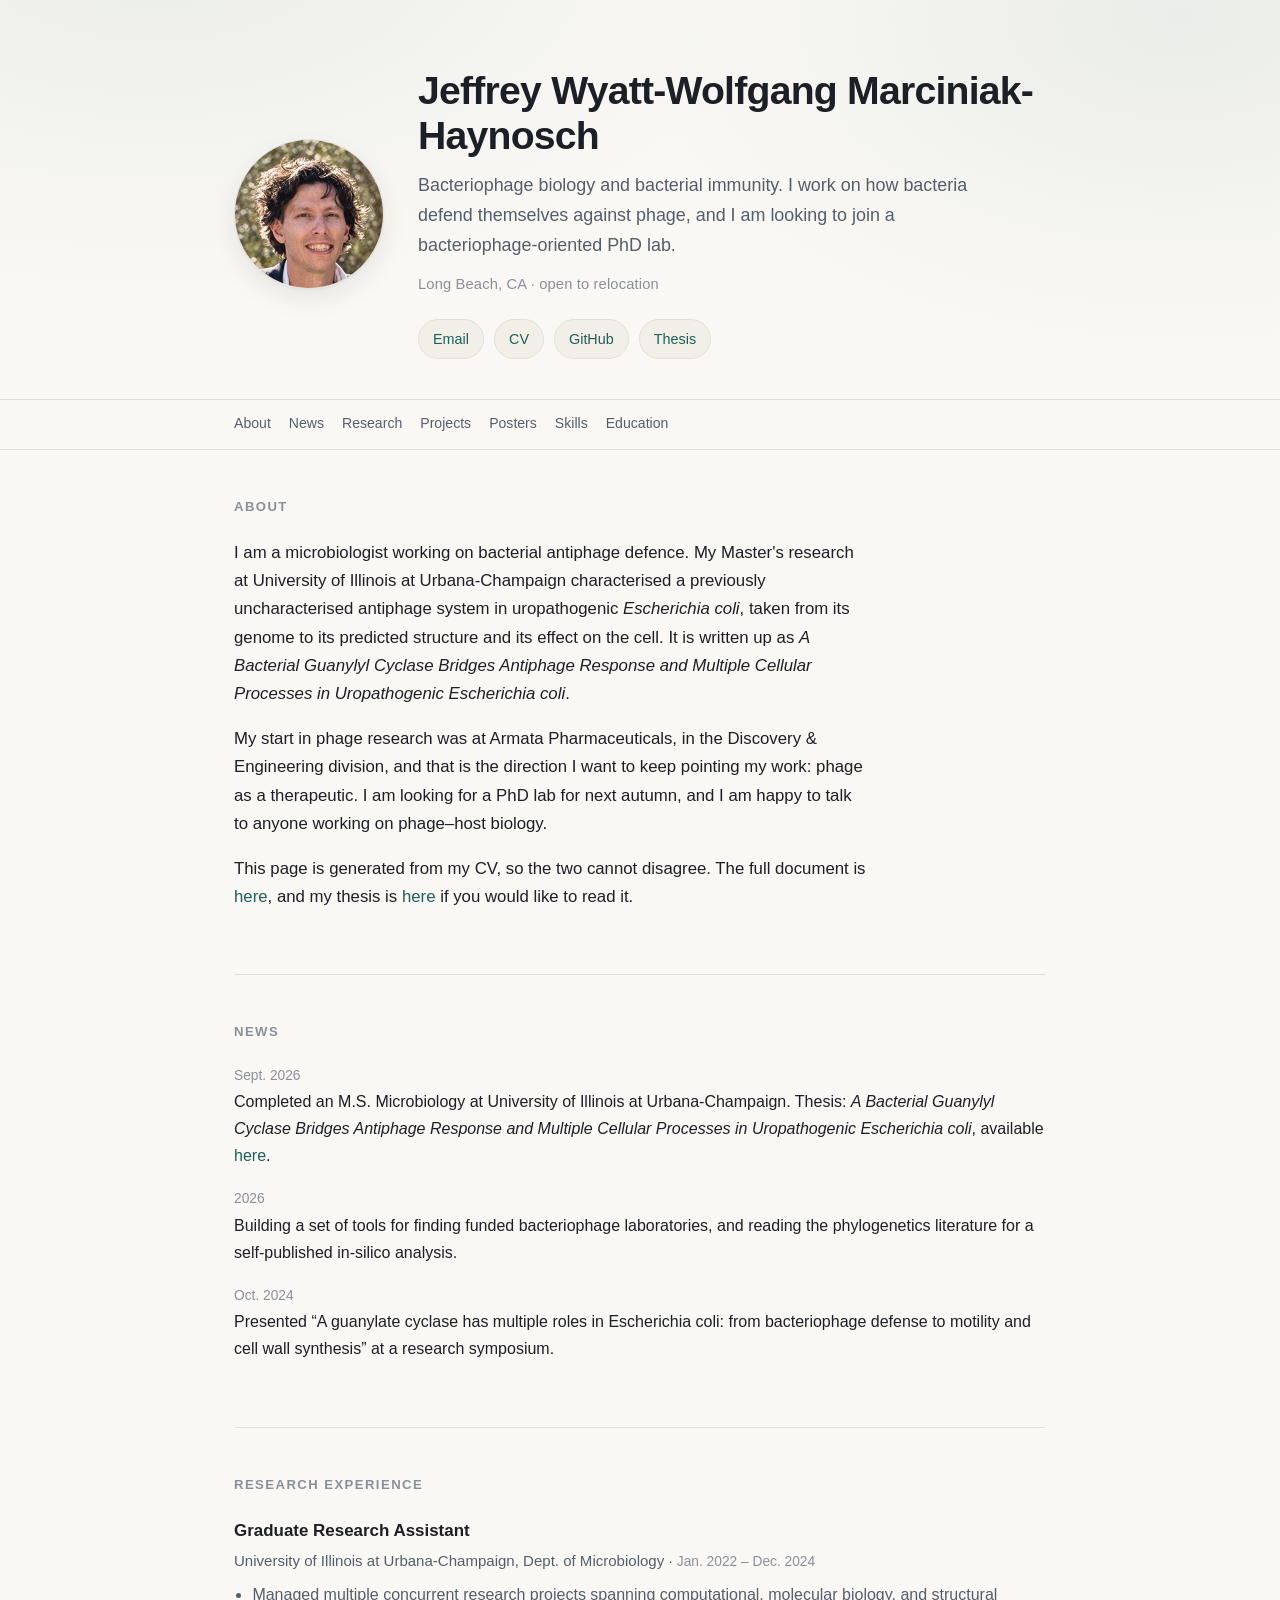
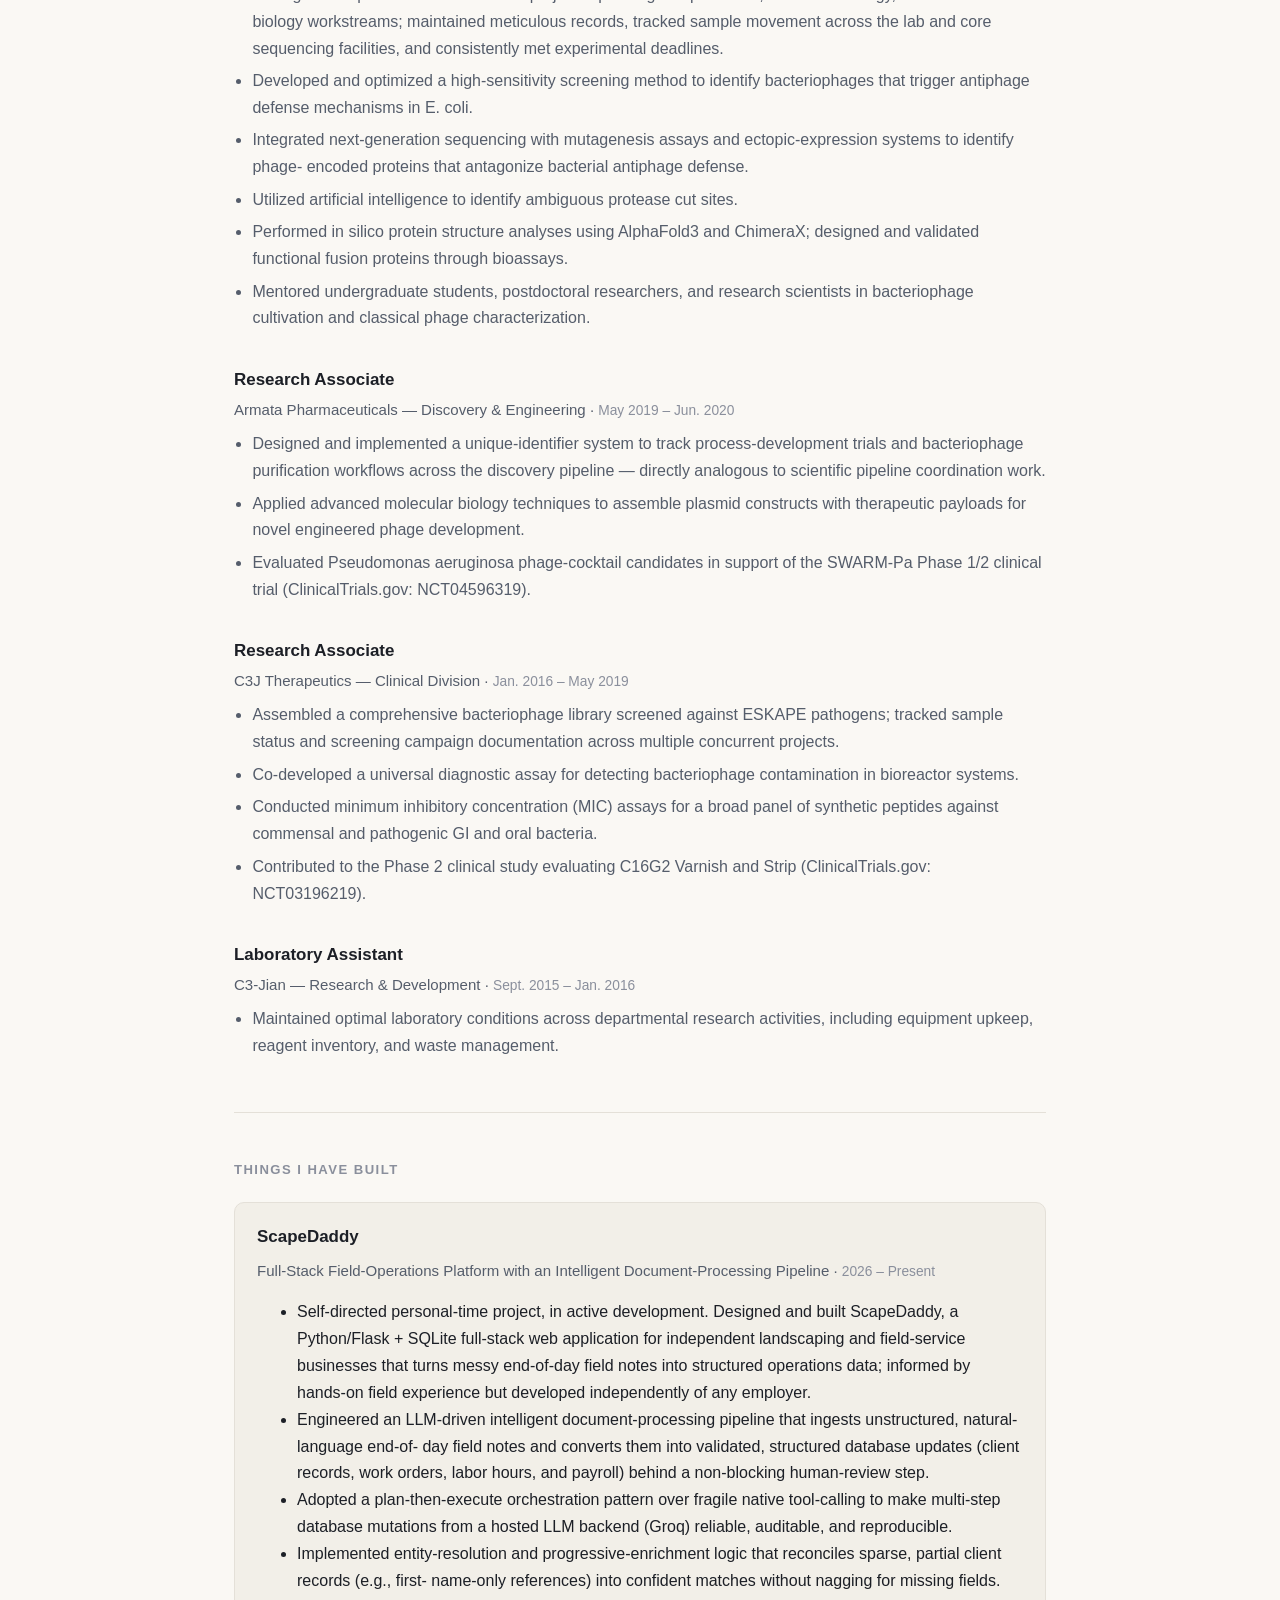
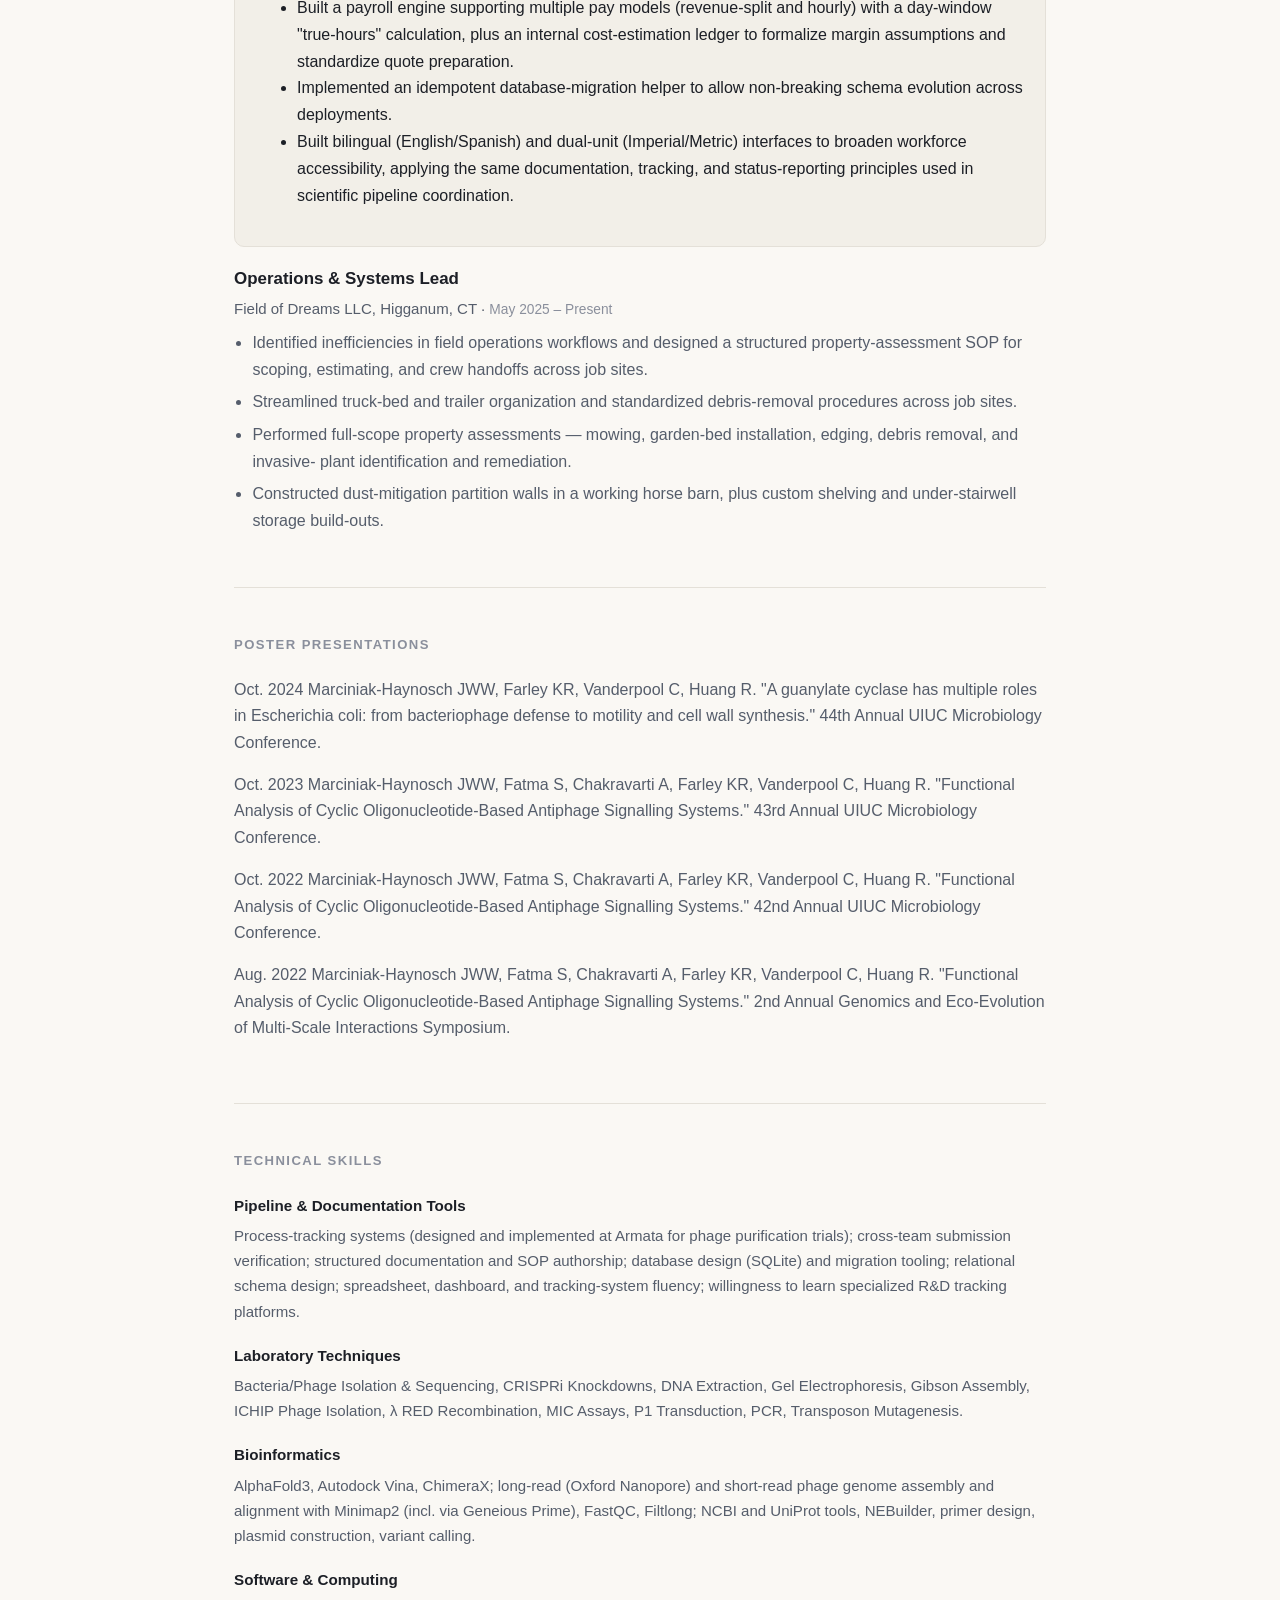
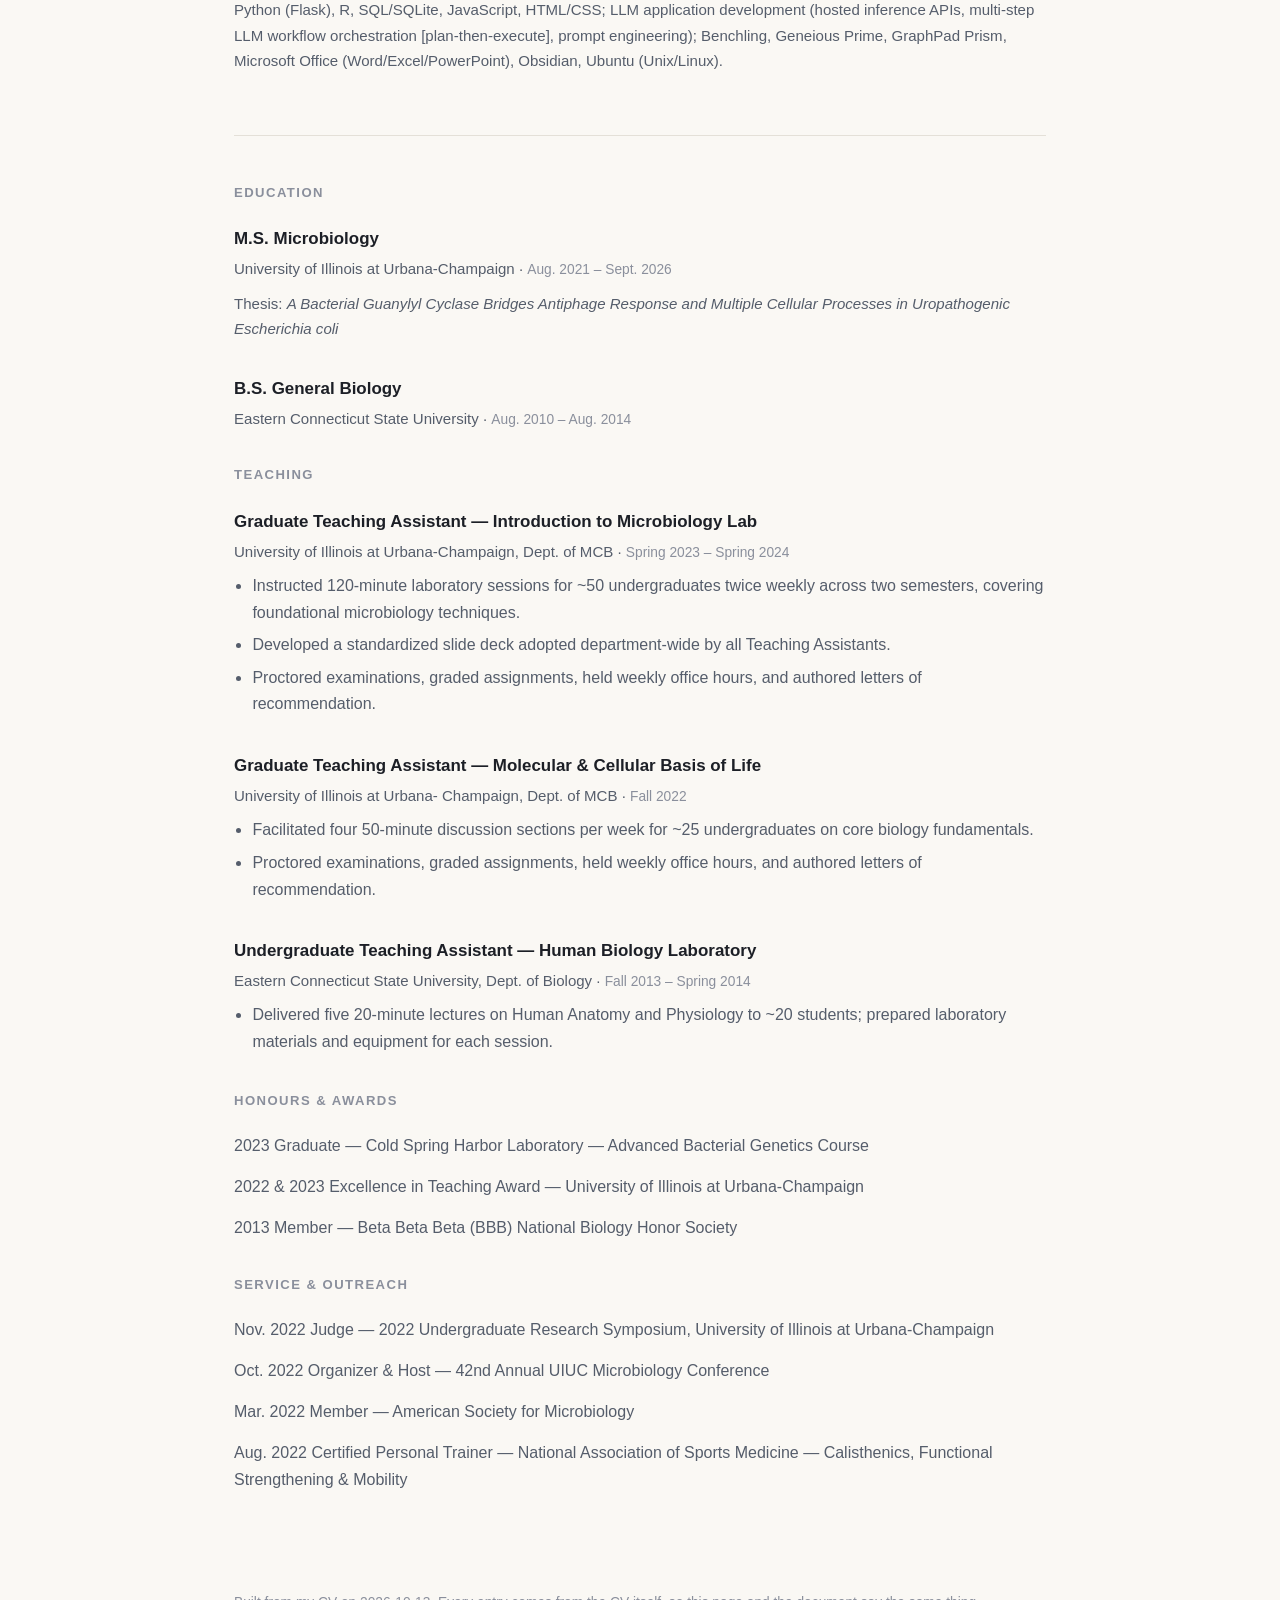
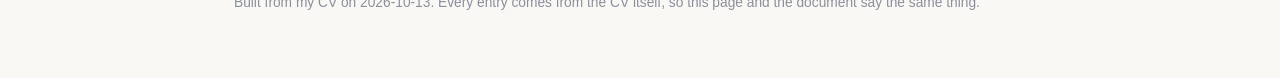
==== index.html @ b7be4584 "Remove the harness checker from the public repo; footers in my own words" ====
<!DOCTYPE html>
<html lang="en">
<head>
<meta charset="utf-8">
<meta name="viewport" content="width=device-width,initial-scale=1">
<title>Jeffrey Wyatt-Wolfgang Marciniak-Haynosch — bacteriophage biology</title>
<meta name="description" content="Bacteriophage biology and bacterial antiphage defence. MS Microbiology, University of Illinois.">
<link rel="stylesheet" href="style.css">
</head>
<body>

<header><div class="wrap hero">
  <img class="portrait" src="portrait.jpg" srcset="portrait.jpg 1x, portrait@2x.jpg 2x" width="240" height="240" alt="Jeffrey Wyatt-Wolfgang Marciniak-Haynosch">
  <div class="hero-text">
    <h1>Jeffrey Wyatt-Wolfgang Marciniak-Haynosch</h1>
    <p class="tagline">Bacteriophage biology and bacterial immunity. I work on
       how bacteria defend themselves against phage, and I am looking to join a
       bacteriophage-oriented PhD lab.</p>
    <p class="where">Long Beach, CA &middot; open to relocation</p>
    <div class="links"><a href="mailto:jwyhaymar@proton.me">Email</a><a href="cv.html">CV</a><a href="https://github.com/SalParadiise">GitHub</a><a href="thesis.html">Thesis</a></div>
  </div>
</div></header>

<nav class="toc"><div class="wrap">
  <a href="#about">About</a><a href="#news">News</a>
  <a href="#research">Research</a><a href="#projects">Projects</a>
  <a href="#posters">Posters</a><a href="#skills">Skills</a>
  <a href="#education">Education</a>
</div></nav>

<main class="wrap">

<section id="about">
  <h2>About</h2>
  <div class="lede">
    <p>I am a microbiologist working on bacterial antiphage defence. My
       Master's research at University of Illinois at Urbana-Champaign characterised a
       previously uncharacterised antiphage system in uropathogenic
       <em>Escherichia coli</em>, taken from its genome to its predicted
       structure and its effect on the cell.
       It is written up as <em>A Bacterial Guanylyl Cyclase Bridges Antiphage Response and Multiple Cellular Processes in Uropathogenic Escherichia coli</em>.</p>
    <p>My start in phage research was at Armata Pharmaceuticals, in the Discovery &amp; Engineering division, and that is the direction I want to keep pointing my work: phage as a therapeutic.
       I am looking for a PhD lab for next autumn, and I am happy to talk to
       anyone working on phage&ndash;host biology.</p>
    <p>This page is generated from my CV, so the two cannot disagree.
       The full document is <a href="cv.html">here</a>, and my thesis is
       <a href="thesis.html">here</a> if you would like to read it.</p>
  </div>
</section>

<section id="news">
  <h2>News</h2>
  <ul class="news"><li><span class="when">Sept. 2026</span>Completed an M.S. Microbiology at University of Illinois at Urbana-Champaign. Thesis: <em>A Bacterial Guanylyl Cyclase Bridges Antiphage Response and Multiple Cellular Processes in Uropathogenic Escherichia coli</em>, available <a href="thesis.html">here</a>.</li><li><span class="when">2026</span>Building a set of tools for finding funded bacteriophage laboratories, and reading the phylogenetics literature for a self-published in-silico analysis.</li><li><span class="when">Oct. 2024</span>Presented &ldquo;A guanylate cyclase has multiple roles in Escherichia coli: from bacteriophage defense to motility and cell wall synthesis&rdquo; at a research symposium.</li></ul>
</section>

<section id="research">
  <h2>Research experience</h2>
  <div class="entry"><h3>Graduate Research Assistant</h3><p class="meta">University of Illinois at Urbana-Champaign, Dept. of Microbiology &middot; <span class=when>Jan. 2022 – Dec. 2024</span></p><ul><li>Managed multiple concurrent research projects spanning computational, molecular biology, and structural biology workstreams; maintained meticulous records, tracked sample movement across the lab and core sequencing facilities, and consistently met experimental deadlines.</li><li>Developed and optimized a high-sensitivity screening method to identify bacteriophages that trigger antiphage defense mechanisms in E. coli.</li><li>Integrated next-generation sequencing with mutagenesis assays and ectopic-expression systems to identify phage- encoded proteins that antagonize bacterial antiphage defense.</li><li>Utilized artificial intelligence to identify ambiguous protease cut sites.</li><li>Performed in silico protein structure analyses using AlphaFold3 and ChimeraX; designed and validated functional fusion proteins through bioassays.</li><li>Mentored undergraduate students, postdoctoral researchers, and research scientists in bacteriophage cultivation and classical phage characterization.</li></ul></div>
<div class="entry"><h3>Research Associate</h3><p class="meta">Armata Pharmaceuticals — Discovery &amp; Engineering &middot; <span class=when>May 2019 – Jun. 2020</span></p><ul><li>Designed and implemented a unique-identifier system to track process-development trials and bacteriophage purification workflows across the discovery pipeline — directly analogous to scientific pipeline coordination work.</li><li>Applied advanced molecular biology techniques to assemble plasmid constructs with therapeutic payloads for novel engineered phage development.</li><li>Evaluated Pseudomonas aeruginosa phage-cocktail candidates in support of the SWARM-Pa Phase 1/2 clinical trial (ClinicalTrials.gov: NCT04596319).</li></ul></div>
<div class="entry"><h3>Research Associate</h3><p class="meta">C3J Therapeutics — Clinical Division &middot; <span class=when>Jan. 2016 – May 2019</span></p><ul><li>Assembled a comprehensive bacteriophage library screened against ESKAPE pathogens; tracked sample status and screening campaign documentation across multiple concurrent projects.</li><li>Co-developed a universal diagnostic assay for detecting bacteriophage contamination in bioreactor systems.</li><li>Conducted minimum inhibitory concentration (MIC) assays for a broad panel of synthetic peptides against commensal and pathogenic GI and oral bacteria.</li><li>Contributed to the Phase 2 clinical study evaluating C16G2 Varnish and Strip (ClinicalTrials.gov: NCT03196219).</li></ul></div>
<div class="entry"><h3>Laboratory Assistant</h3><p class="meta">C3-Jian — Research &amp; Development &middot; <span class=when>Sept. 2015 – Jan. 2016</span></p><ul><li>Maintained optimal laboratory conditions across departmental research activities, including equipment upkeep, reagent inventory, and waste management.</li></ul></div>
</section>

<section id="projects">
  <h2>Things I have built</h2>
  <div class="card"><h3>ScapeDaddy</h3><p class="meta">Full-Stack Field-Operations Platform with an Intelligent Document-Processing Pipeline &middot; <span class=when>2026 – Present</span></p><ul><li>Self-directed personal-time project, in active development. Designed and built ScapeDaddy, a Python/Flask + SQLite full-stack web application for independent landscaping and field-service businesses that turns messy end-of-day field notes into structured operations data; informed by hands-on field experience but developed independently of any employer.</li><li>Engineered an LLM-driven intelligent document-processing pipeline that ingests unstructured, natural-language end-of- day field notes and converts them into validated, structured database updates (client records, work orders, labor hours, and payroll) behind a non-blocking human-review step.</li><li>Adopted a plan-then-execute orchestration pattern over fragile native tool-calling to make multi-step database mutations from a hosted LLM backend (Groq) reliable, auditable, and reproducible.</li><li>Implemented entity-resolution and progressive-enrichment logic that reconciles sparse, partial client records (e.g., first- name-only references) into confident matches without nagging for missing fields.</li><li>Built a payroll engine supporting multiple pay models (revenue-split and hourly) with a day-window &quot;true-hours&quot; calculation, plus an internal cost-estimation ledger to formalize margin assumptions and standardize quote preparation.</li><li>Implemented an idempotent database-migration helper to allow non-breaking schema evolution across deployments.</li><li>Built bilingual (English/Spanish) and dual-unit (Imperial/Metric) interfaces to broaden workforce accessibility, applying the same documentation, tracking, and status-reporting principles used in scientific pipeline coordination.</li></ul></div>
  <div class="entry"><h3>Operations &amp; Systems Lead</h3><p class="meta">Field of Dreams LLC, Higganum, CT &middot; <span class=when>May 2025 – Present</span></p><ul><li>Identified inefficiencies in field operations workflows and designed a structured property-assessment SOP for scoping, estimating, and crew handoffs across job sites.</li><li>Streamlined truck-bed and trailer organization and standardized debris-removal procedures across job sites.</li><li>Performed full-scope property assessments — mowing, garden-bed installation, edging, debris removal, and invasive- plant identification and remediation.</li><li>Constructed dust-mitigation partition walls in a working horse barn, plus custom shelving and under-stairwell storage build-outs.</li></ul></div>
</section>

<section id="posters">
  <h2>Poster presentations</h2>
  <ul class="plain"><li>Oct. 2024 Marciniak-Haynosch JWW, Farley KR, Vanderpool C, Huang R. &quot;A guanylate cyclase has multiple roles in Escherichia coli: from bacteriophage defense to motility and cell wall synthesis.&quot; 44th Annual UIUC Microbiology Conference.</li><li>Oct. 2023 Marciniak-Haynosch JWW, Fatma S, Chakravarti A, Farley KR, Vanderpool C, Huang R. &quot;Functional Analysis of Cyclic Oligonucleotide-Based Antiphage Signalling Systems.&quot; 43rd Annual UIUC Microbiology Conference.</li><li>Oct. 2022 Marciniak-Haynosch JWW, Fatma S, Chakravarti A, Farley KR, Vanderpool C, Huang R. &quot;Functional Analysis of Cyclic Oligonucleotide-Based Antiphage Signalling Systems.&quot; 42nd Annual UIUC Microbiology Conference.</li><li>Aug. 2022 Marciniak-Haynosch JWW, Fatma S, Chakravarti A, Farley KR, Vanderpool C, Huang R. &quot;Functional Analysis of Cyclic Oligonucleotide-Based Antiphage Signalling Systems.&quot; 2nd Annual Genomics and Eco-Evolution of Multi-Scale Interactions Symposium.</li></ul>
</section>

<section id="skills">
  <h2>Technical skills</h2>
  <dl class="skills"><dt>Pipeline &amp; Documentation Tools</dt><dd> Process-tracking systems (designed and implemented at Armata for phage purification trials); cross-team submission verification; structured documentation and SOP authorship; database design (SQLite) and migration tooling; relational schema design; spreadsheet, dashboard, and tracking-system fluency; willingness to learn specialized R&amp;D tracking platforms.</dd><dt>Laboratory Techniques</dt><dd> Bacteria/Phage Isolation &amp; Sequencing, CRISPRi Knockdowns, DNA Extraction, Gel Electrophoresis, Gibson Assembly, ICHIP Phage Isolation, λ RED Recombination, MIC Assays, P1 Transduction, PCR, Transposon Mutagenesis.</dd><dt>Bioinformatics</dt><dd> AlphaFold3, Autodock Vina, ChimeraX; long-read (Oxford Nanopore) and short-read phage genome assembly and alignment with Minimap2 (incl. via Geneious Prime), FastQC, Filtlong; NCBI and UniProt tools, NEBuilder, primer design, plasmid construction, variant calling.</dd><dt>Software &amp; Computing</dt><dd> Python (Flask), R, SQL/SQLite, JavaScript, HTML/CSS; LLM application development (hosted inference APIs, multi-step LLM workflow orchestration [plan-then-execute], prompt engineering); Benchling, Geneious Prime, GraphPad Prism, Microsoft Office (Word/Excel/PowerPoint), Obsidian, Ubuntu (Unix/Linux).</dd></dl>
</section>

<section id="education">
  <h2>Education</h2>
  <div class="entry"><h3>M.S. Microbiology</h3><p class="meta">University of Illinois at Urbana-Champaign &middot; <span class=when>Aug. 2021 – Sept. 2026</span></p><p class=meta>Thesis: <em>A Bacterial Guanylyl Cyclase Bridges Antiphage Response and Multiple Cellular Processes in Uropathogenic Escherichia coli</em></p></div><div class="entry"><h3>B.S. General Biology</h3><p class="meta">Eastern Connecticut State University &middot; <span class=when>Aug. 2010 – Aug. 2014</span></p></div>
  <h2 style="margin-top:2.4em">Teaching</h2>
  <div class="entry"><h3>Graduate Teaching Assistant — Introduction to Microbiology Lab</h3><p class="meta">University of Illinois at Urbana-Champaign, Dept. of MCB &middot; <span class=when>Spring 2023 – Spring 2024</span></p><ul><li>Instructed 120-minute laboratory sessions for ~50 undergraduates twice weekly across two semesters, covering foundational microbiology techniques.</li><li>Developed a standardized slide deck adopted department-wide by all Teaching Assistants.</li><li>Proctored examinations, graded assignments, held weekly office hours, and authored letters of recommendation.</li></ul></div>
<div class="entry"><h3>Graduate Teaching Assistant — Molecular &amp; Cellular Basis of Life</h3><p class="meta">University of Illinois at Urbana- Champaign, Dept. of MCB &middot; <span class=when>Fall 2022</span></p><ul><li>Facilitated four 50-minute discussion sections per week for ~25 undergraduates on core biology fundamentals.</li><li>Proctored examinations, graded assignments, held weekly office hours, and authored letters of recommendation.</li></ul></div>
<div class="entry"><h3>Undergraduate Teaching Assistant — Human Biology Laboratory</h3><p class="meta">Eastern Connecticut State University, Dept. of Biology &middot; <span class=when>Fall 2013 – Spring 2014</span></p><ul><li>Delivered five 20-minute lectures on Human Anatomy and Physiology to ~20 students; prepared laboratory materials and equipment for each session.</li></ul></div>
  <h2 style="margin-top:2.4em">Honours &amp; awards</h2>
  <ul class="plain"><li>2023 Graduate — Cold Spring Harbor Laboratory — Advanced Bacterial Genetics Course</li><li>2022 &amp; 2023 Excellence in Teaching Award — University of Illinois at Urbana-Champaign</li><li>2013 Member — Beta Beta Beta (ΒΒΒ) National Biology Honor Society</li></ul>
  <h2 style="margin-top:2.4em">Service &amp; outreach</h2>
  <ul class="plain"><li>Nov. 2022 Judge — 2022 Undergraduate Research Symposium, University of Illinois at Urbana-Champaign</li><li>Oct. 2022 Organizer &amp; Host — 42nd Annual UIUC Microbiology Conference</li><li>Mar. 2022 Member — American Society for Microbiology</li><li>Aug. 2022 Certified Personal Trainer — National Association of Sports Medicine — Calisthenics, Functional Strengthening &amp; Mobility</li></ul>
</section>



</main>

<footer><div class="wrap">
  Built from my CV on 2026-10-13. Every entry comes from the
  CV itself, so this page and the document say the same thing.
</div></footer>
</body>
</html>
---- style.css ----
:root{
  /* THE PALETTE. 2026-10-12: "I want one that has an elegant backdrop,
     simple but efficient." The old one was pure #ffffff on #1b4f72 -- clean
     but clinical, which is what read as droll.
     Warm paper rather than white, ink rather than black, and a deep teal
     accent that keeps its contrast against both. Nothing decorative: the
     elegance has to come from the paper and the type, because this page is
     read by people who are skimming for facts. */
  --ink:#1c1f26; --mute:#555d6b; --faint:#8a8f9c; --line:#e4e0d8;
  --bg:#faf8f4; --panel:#f2efe8; --accent:#1f5f5b; --accent-soft:#e8f0ee;
  --glow:rgba(31,95,91,.07);
}
@media (prefers-color-scheme: dark){
  :root{
    /* Not an inversion. Warm near-black, a hint of blue in the paper, and
       a lifted accent so the links stay legible at low brightness. */
    --ink:#e8e6e1; --mute:#a8aeb8; --faint:#7d838f; --line:#2b2f36;
    --bg:#15171b; --panel:#1c1f25; --accent:#6fb3ab; --accent-soft:#17262a;
    --glow:rgba(111,179,171,.08);
  }
}
*{box-sizing:border-box}
html{-webkit-text-size-adjust:100%}
body{
  margin:0; color:var(--ink);
  /* The backdrop: two very soft radial washes over the paper colour. Fixed,
     so it does not swim as the page scrolls, and low-contrast enough that it
     never competes with the text. */
  background:
    radial-gradient(1100px 620px at 12% -8%, var(--glow), transparent 60%),
    radial-gradient(900px 540px at 92% 2%, var(--glow), transparent 62%),
    var(--bg);
  background-attachment:fixed;
  font:16px/1.68 -apple-system,BlinkMacSystemFont,"Segoe UI",Roboto,
       "Helvetica Neue",Arial,sans-serif;
}
.wrap{max-width:860px;margin:0 auto;padding:0 24px}
a{color:var(--accent);text-decoration:none;border-bottom:1px solid transparent}
a:hover{border-bottom-color:currentColor}
header{padding:68px 0 40px;border-bottom:1px solid var(--line)}
/* THE HERO. Portrait left, text right, and it stacks to centred on a phone
   where a 240px circle beside text would leave neither any room. */
.hero{display:flex;gap:34px;align-items:center}
.hero-text{min-width:0}
.portrait{
  flex:0 0 auto;width:150px;height:150px;border-radius:50%;object-fit:cover;
  border:1px solid var(--line);
  box-shadow:0 1px 2px rgba(0,0,0,.05), 0 10px 26px rgba(0,0,0,.08);
}
@media (max-width:620px){
  .hero{flex-direction:column;text-align:center;gap:20px}
  .hero .links{justify-content:center}
  .portrait{width:118px;height:118px}
}
h1{font-size:2.45rem;line-height:1.15;margin:0 0 .3em;letter-spacing:-.02em}
.tagline{font-size:1.12rem;color:var(--mute);margin:0 0 1.5em;max-width:60ch}
/* The city line. Kept separate from .tagline because it is a FACT about where
   he is rather than a description of his work, and it has to stay legible when
   the tagline runs long. */
.where{font-size:.92rem;color:var(--faint);margin:-1em 0 1.5em;letter-spacing:.01em}
.links{display:flex;flex-wrap:wrap;gap:10px}
.links a{
  display:inline-block;padding:7px 14px;border:1px solid var(--line);
  border-radius:999px;font-size:.9rem;background:var(--panel);
  border-bottom:1px solid var(--line);
}
.links a:hover{border-color:var(--accent);color:var(--accent)}
nav.toc{
  position:sticky;top:0;z-index:5;background:var(--bg);
  border-bottom:1px solid var(--line);padding:12px 0;
}
nav.toc .wrap{display:flex;flex-wrap:wrap;gap:18px;font-size:.88rem}
nav.toc a{color:var(--mute)}
section{padding:46px 0;border-bottom:1px solid var(--line)}
section:last-of-type{border-bottom:0}
h2{
  font-size:.82rem;text-transform:uppercase;letter-spacing:.11em;
  color:var(--faint);margin:0 0 1.6em;font-weight:600;
}
h3{font-size:1.06rem;margin:0 0 .15em;font-weight:600}
.entry{margin:0 0 2.1em}
.entry:last-child{margin-bottom:0}
.meta{color:var(--mute);font-size:.94rem;margin:0 0 .6em}
.when{color:var(--faint);font-size:.86rem;white-space:nowrap}
.entry ul{margin:.5em 0 0;padding-left:1.15em}
.entry li{margin:.35em 0;color:var(--mute)}
.news li{margin:0 0 1.1em;list-style:none}
.news{padding:0;margin:0}
.news .when{display:block;margin-bottom:.15em}
.card{
  background:var(--panel);border:1px solid var(--line);border-radius:10px;
  padding:20px 22px;margin:0 0 18px;
}
.card h3{margin-bottom:.4em}
.lede{font-size:1.05rem;max-width:68ch}
.lede p{margin:0 0 1em}
.skills dt{font-weight:600;margin:1.25em 0 .3em;font-size:.95rem}
.skills dt:first-child{margin-top:0}
.skills dd{margin:0;color:var(--mute);font-size:.94rem}
.plain{list-style:none;padding:0;margin:0}
.plain li{margin:0 0 .9em;color:var(--mute)}
.note{
  background:var(--accent-soft);border-left:3px solid var(--accent);
  padding:14px 18px;border-radius:0 6px 6px 0;font-size:.94rem;
  color:var(--mute);margin:0 0 20px;
}
footer{padding:36px 0 64px;color:var(--faint);font-size:.86rem}
@media (max-width:620px){
  header{padding:48px 0 32px} h1{font-size:1.95rem}
  section{padding:34px 0} .wrap{padding:0 18px}
}

/* PRINT. A PI who hits Ctrl-P on the CV page must get a clean document, not a
   screenshot of a website -- and a recruiter printing a web page is ordinary
   behaviour, so this is a feature rather than an afterthought. The dark
   header inverts to ink-on-paper, navigation disappears (a "Back" link is
   meaningless on paper), and no entry is allowed to split across a sheet,
   which is the main way a printed CV looks careless. */
@media print{
  @page{margin:14mm 15mm}
  :root{
    --ink:#000;--mute:#1a1a1a;--faint:#555;--rule:#bbb;
    --bg:#fff;--panel:#fff;
  }
  body{background:#fff;color:#000;font-size:10.2pt;line-height:1.42}
  .wrap{max-width:none;padding:0}
  header{background:#fff!important;color:#000!important;padding:0 0 8pt;
         border-bottom:2pt solid var(--accent)}
  header h1{font-size:19pt}
  a{text-decoration:none;color:#000!important}
  .links,nav,.tag,.pill,.portrait{display:none!important}
  .hero{display:block}
  section{padding:8pt 0;border:0}
  h2{font-size:8.6pt;letter-spacing:.11em;margin-bottom:6pt}
  .entry,.poster,.news-item,article,li{break-inside:avoid;page-break-inside:avoid}
  h1,h2,h3{break-after:avoid;page-break-after:avoid}
  footer{padding:8pt 0 0;font-size:8.6pt}
}
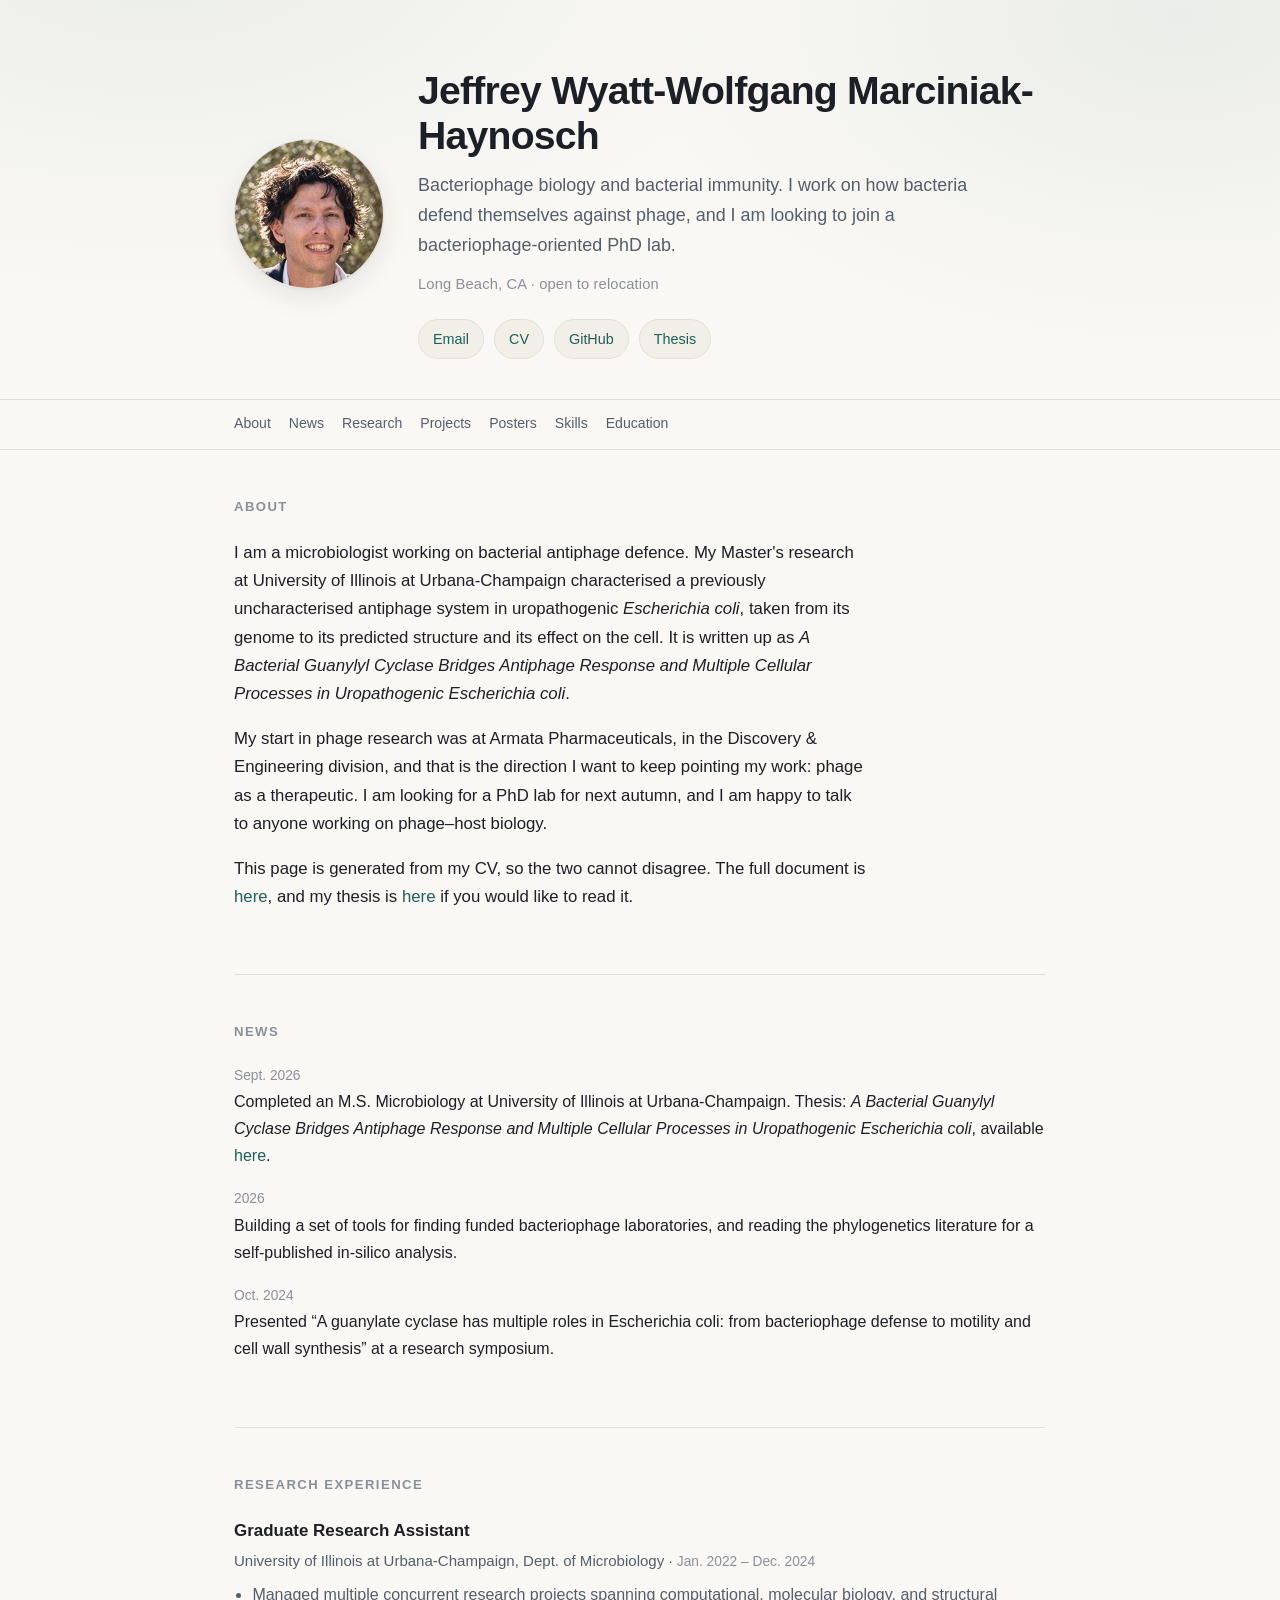
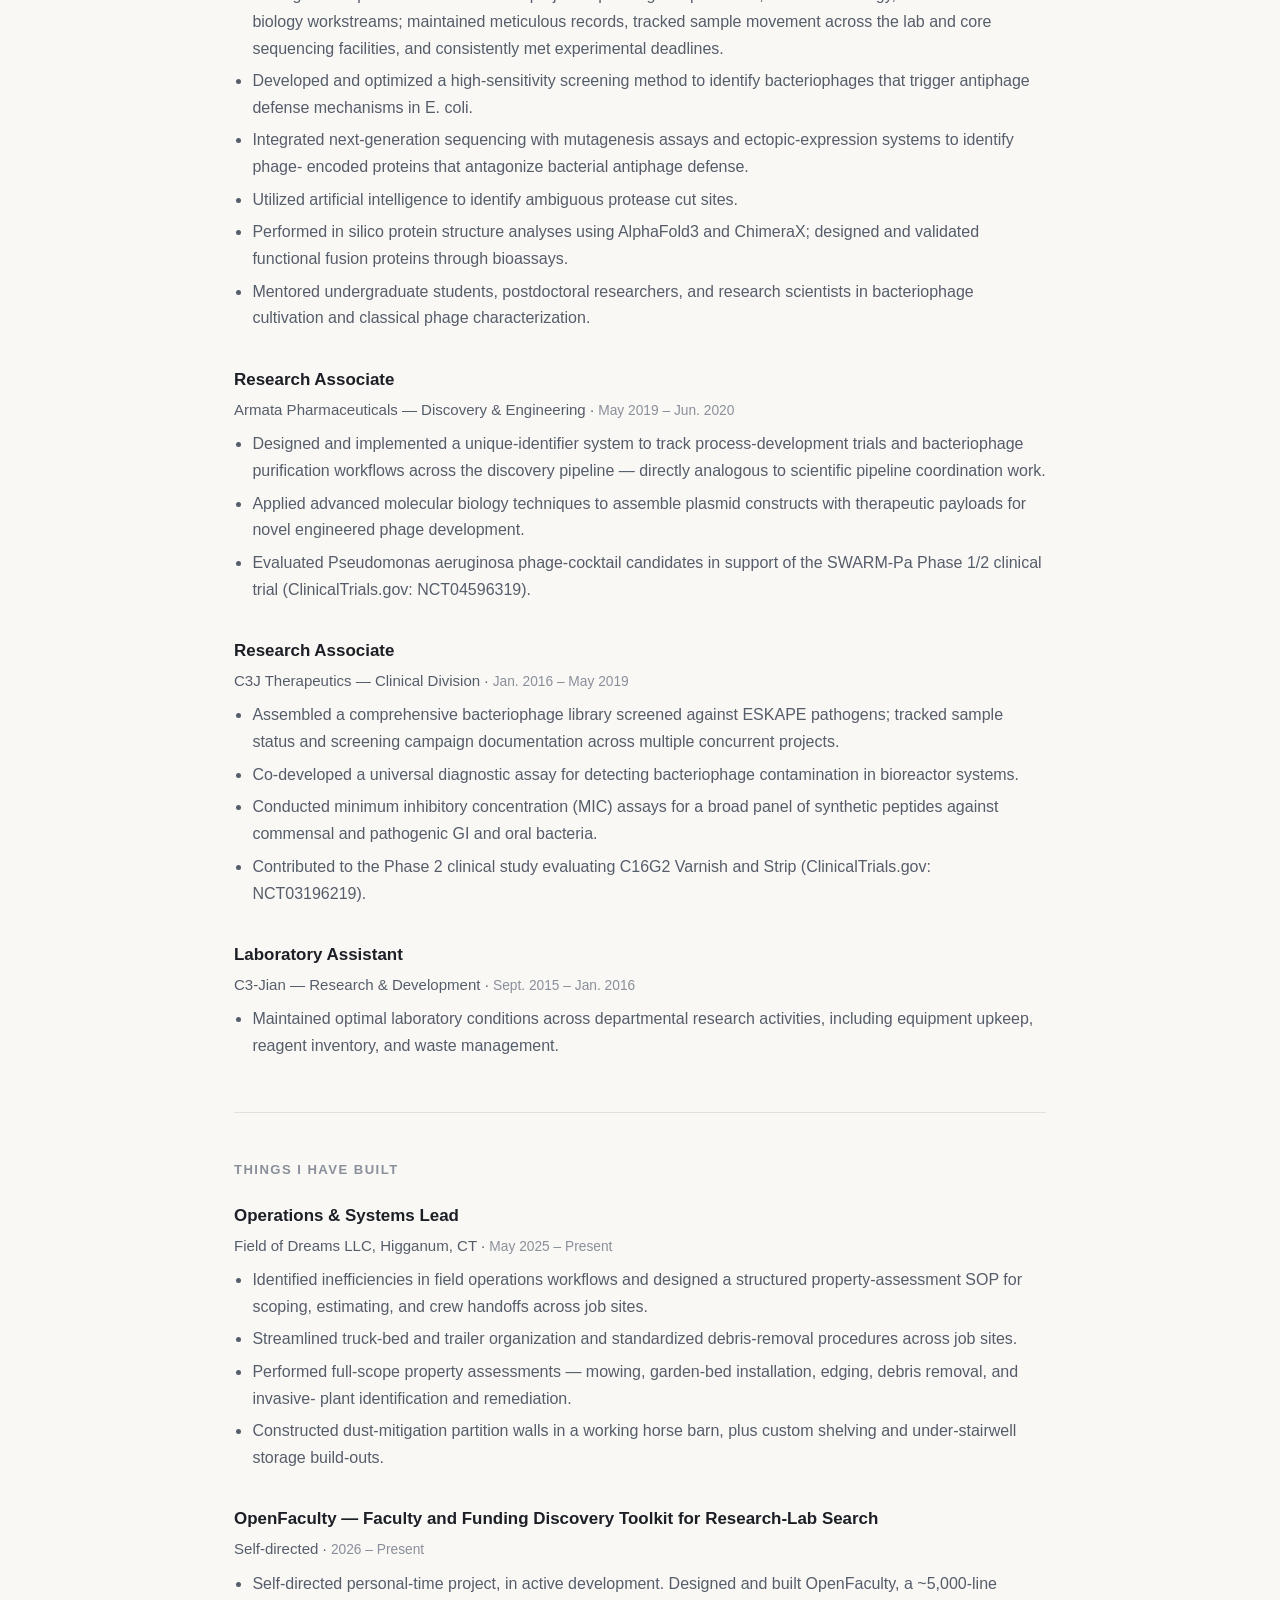
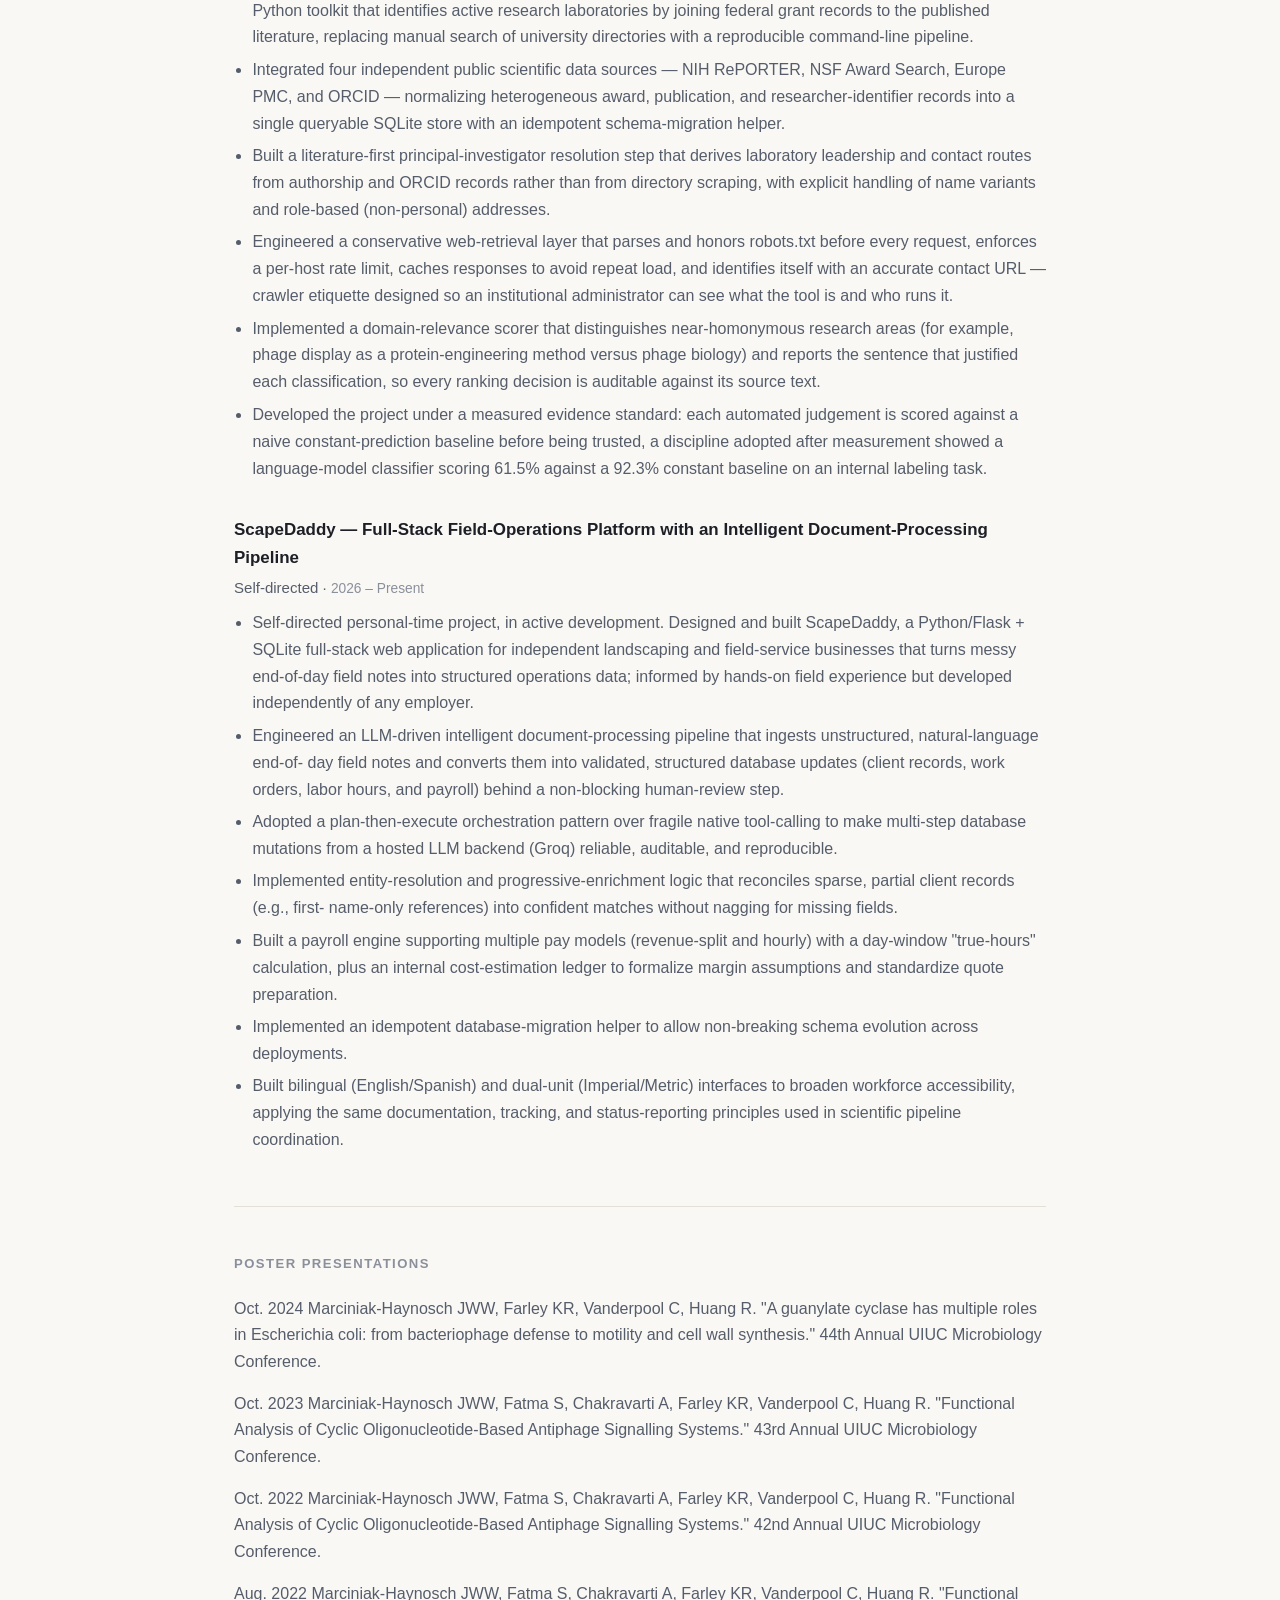
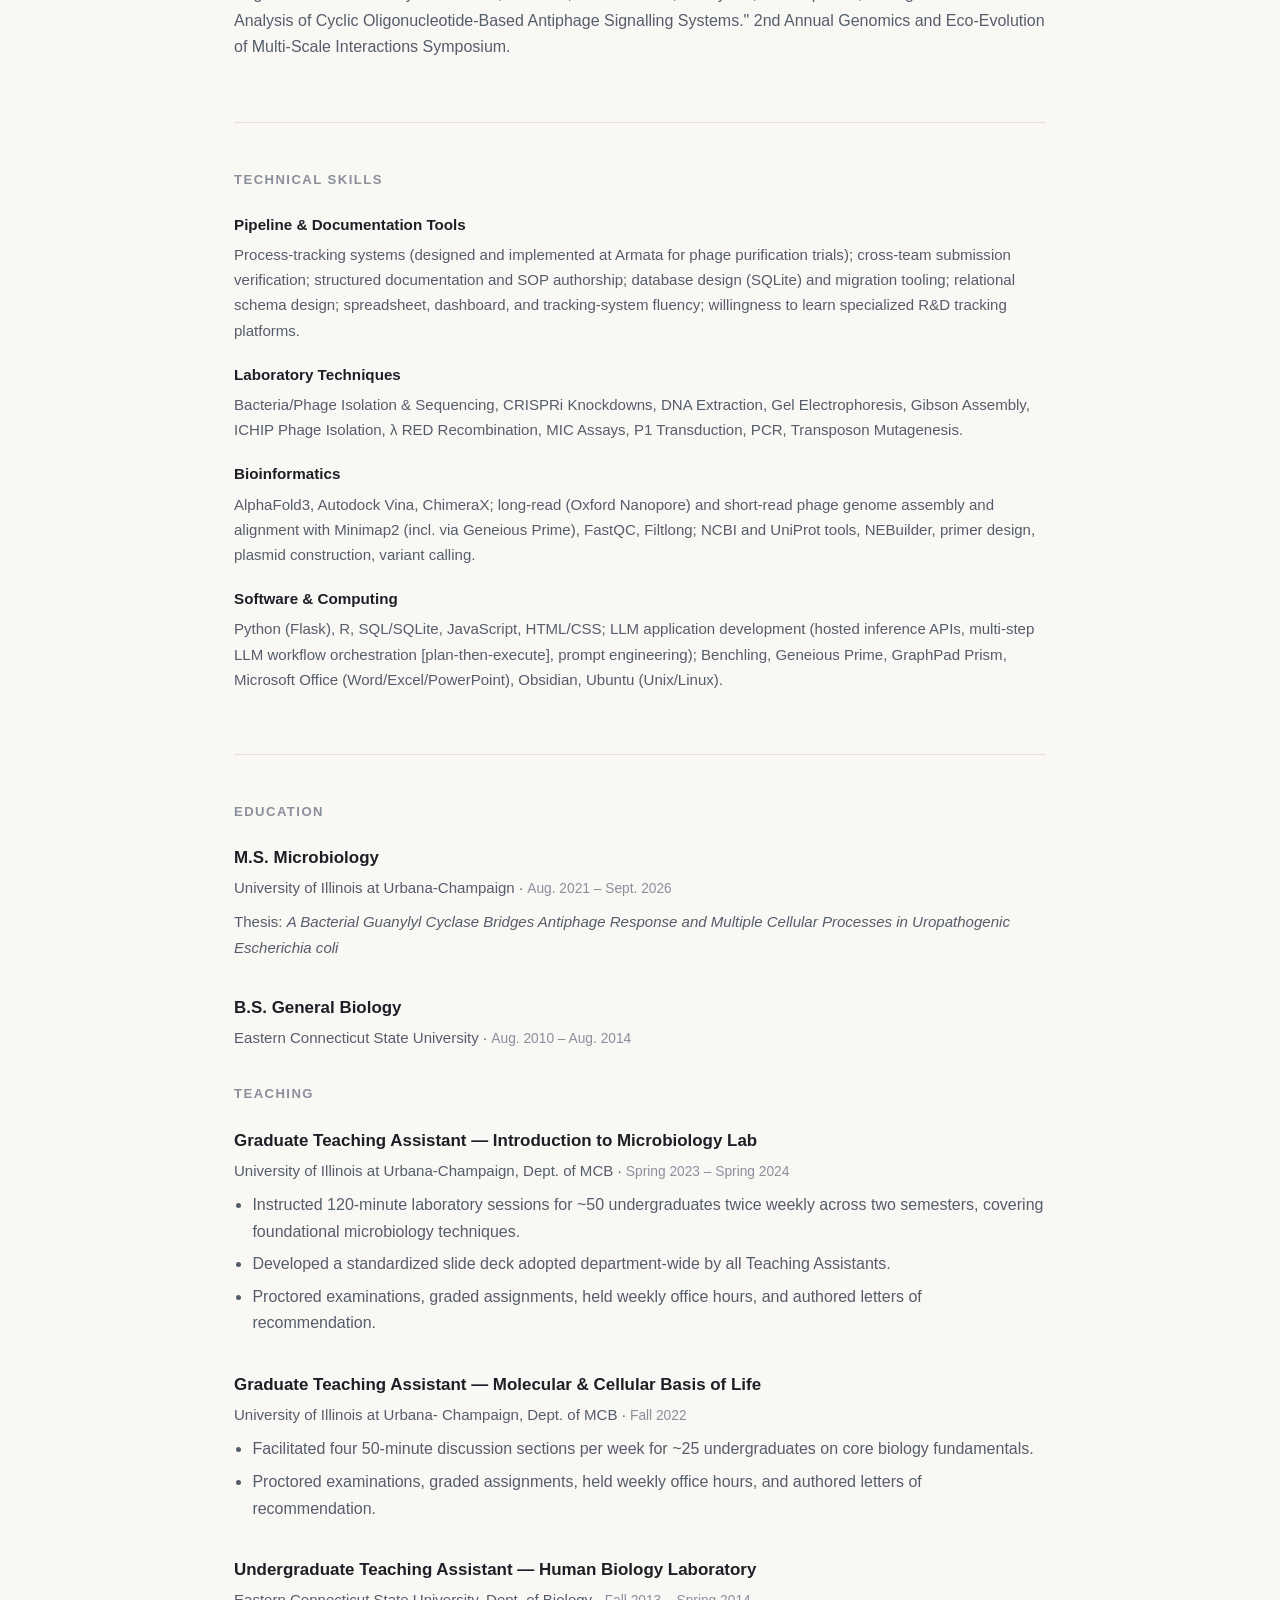
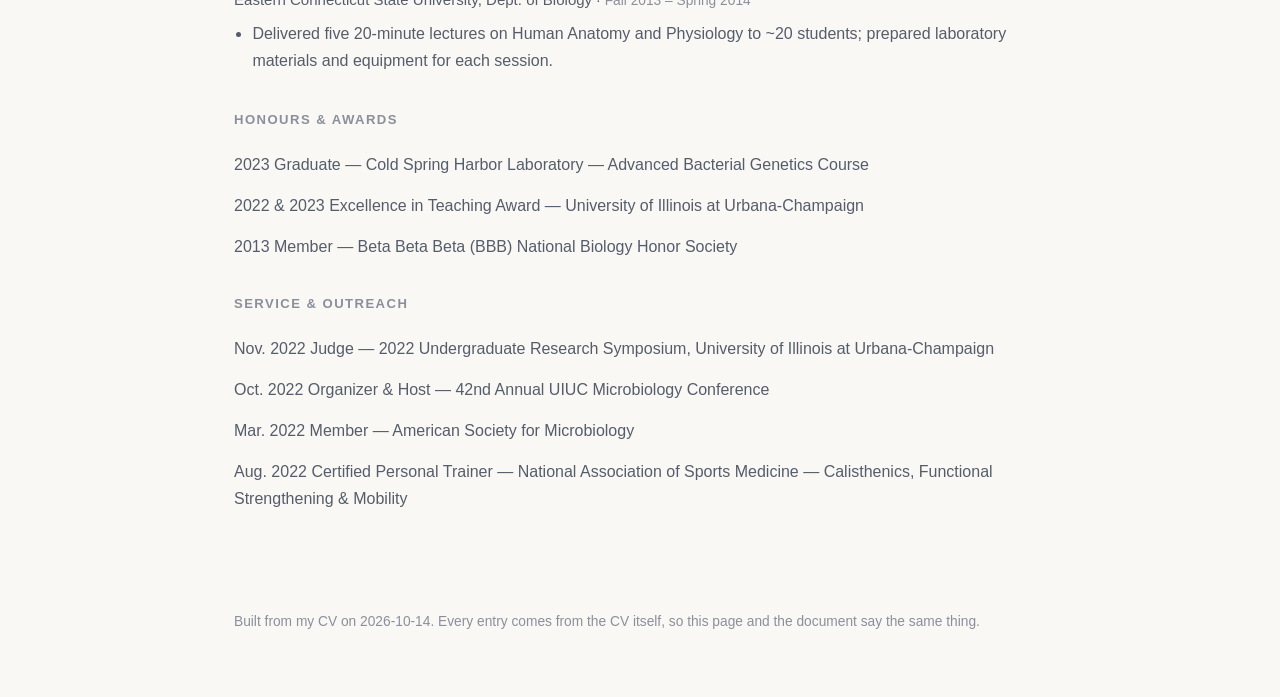
==== commit 6ee6853a: "Rebuild after the GitHub account rename to JWWHaymar The account moved SalParadiise -> JWWHaymar; th" ====
--- a/index.html
+++ b/index.html
@@ -17,7 +17,7 @@
        how bacteria defend themselves against phage, and I am looking to join a
        bacteriophage-oriented PhD lab.</p>
     <p class="where">Long Beach, CA &middot; open to relocation</p>
-    <div class="links"><a href="mailto:jwyhaymar@proton.me">Email</a><a href="cv.html">CV</a><a href="https://github.com/SalParadiise">GitHub</a><a href="thesis.html">Thesis</a></div>
+    <div class="links"><a href="mailto:jwyhaymar@proton.me">Email</a><a href="cv.html">CV</a><a href="https://github.com/JWWHaymar">GitHub</a><a href="thesis.html">Thesis</a></div>
   </div>
 </div></header>
 
@@ -63,8 +63,10 @@
 
 <section id="projects">
   <h2>Things I have built</h2>
-  <div class="card"><h3>ScapeDaddy</h3><p class="meta">Full-Stack Field-Operations Platform with an Intelligent Document-Processing Pipeline &middot; <span class=when>2026 – Present</span></p><ul><li>Self-directed personal-time project, in active development. Designed and built ScapeDaddy, a Python/Flask + SQLite full-stack web application for independent landscaping and field-service businesses that turns messy end-of-day field notes into structured operations data; informed by hands-on field experience but developed independently of any employer.</li><li>Engineered an LLM-driven intelligent document-processing pipeline that ingests unstructured, natural-language end-of- day field notes and converts them into validated, structured database updates (client records, work orders, labor hours, and payroll) behind a non-blocking human-review step.</li><li>Adopted a plan-then-execute orchestration pattern over fragile native tool-calling to make multi-step database mutations from a hosted LLM backend (Groq) reliable, auditable, and reproducible.</li><li>Implemented entity-resolution and progressive-enrichment logic that reconciles sparse, partial client records (e.g., first- name-only references) into confident matches without nagging for missing fields.</li><li>Built a payroll engine supporting multiple pay models (revenue-split and hourly) with a day-window &quot;true-hours&quot; calculation, plus an internal cost-estimation ledger to formalize margin assumptions and standardize quote preparation.</li><li>Implemented an idempotent database-migration helper to allow non-breaking schema evolution across deployments.</li><li>Built bilingual (English/Spanish) and dual-unit (Imperial/Metric) interfaces to broaden workforce accessibility, applying the same documentation, tracking, and status-reporting principles used in scientific pipeline coordination.</li></ul></div>
+  
   <div class="entry"><h3>Operations &amp; Systems Lead</h3><p class="meta">Field of Dreams LLC, Higganum, CT &middot; <span class=when>May 2025 – Present</span></p><ul><li>Identified inefficiencies in field operations workflows and designed a structured property-assessment SOP for scoping, estimating, and crew handoffs across job sites.</li><li>Streamlined truck-bed and trailer organization and standardized debris-removal procedures across job sites.</li><li>Performed full-scope property assessments — mowing, garden-bed installation, edging, debris removal, and invasive- plant identification and remediation.</li><li>Constructed dust-mitigation partition walls in a working horse barn, plus custom shelving and under-stairwell storage build-outs.</li></ul></div>
+<div class="entry"><h3>OpenFaculty — Faculty and Funding Discovery Toolkit for Research-Lab Search</h3><p class="meta">Self-directed &middot; <span class=when>2026 – Present</span></p><ul><li>Self-directed personal-time project, in active development. Designed and built OpenFaculty, a ~5,000-line Python toolkit that identifies active research laboratories by joining federal grant records to the published literature, replacing manual search of university directories with a reproducible command-line pipeline.</li><li>Integrated four independent public scientific data sources — NIH RePORTER, NSF Award Search, Europe PMC, and ORCID — normalizing heterogeneous award, publication, and researcher-identifier records into a single queryable SQLite store with an idempotent schema-migration helper.</li><li>Built a literature-first principal-investigator resolution step that derives laboratory leadership and contact routes from authorship and ORCID records rather than from directory scraping, with explicit handling of name variants and role-based (non-personal) addresses.</li><li>Engineered a conservative web-retrieval layer that parses and honors robots.txt before every request, enforces a per-host rate limit, caches responses to avoid repeat load, and identifies itself with an accurate contact URL — crawler etiquette designed so an institutional administrator can see what the tool is and who runs it.</li><li>Implemented a domain-relevance scorer that distinguishes near-homonymous research areas (for example, phage display as a protein-engineering method versus phage biology) and reports the sentence that justified each classification, so every ranking decision is auditable against its source text.</li><li>Developed the project under a measured evidence standard: each automated judgement is scored against a naive constant-prediction baseline before being trusted, a discipline adopted after measurement showed a language-model classifier scoring 61.5% against a 92.3% constant baseline on an internal labeling task.</li></ul></div>
+<div class="entry"><h3>ScapeDaddy — Full-Stack Field-Operations Platform with an Intelligent Document-Processing Pipeline</h3><p class="meta">Self-directed &middot; <span class=when>2026 – Present</span></p><ul><li>Self-directed personal-time project, in active development. Designed and built ScapeDaddy, a Python/Flask + SQLite full-stack web application for independent landscaping and field-service businesses that turns messy end-of-day field notes into structured operations data; informed by hands-on field experience but developed independently of any employer.</li><li>Engineered an LLM-driven intelligent document-processing pipeline that ingests unstructured, natural-language end-of- day field notes and converts them into validated, structured database updates (client records, work orders, labor hours, and payroll) behind a non-blocking human-review step.</li><li>Adopted a plan-then-execute orchestration pattern over fragile native tool-calling to make multi-step database mutations from a hosted LLM backend (Groq) reliable, auditable, and reproducible.</li><li>Implemented entity-resolution and progressive-enrichment logic that reconciles sparse, partial client records (e.g., first- name-only references) into confident matches without nagging for missing fields.</li><li>Built a payroll engine supporting multiple pay models (revenue-split and hourly) with a day-window &quot;true-hours&quot; calculation, plus an internal cost-estimation ledger to formalize margin assumptions and standardize quote preparation.</li><li>Implemented an idempotent database-migration helper to allow non-breaking schema evolution across deployments.</li><li>Built bilingual (English/Spanish) and dual-unit (Imperial/Metric) interfaces to broaden workforce accessibility, applying the same documentation, tracking, and status-reporting principles used in scientific pipeline coordination.</li></ul></div>
 </section>
 
 <section id="posters">
@@ -95,7 +97,7 @@
 </main>
 
 <footer><div class="wrap">
-  Built from my CV on 2026-10-13. Every entry comes from the
+  Built from my CV on 2026-10-14. Every entry comes from the
   CV itself, so this page and the document say the same thing.
 </div></footer>
 </body>
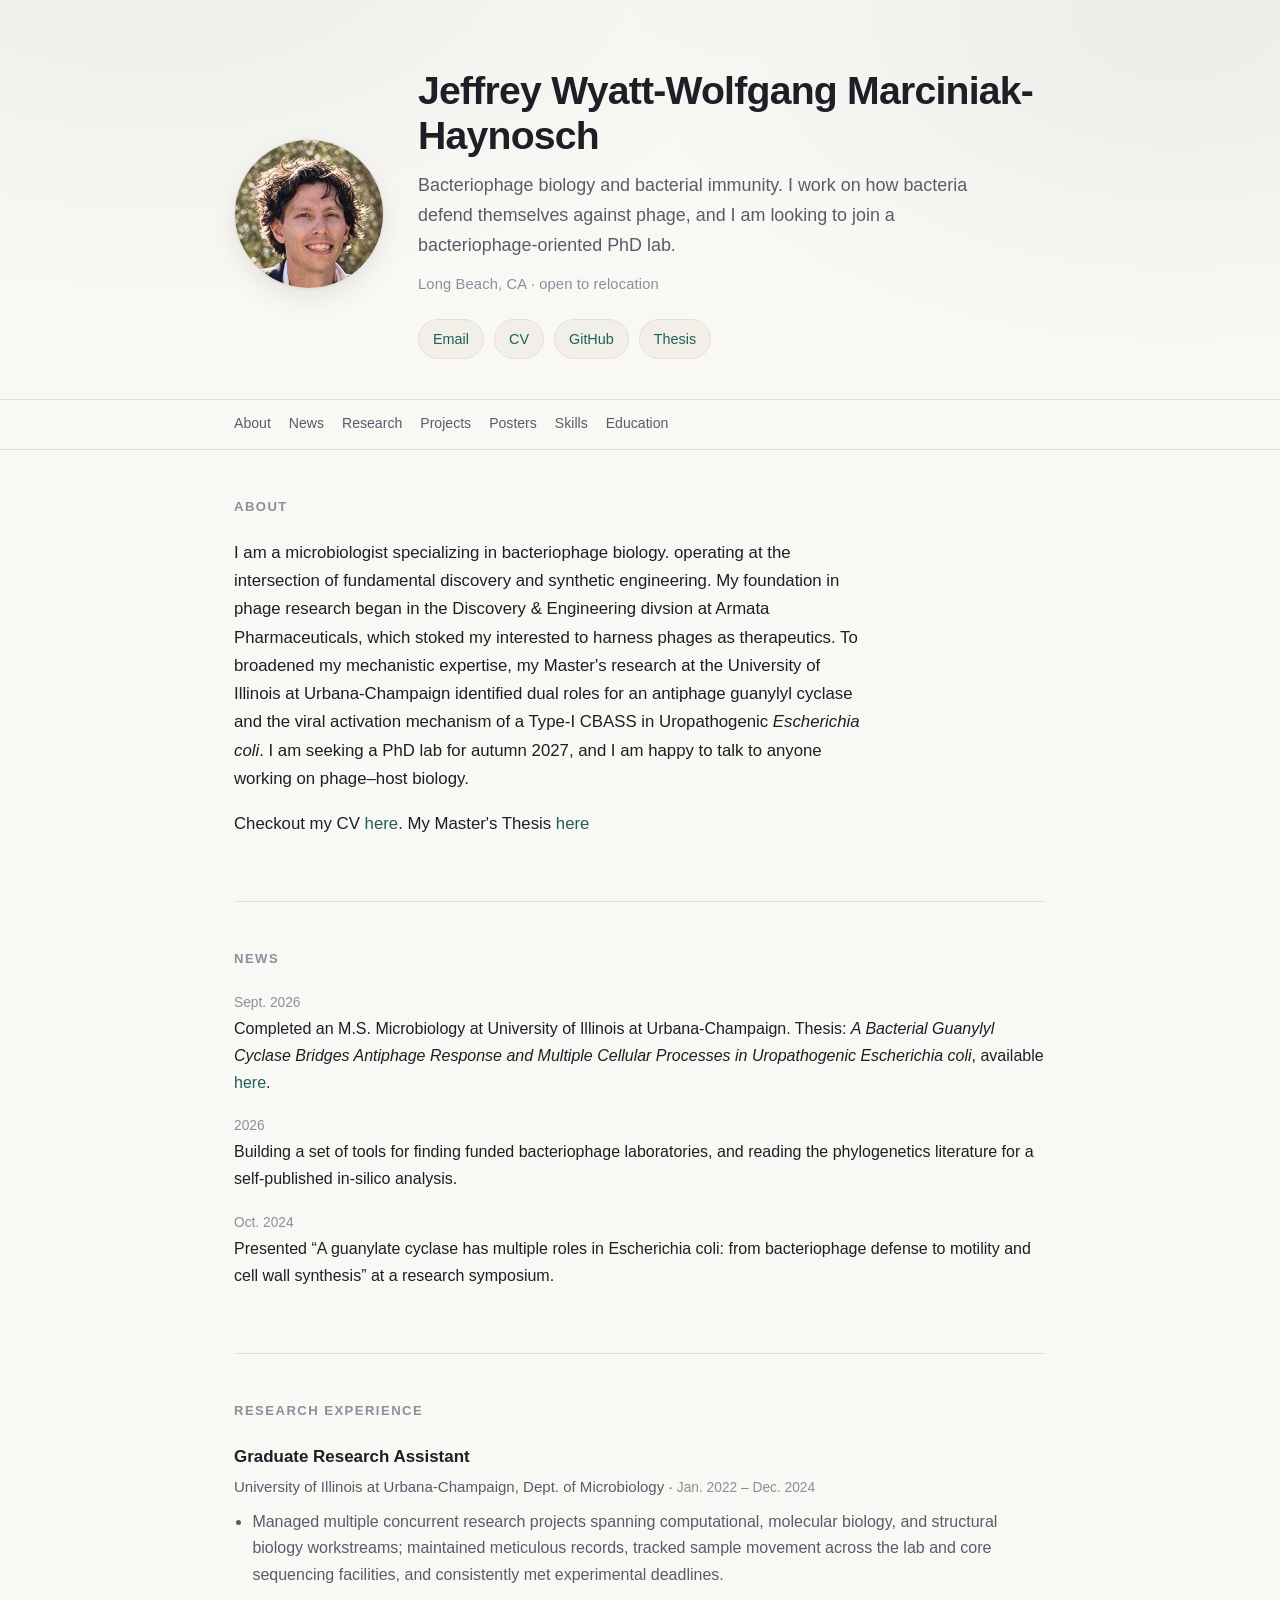
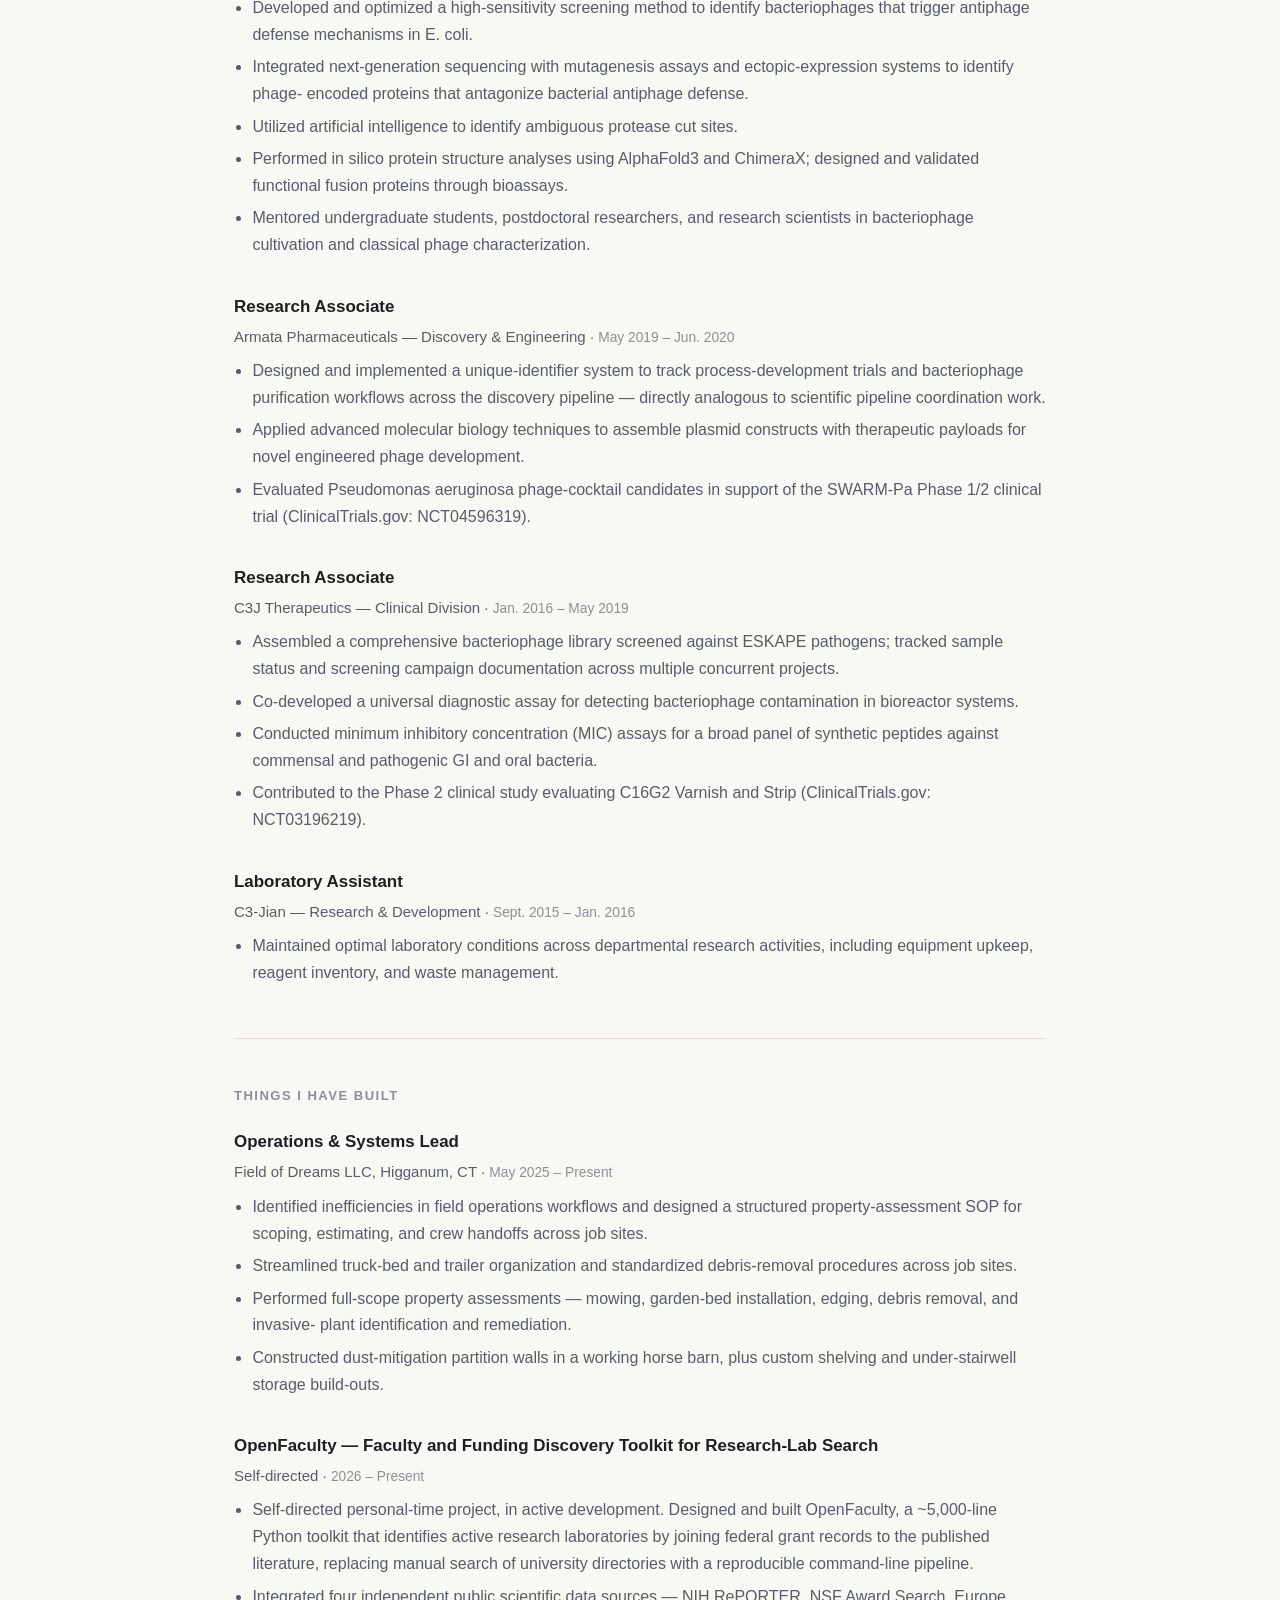
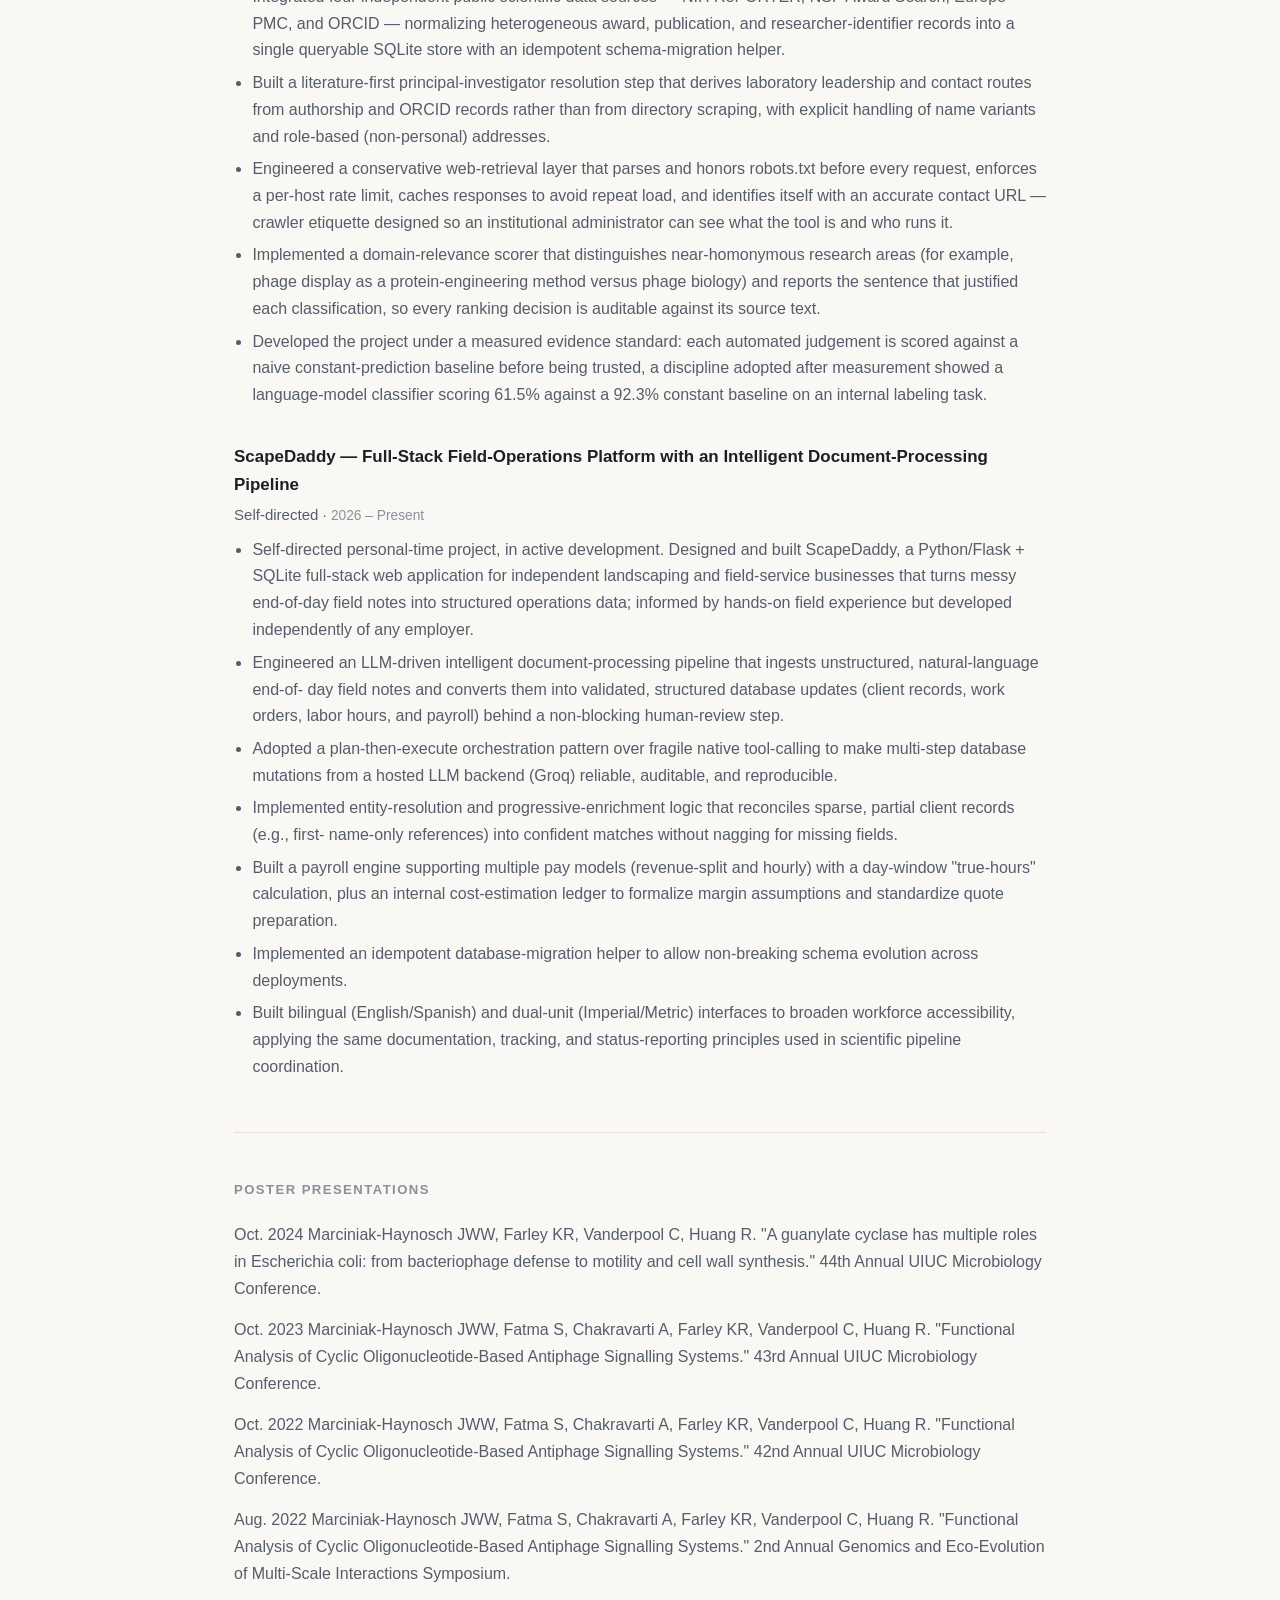
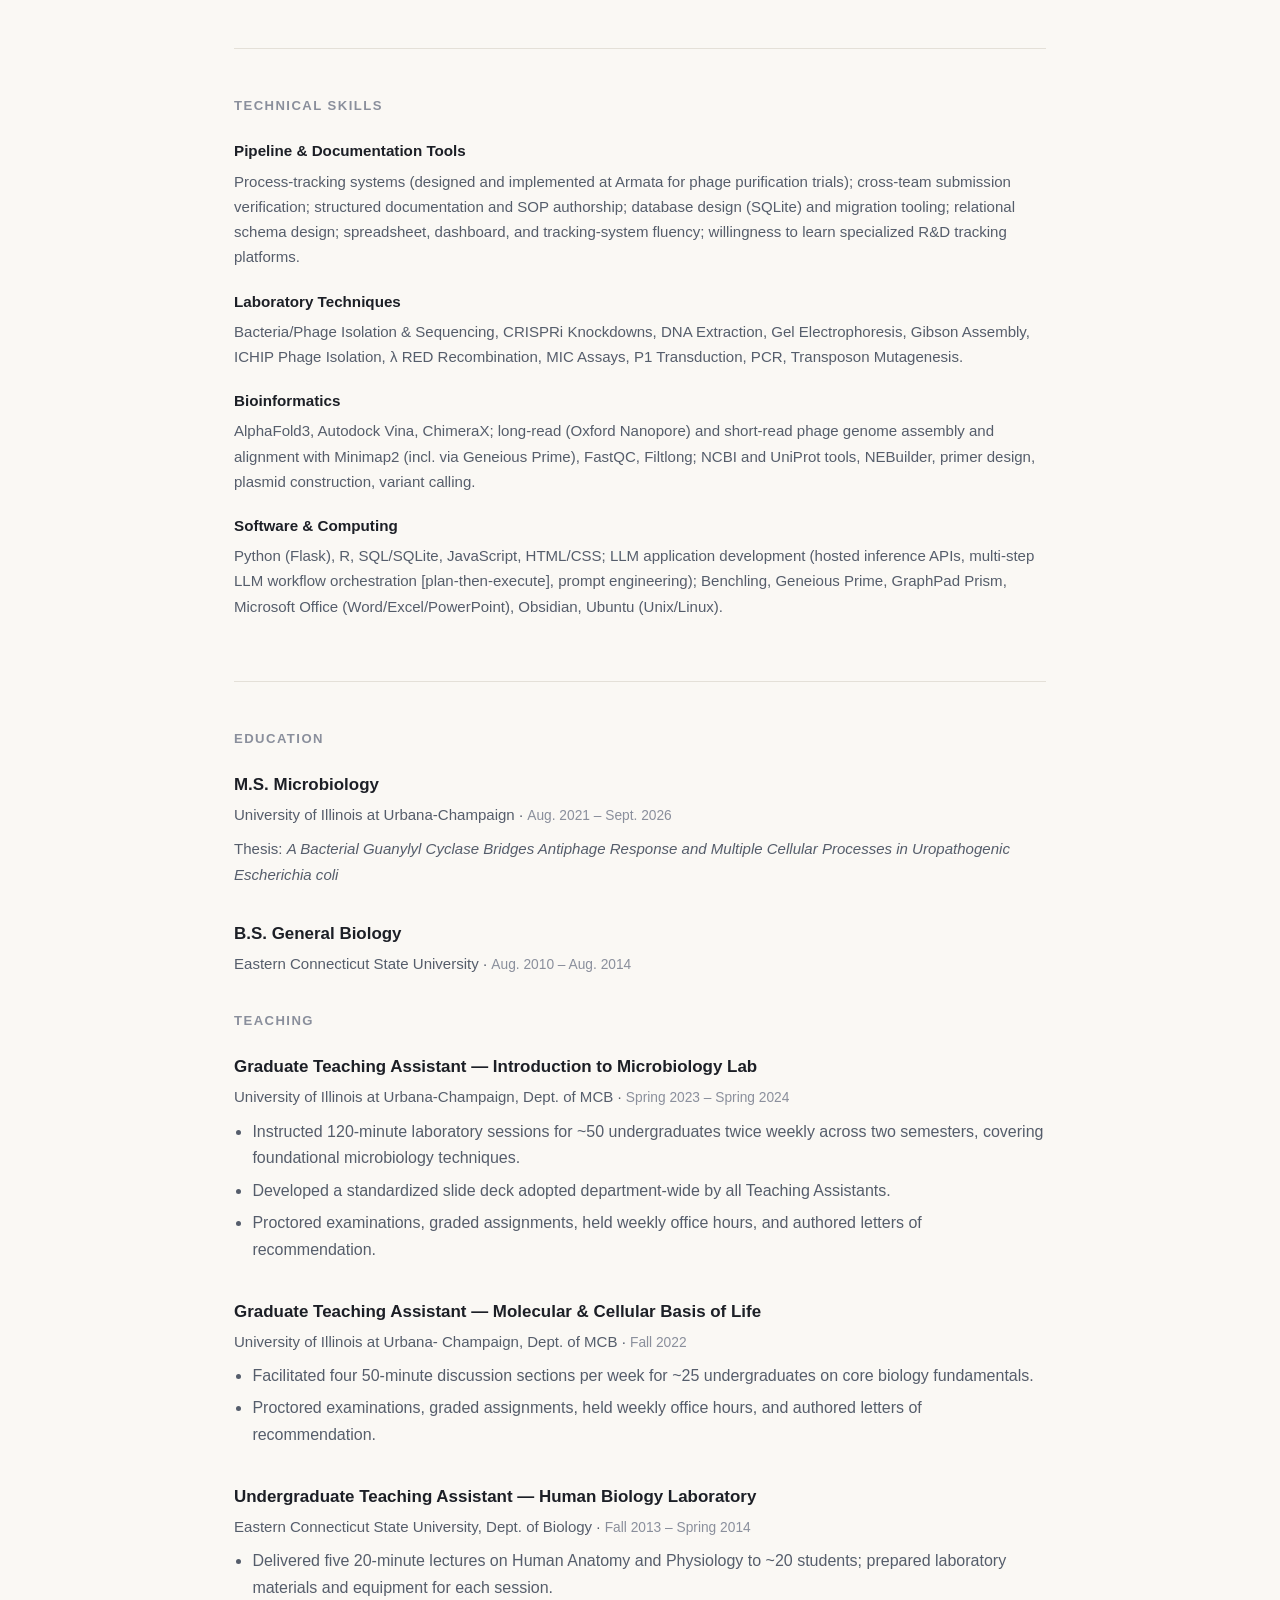
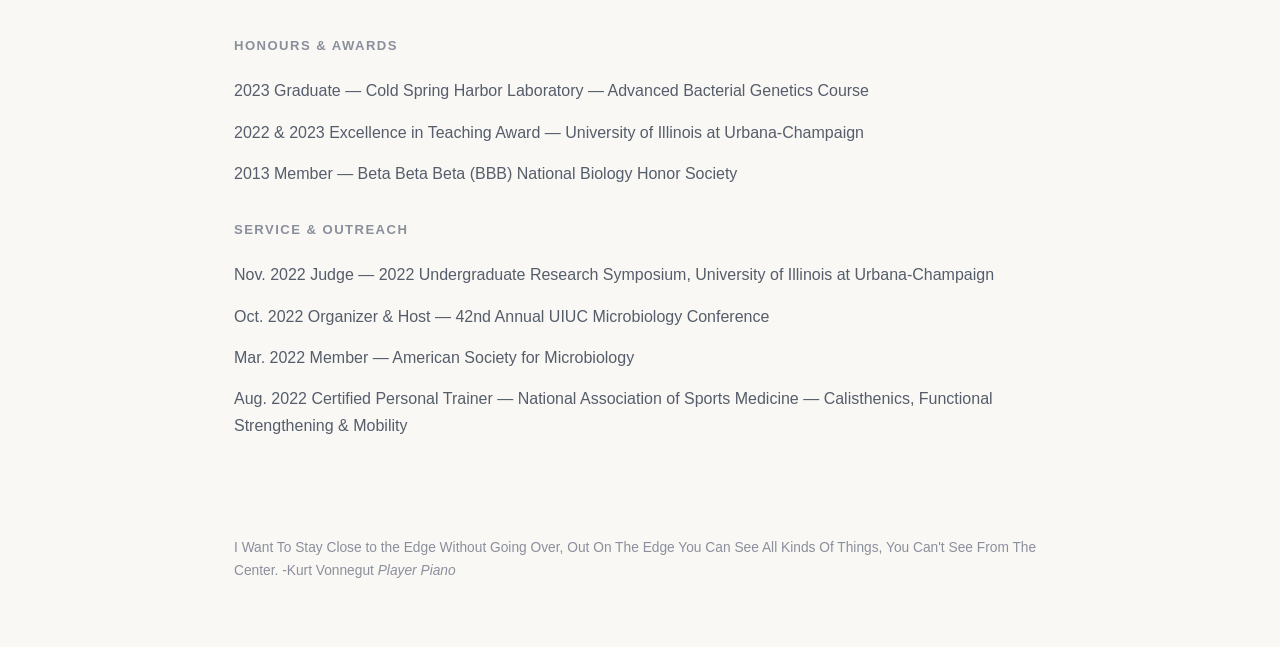
==== commit 1c4c8c28: "Revise About section and update footer quote Updated the 'About' section to reflect current research" ====
--- a/index.html
+++ b/index.html
@@ -33,18 +33,19 @@
 <section id="about">
   <h2>About</h2>
   <div class="lede">
-    <p>I am a microbiologist working on bacterial antiphage defence. My
-       Master's research at University of Illinois at Urbana-Champaign characterised a
-       previously uncharacterised antiphage system in uropathogenic
-       <em>Escherichia coli</em>, taken from its genome to its predicted
-       structure and its effect on the cell.
-       It is written up as <em>A Bacterial Guanylyl Cyclase Bridges Antiphage Response and Multiple Cellular Processes in Uropathogenic Escherichia coli</em>.</p>
-    <p>My start in phage research was at Armata Pharmaceuticals, in the Discovery &amp; Engineering division, and that is the direction I want to keep pointing my work: phage as a therapeutic.
-       I am looking for a PhD lab for next autumn, and I am happy to talk to
+    <p>I am a microbiologist specializing in bacteriophage biology.
+       operating at the intersection of fundamental discovery and 
+       synthetic engineering. My foundation in phage research began
+       in the Discovery & Engineering divsion at Armata Pharmaceuticals,
+       which stoked my interested to harness phages as therapeutics. To 
+       broadened my mechanistic expertise, my Master's research at the 
+       University of Illinois at Urbana-Champaign identified dual roles 
+       for an antiphage guanylyl cyclase and the viral activation 
+       mechanism of a Type-I CBASS in Uropathogenic <em>Escherichia coli</em>.
+       
+       I am seeking a PhD lab for autumn 2027, and I am happy to talk to
        anyone working on phage&ndash;host biology.</p>
-    <p>This page is generated from my CV, so the two cannot disagree.
-       The full document is <a href="cv.html">here</a>, and my thesis is
-       <a href="thesis.html">here</a> if you would like to read it.</p>
+    <p>Checkout my CV <a href="cv.html">here</a>. My Master's Thesis <a href="thesis.html">here</a></p>
   </div>
 </section>
 
@@ -97,8 +98,9 @@
 </main>
 
 <footer><div class="wrap">
-  Built from my CV on 2026-10-14. Every entry comes from the
-  CV itself, so this page and the document say the same thing.
+  I Want To Stay Close to the Edge Without Going Over,
+  Out On The Edge You Can See All Kinds Of Things, You
+  Can't See From The Center. -Kurt Vonnegut <em>Player Piano</em>
 </div></footer>
 </body>
 </html>
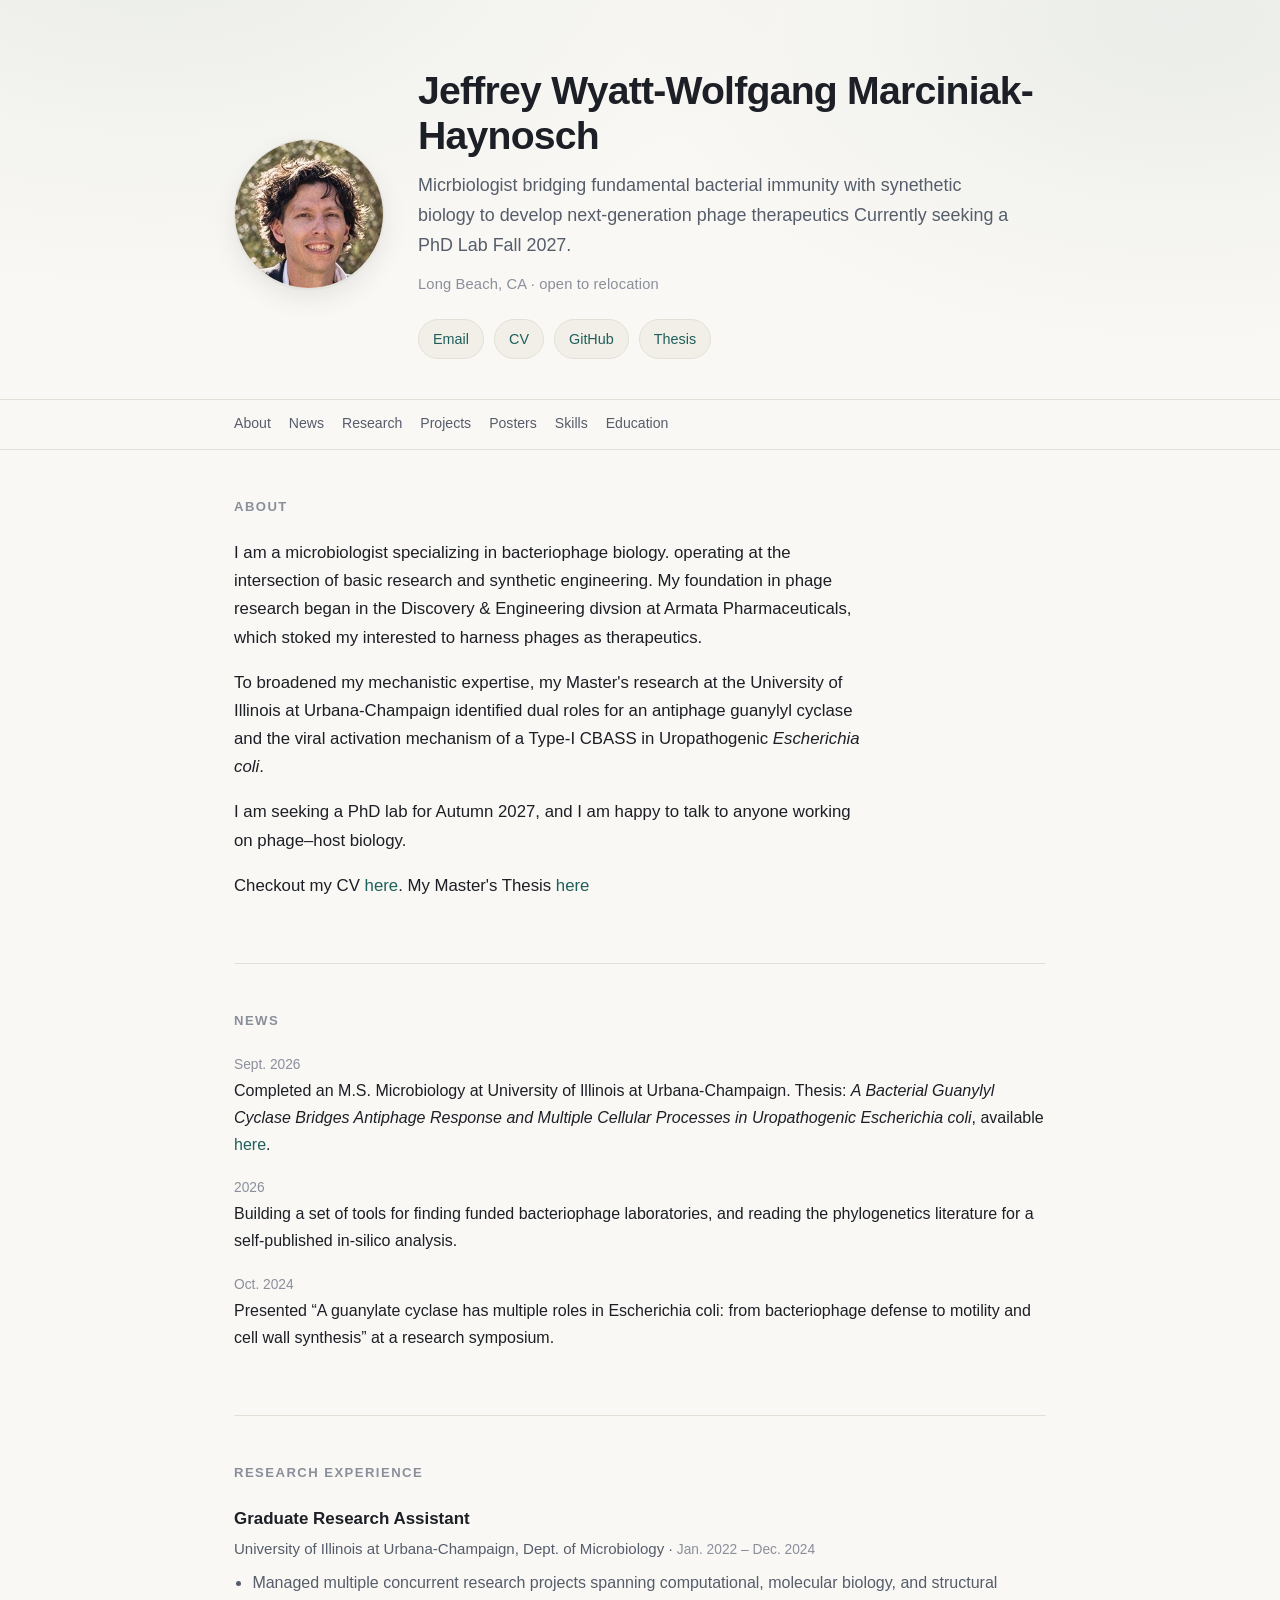
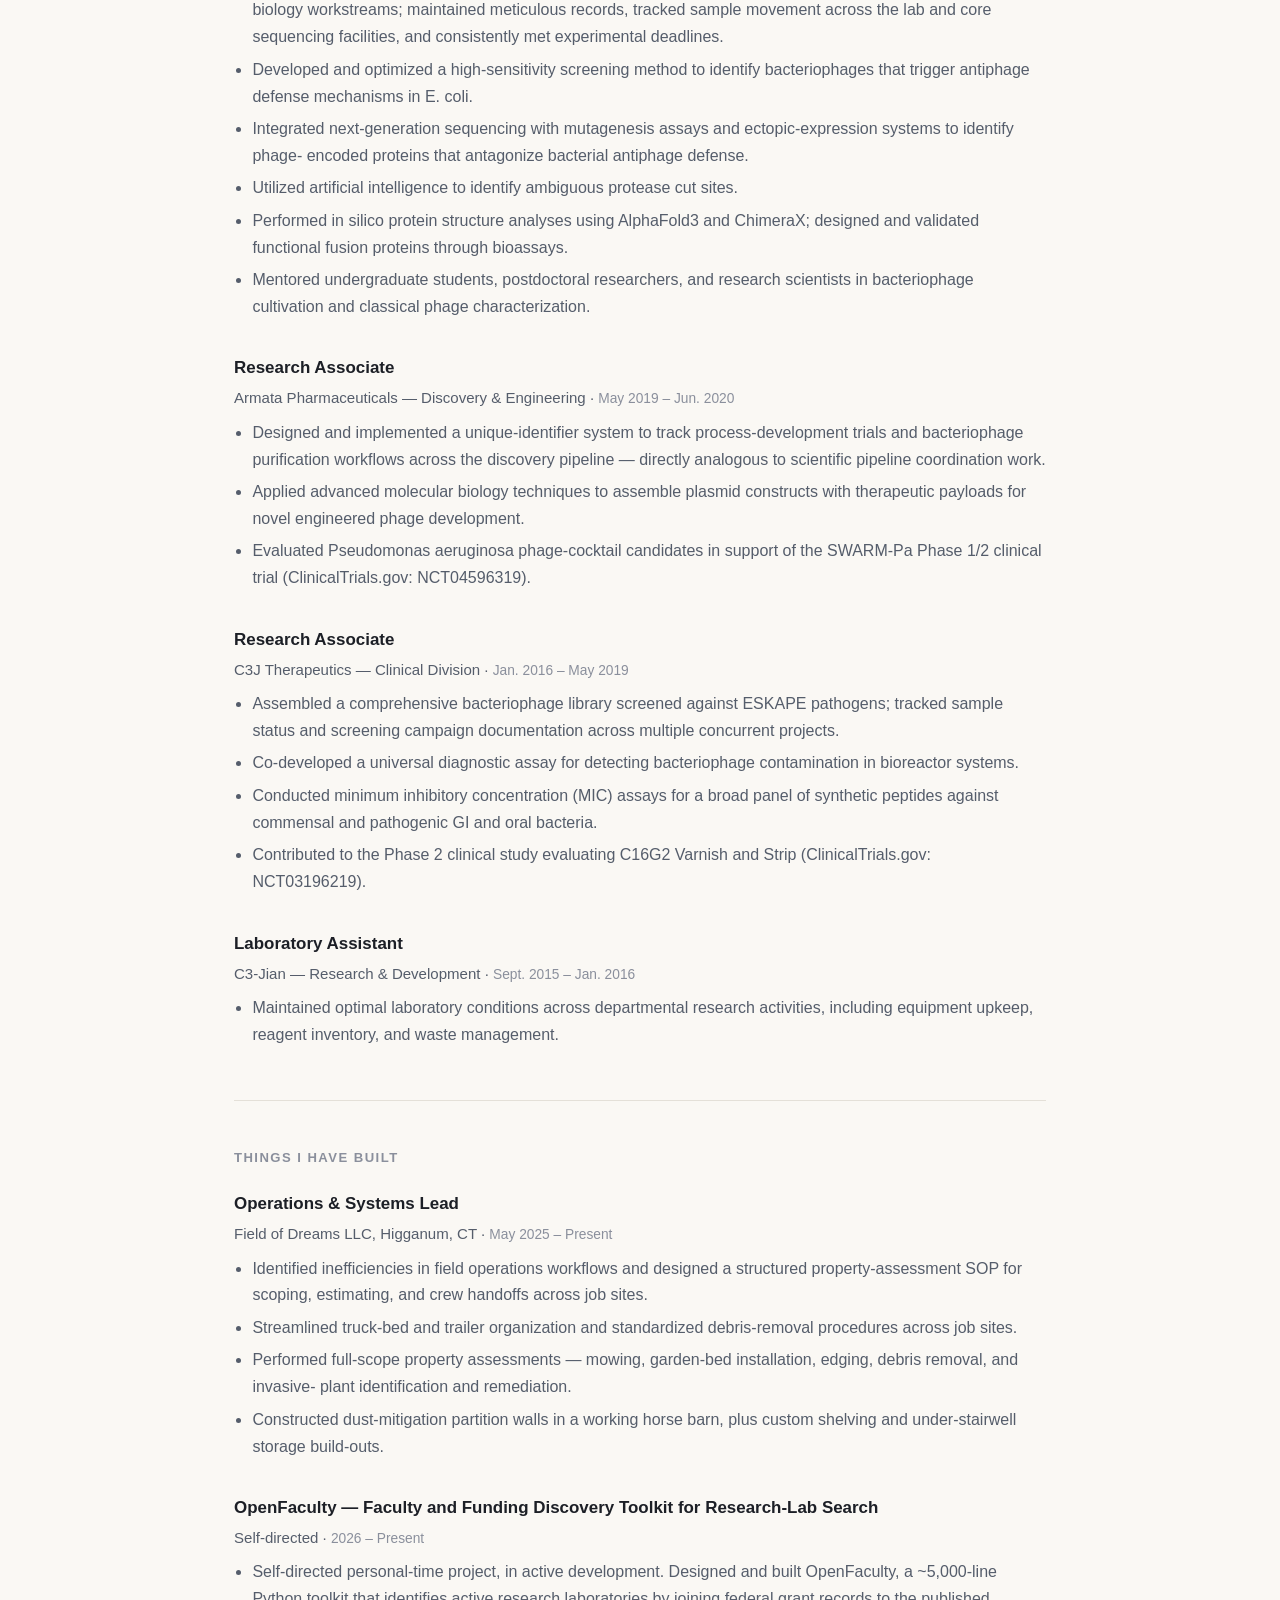
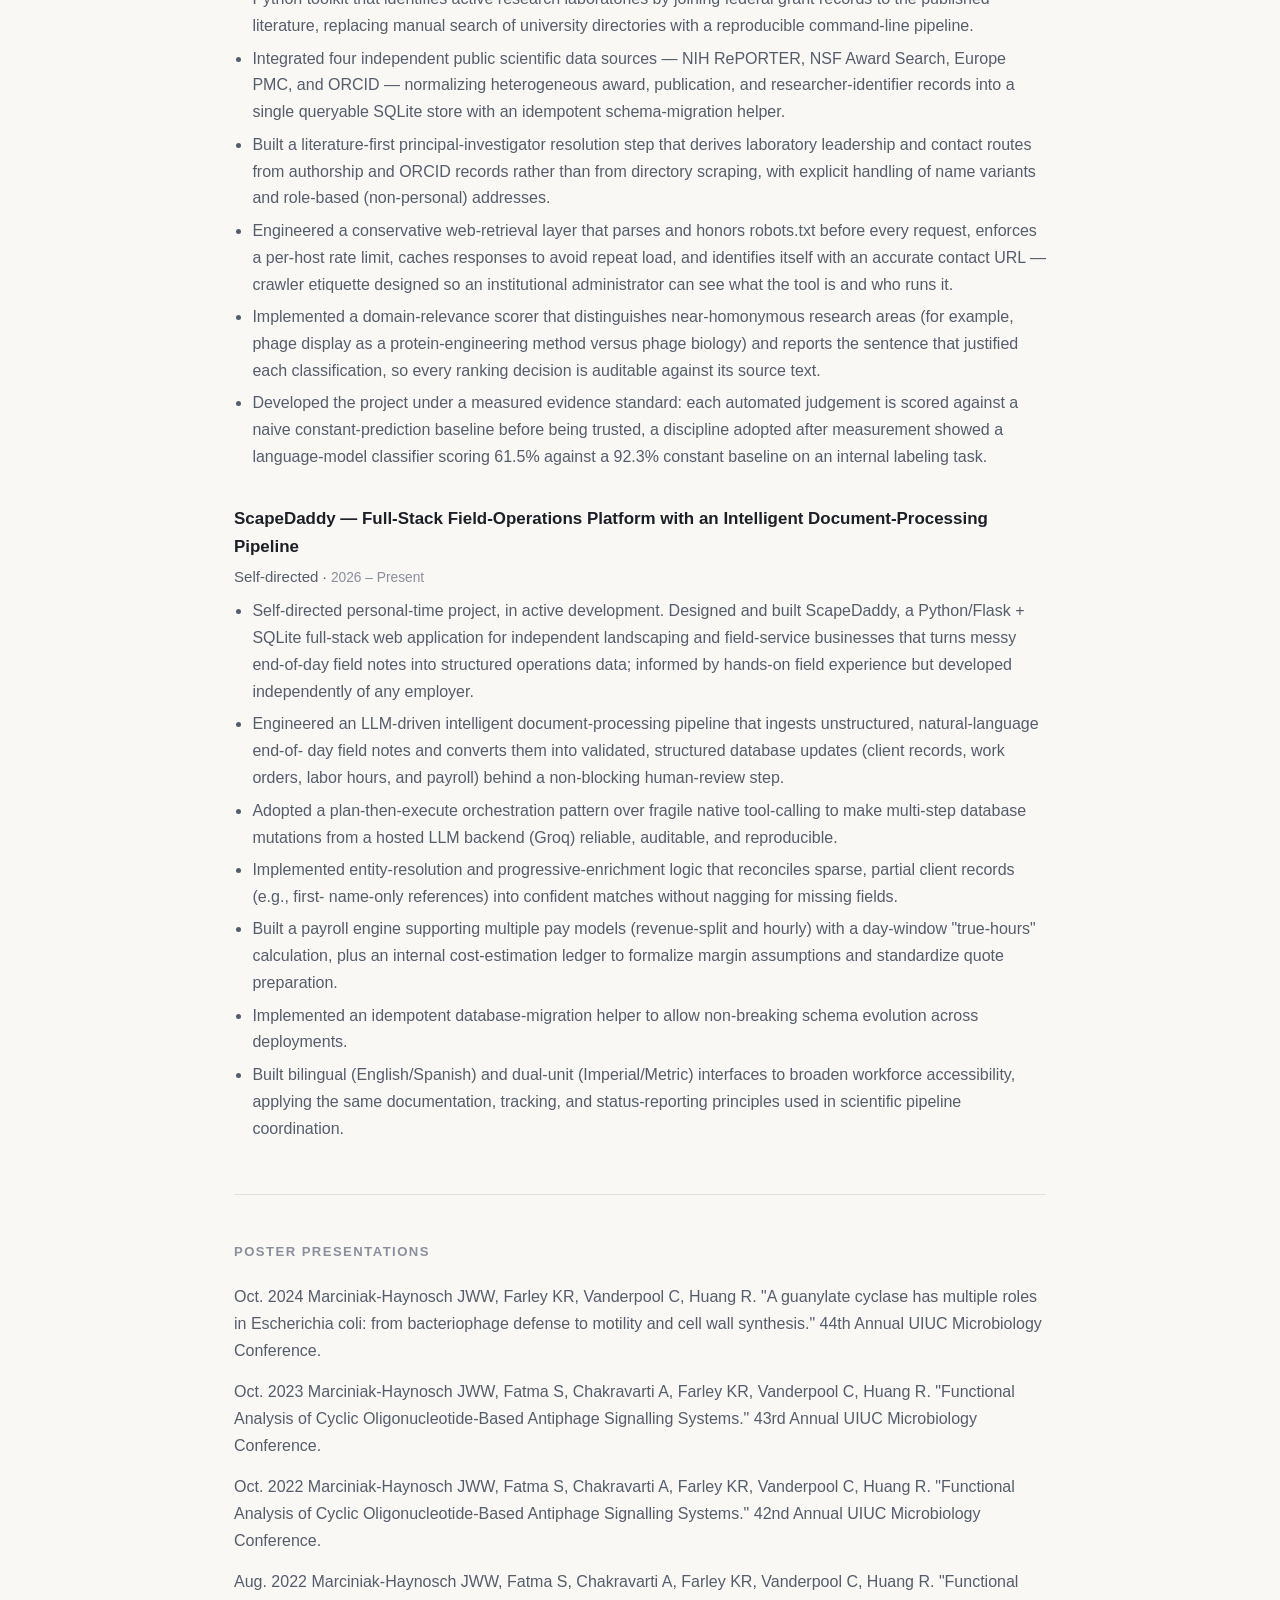
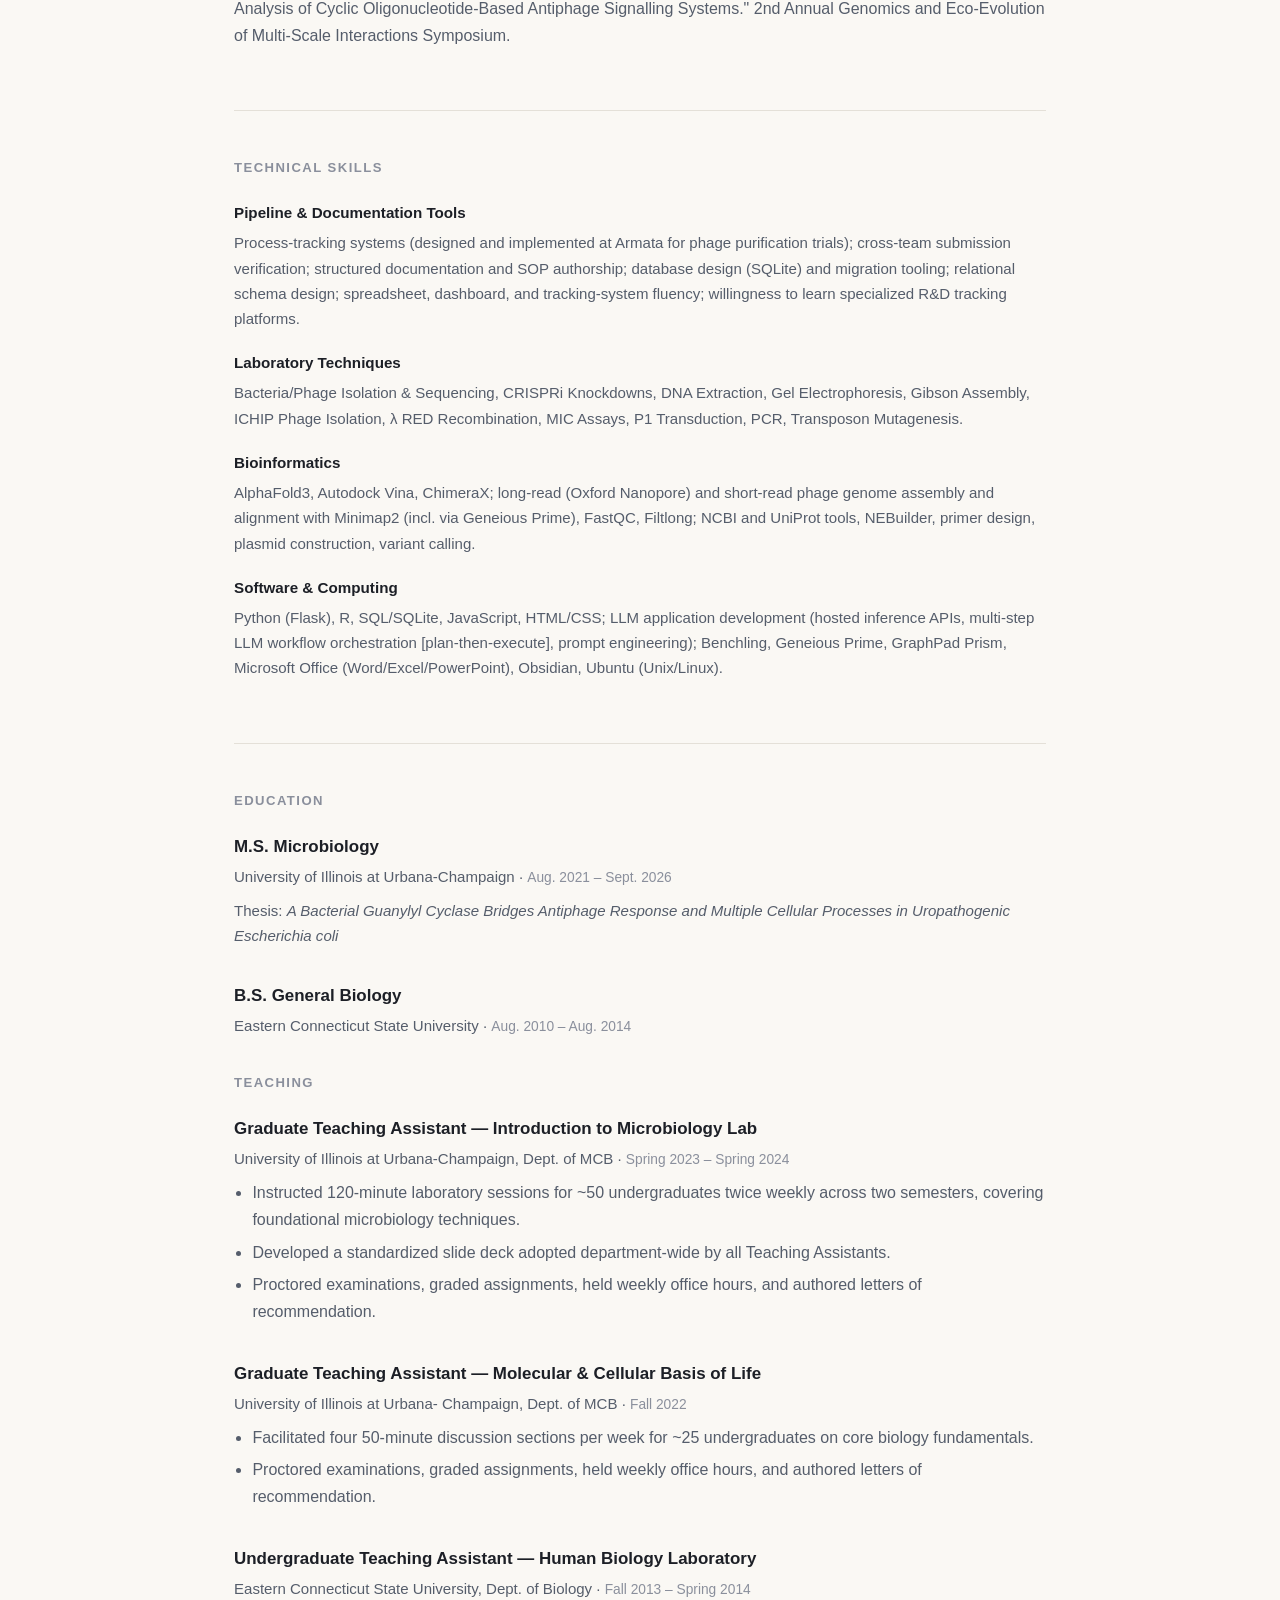
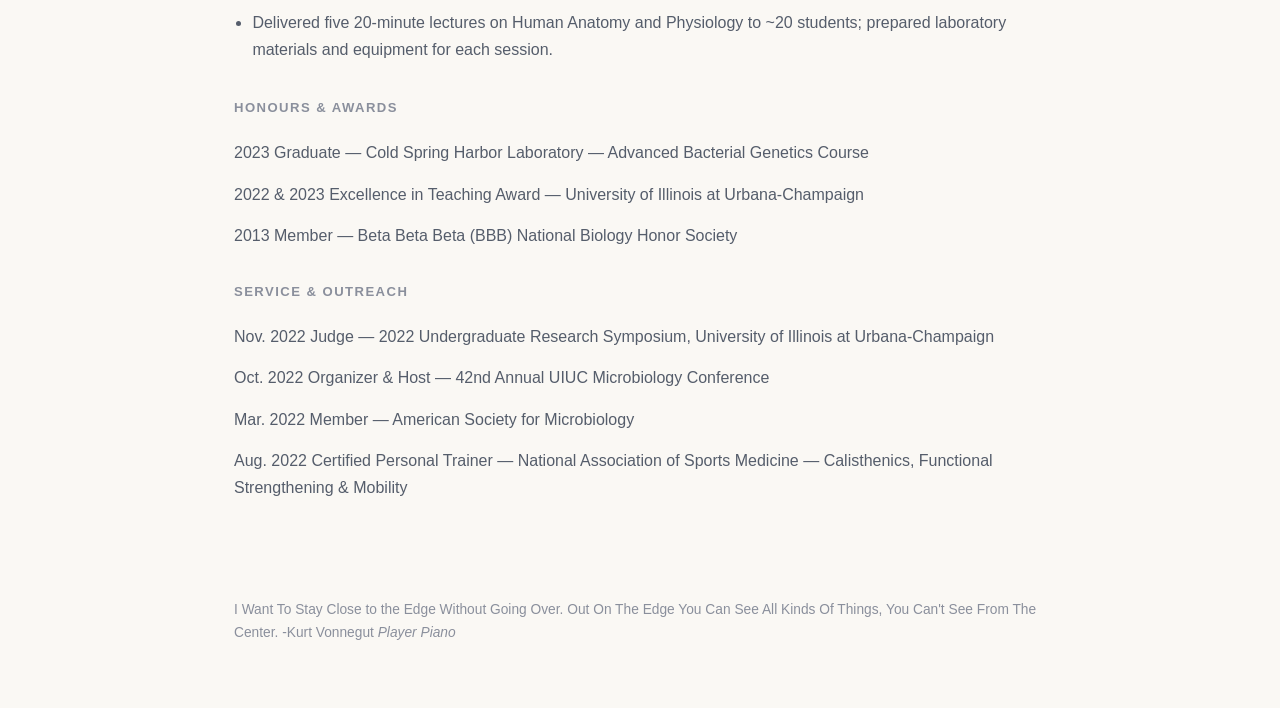
==== commit d374807b: "Revise personal information and improve clarity Updated personal description and tagline in the hero" ====
--- a/index.html
+++ b/index.html
@@ -13,9 +13,9 @@
   <img class="portrait" src="portrait.jpg" srcset="portrait.jpg 1x, portrait@2x.jpg 2x" width="240" height="240" alt="Jeffrey Wyatt-Wolfgang Marciniak-Haynosch">
   <div class="hero-text">
     <h1>Jeffrey Wyatt-Wolfgang Marciniak-Haynosch</h1>
-    <p class="tagline">Bacteriophage biology and bacterial immunity. I work on
-       how bacteria defend themselves against phage, and I am looking to join a
-       bacteriophage-oriented PhD lab.</p>
+    <p class="tagline">Micrbiologist bridging fundamental bacterial immunity
+       with synethetic biology to develop next-generation phage therapeutics
+       Currently seeking a PhD Lab Fall 2027.</p>
     <p class="where">Long Beach, CA &middot; open to relocation</p>
     <div class="links"><a href="mailto:jwyhaymar@proton.me">Email</a><a href="cv.html">CV</a><a href="https://github.com/JWWHaymar">GitHub</a><a href="thesis.html">Thesis</a></div>
   </div>
@@ -34,17 +34,19 @@
   <h2>About</h2>
   <div class="lede">
     <p>I am a microbiologist specializing in bacteriophage biology.
-       operating at the intersection of fundamental discovery and 
-       synthetic engineering. My foundation in phage research began
-       in the Discovery & Engineering divsion at Armata Pharmaceuticals,
-       which stoked my interested to harness phages as therapeutics. To 
-       broadened my mechanistic expertise, my Master's research at the 
+       operating at the intersection of basic research and synthetic 
+       engineering. My foundation in phage research began in the
+       Discovery & Engineering divsion at Armata Pharmaceuticals,
+       which stoked my interested to harness phages as therapeutics.</p>
+    
+    <p>To broadened my mechanistic expertise, my Master's research at the 
        University of Illinois at Urbana-Champaign identified dual roles 
        for an antiphage guanylyl cyclase and the viral activation 
-       mechanism of a Type-I CBASS in Uropathogenic <em>Escherichia coli</em>.
+       mechanism of a Type-I CBASS in Uropathogenic <em>Escherichia coli</em>.</p>
        
-       I am seeking a PhD lab for autumn 2027, and I am happy to talk to
+    <p>I am seeking a PhD lab for Autumn 2027, and I am happy to talk to
        anyone working on phage&ndash;host biology.</p>
+    
     <p>Checkout my CV <a href="cv.html">here</a>. My Master's Thesis <a href="thesis.html">here</a></p>
   </div>
 </section>
@@ -98,7 +100,7 @@
 </main>
 
 <footer><div class="wrap">
-  I Want To Stay Close to the Edge Without Going Over,
+  I Want To Stay Close to the Edge Without Going Over.
   Out On The Edge You Can See All Kinds Of Things, You
   Can't See From The Center. -Kurt Vonnegut <em>Player Piano</em>
 </div></footer>
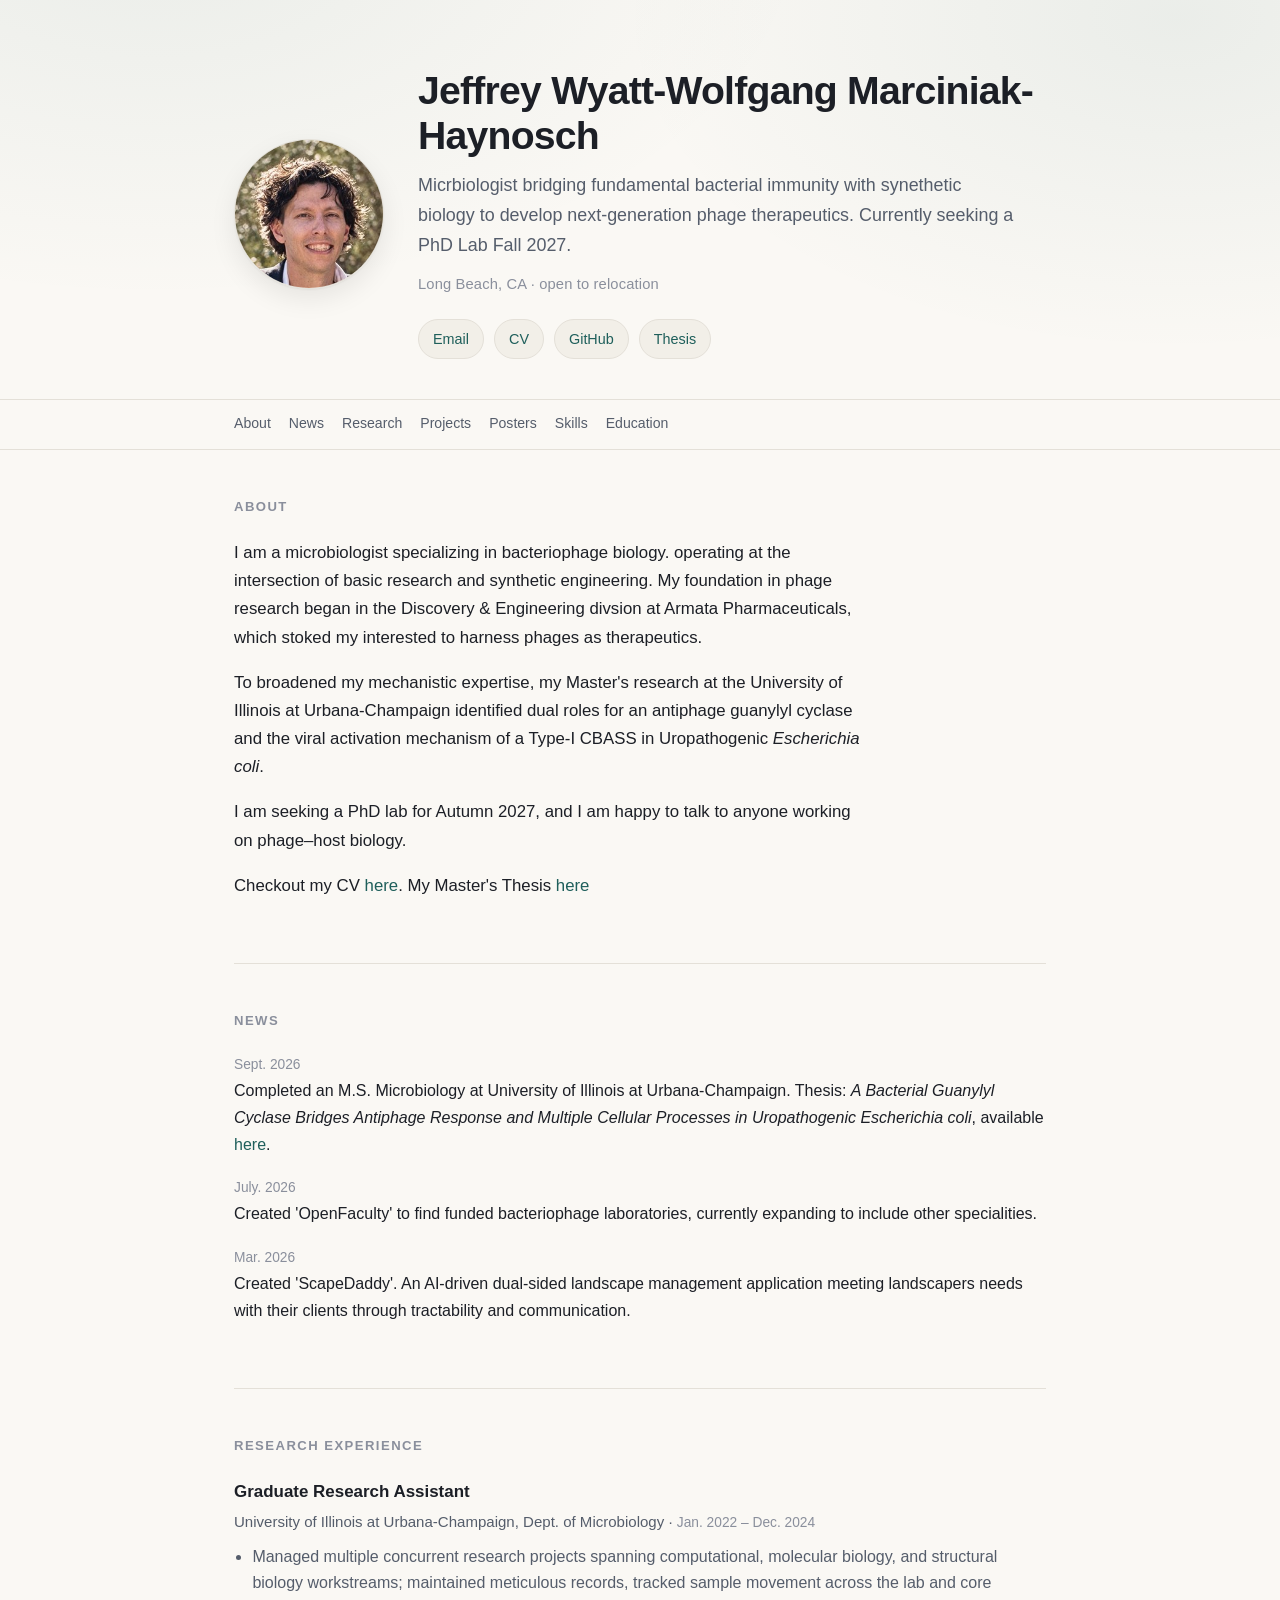
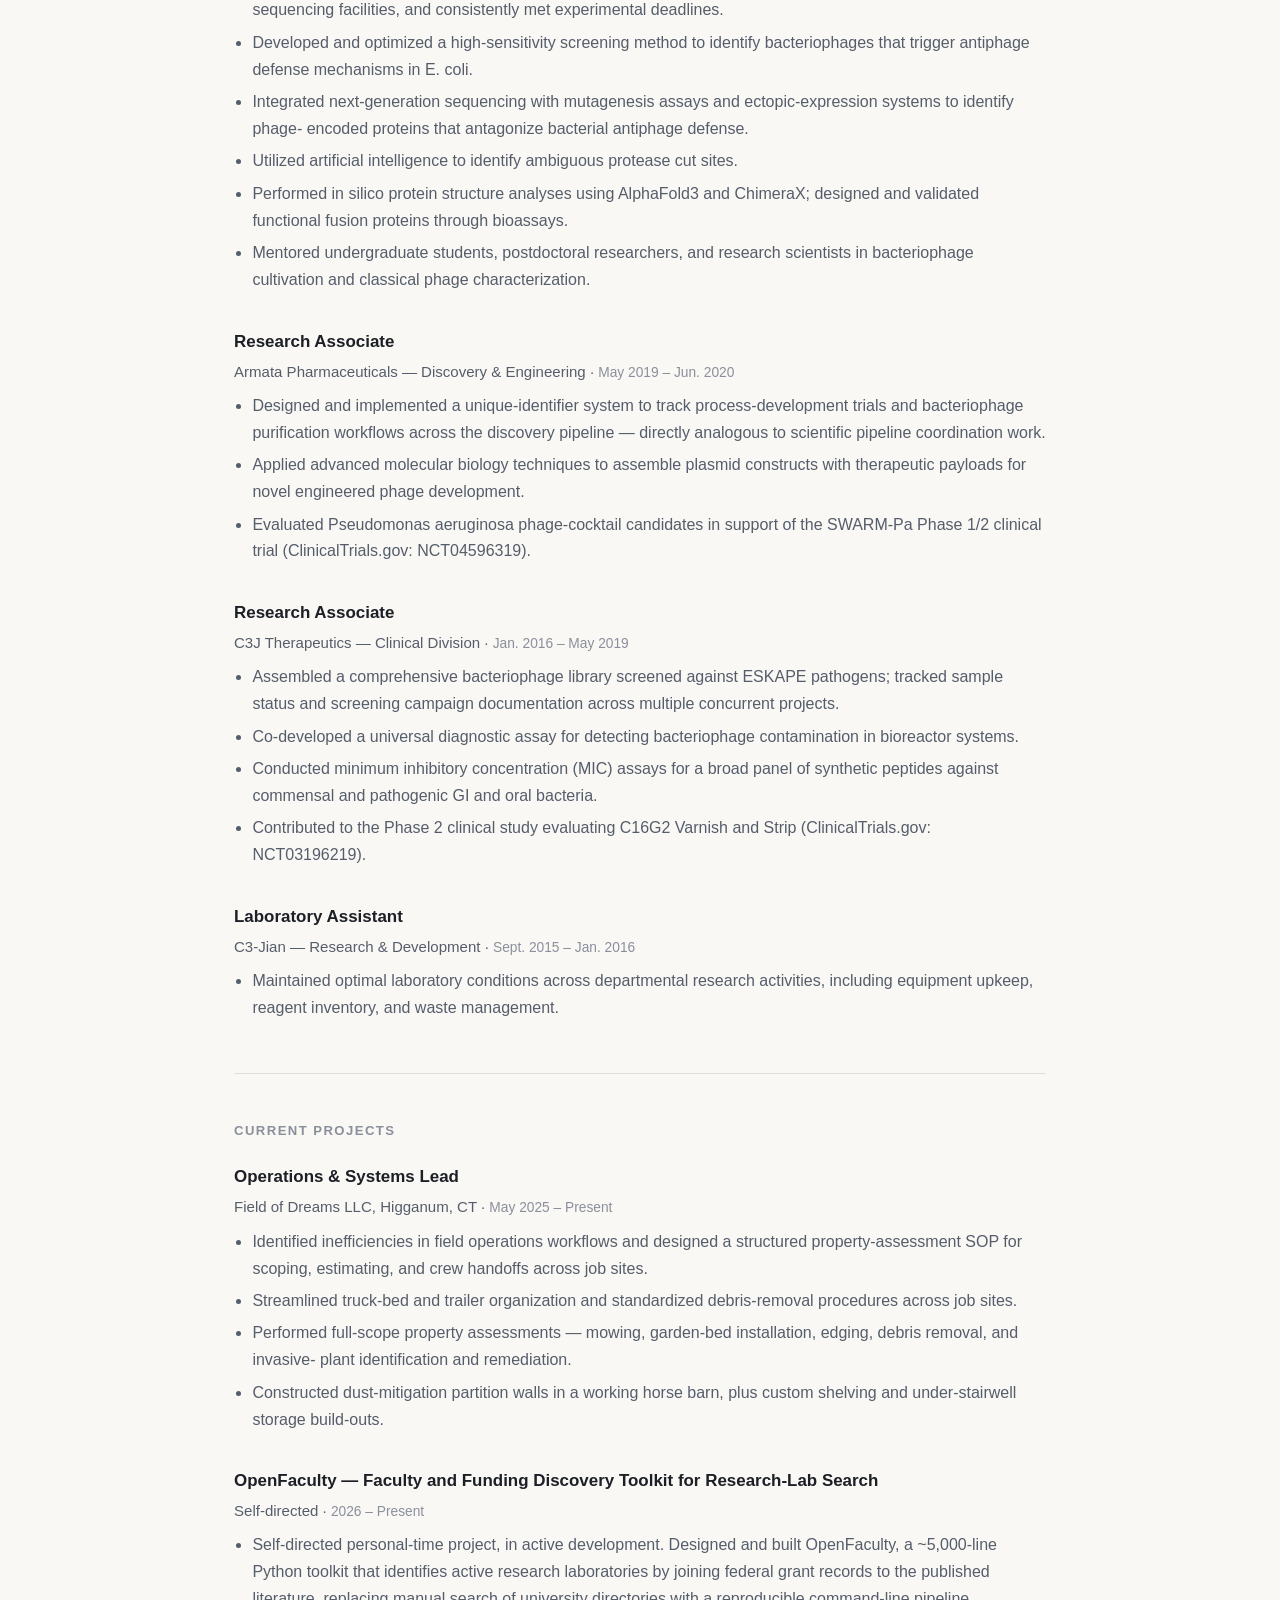
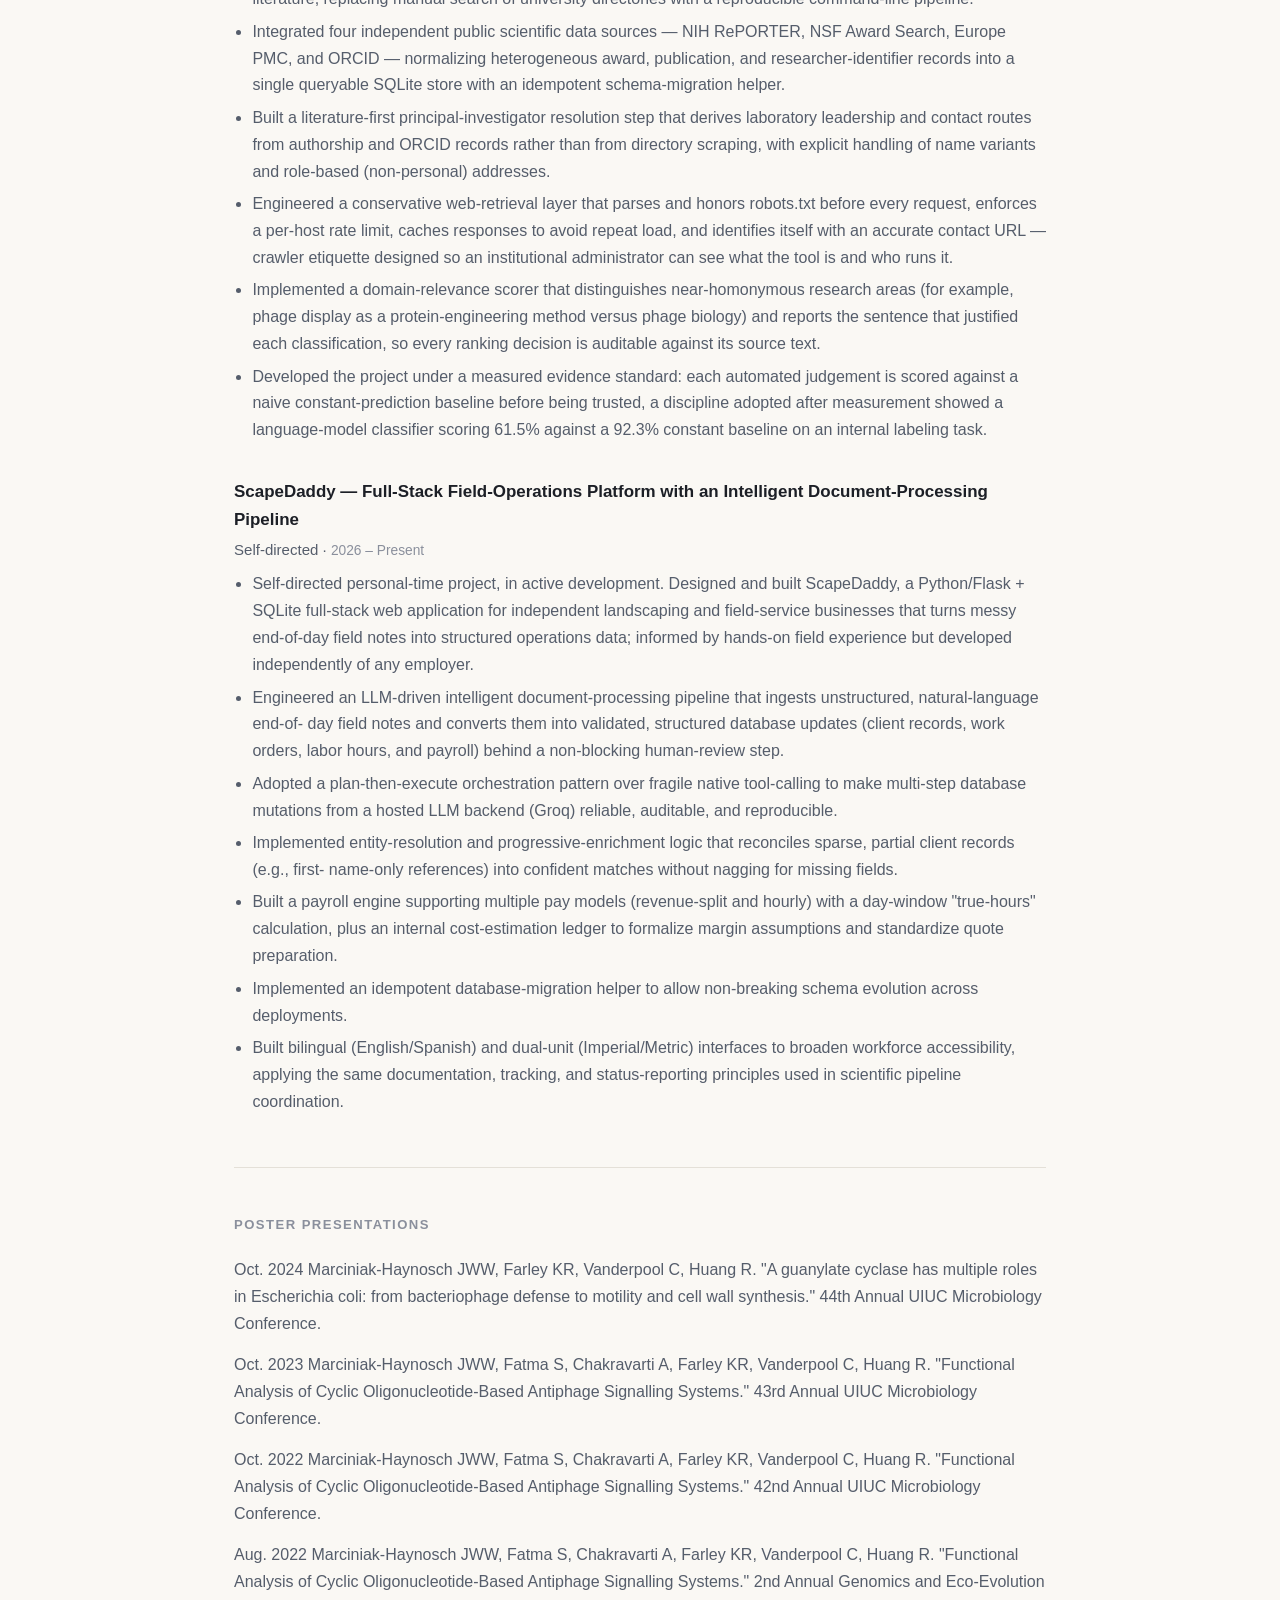
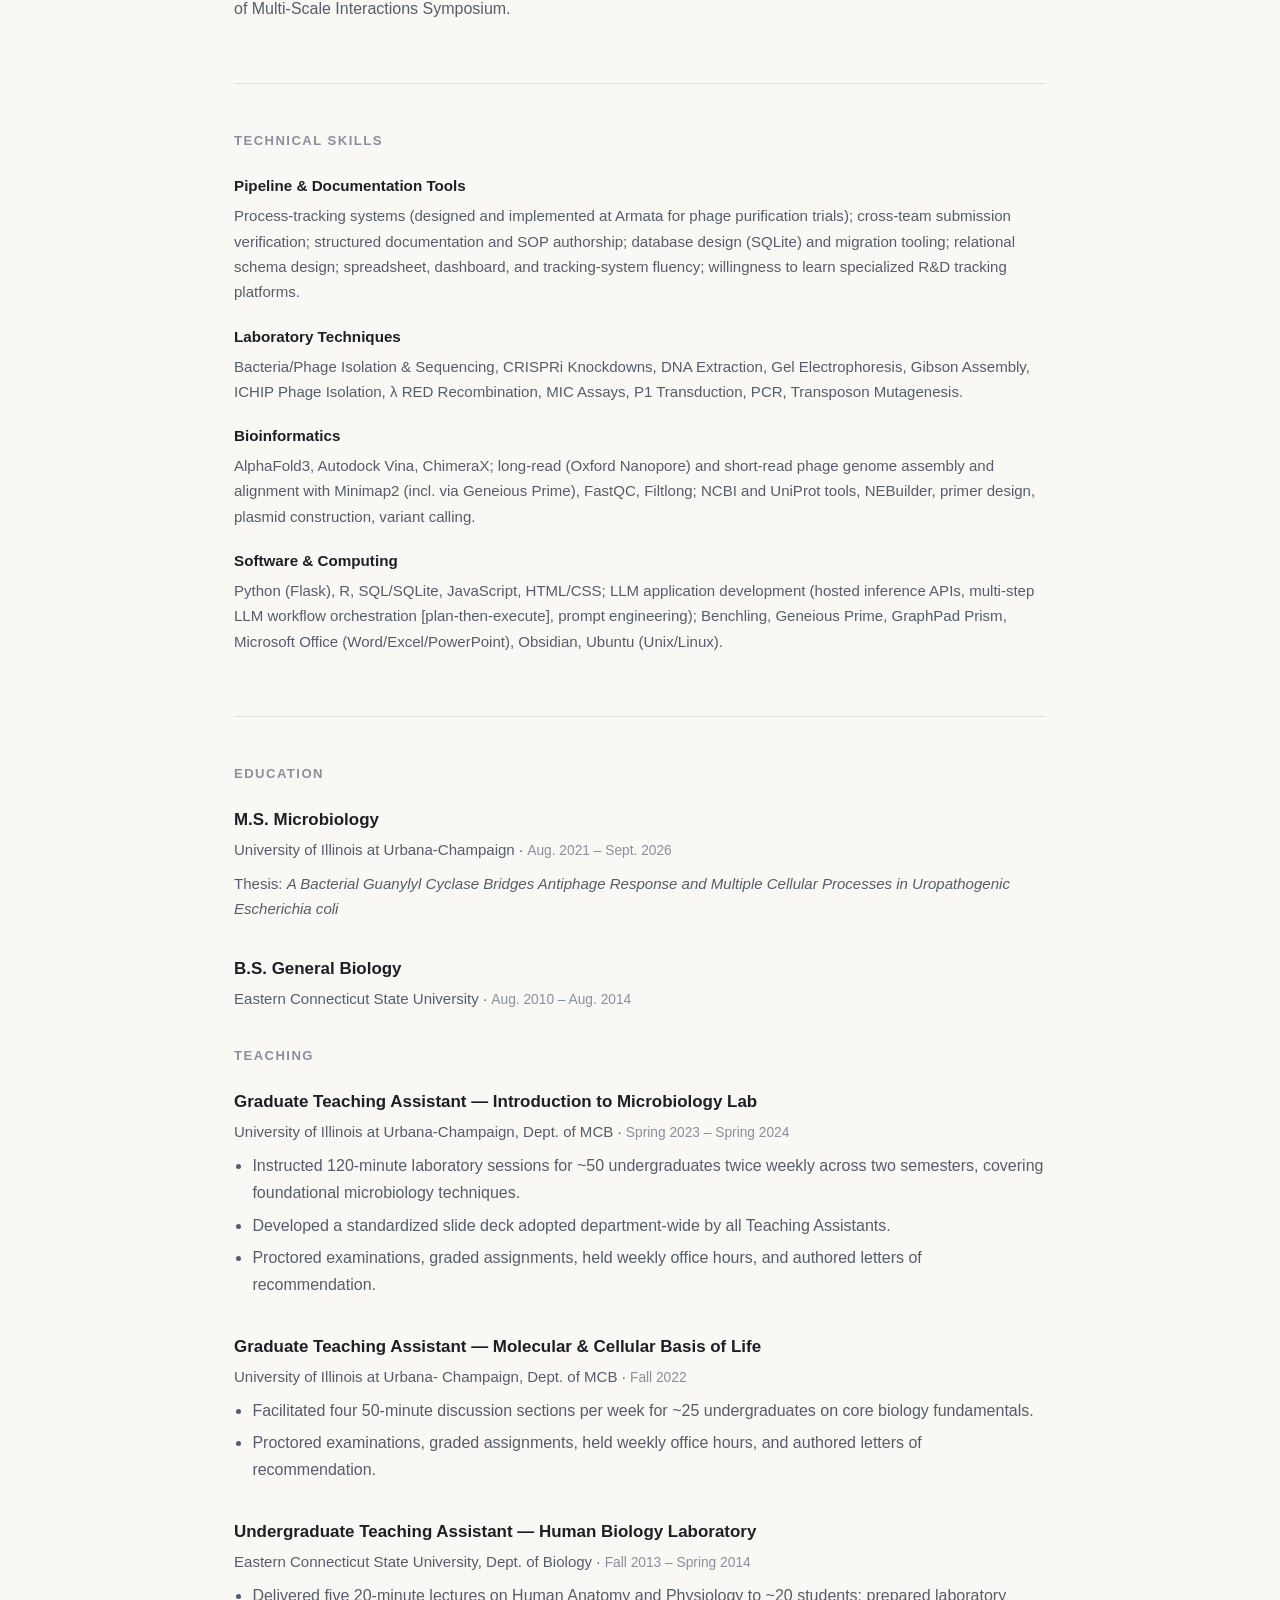
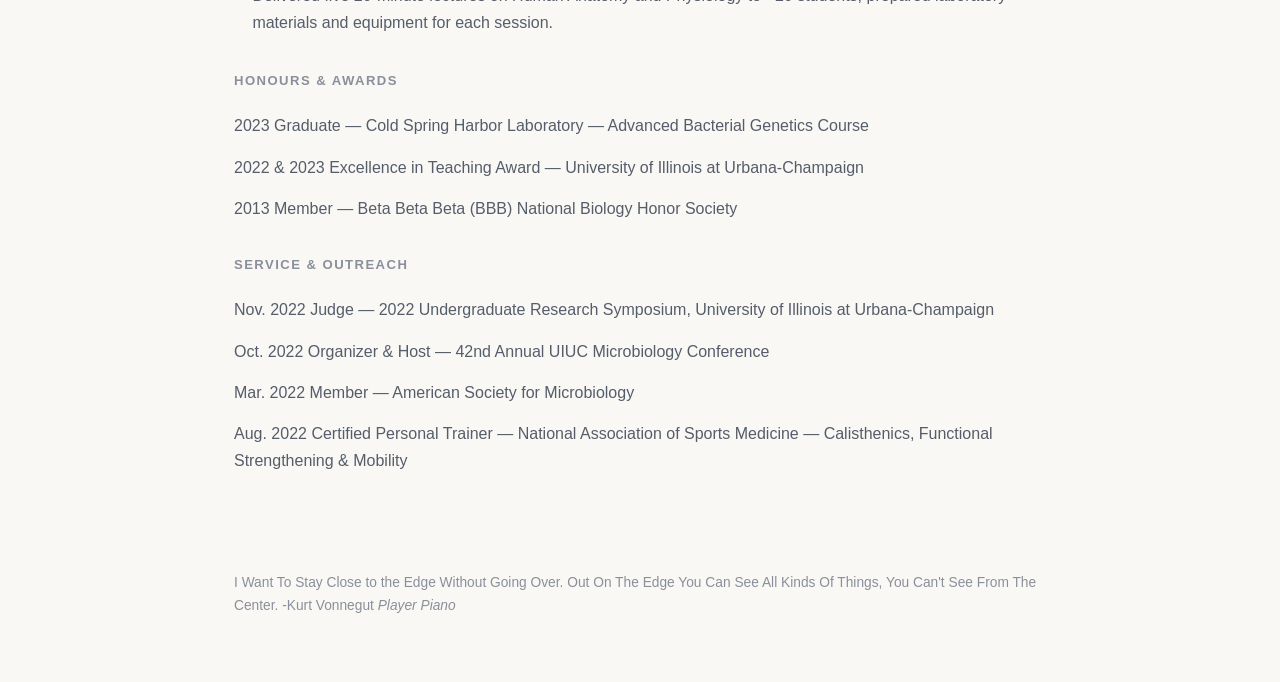
==== commit 1fae43ef: "Revise project section titles and details Updated project titles and descriptions for clarity and ac" ====
--- a/index.html
+++ b/index.html
@@ -14,7 +14,7 @@
   <div class="hero-text">
     <h1>Jeffrey Wyatt-Wolfgang Marciniak-Haynosch</h1>
     <p class="tagline">Micrbiologist bridging fundamental bacterial immunity
-       with synethetic biology to develop next-generation phage therapeutics
+       with synethetic biology to develop next-generation phage therapeutics.
        Currently seeking a PhD Lab Fall 2027.</p>
     <p class="where">Long Beach, CA &middot; open to relocation</p>
     <div class="links"><a href="mailto:jwyhaymar@proton.me">Email</a><a href="cv.html">CV</a><a href="https://github.com/JWWHaymar">GitHub</a><a href="thesis.html">Thesis</a></div>
@@ -53,7 +53,7 @@
 
 <section id="news">
   <h2>News</h2>
-  <ul class="news"><li><span class="when">Sept. 2026</span>Completed an M.S. Microbiology at University of Illinois at Urbana-Champaign. Thesis: <em>A Bacterial Guanylyl Cyclase Bridges Antiphage Response and Multiple Cellular Processes in Uropathogenic Escherichia coli</em>, available <a href="thesis.html">here</a>.</li><li><span class="when">2026</span>Building a set of tools for finding funded bacteriophage laboratories, and reading the phylogenetics literature for a self-published in-silico analysis.</li><li><span class="when">Oct. 2024</span>Presented &ldquo;A guanylate cyclase has multiple roles in Escherichia coli: from bacteriophage defense to motility and cell wall synthesis&rdquo; at a research symposium.</li></ul>
+  <ul class="news"><li><span class="when">Sept. 2026</span>Completed an M.S. Microbiology at University of Illinois at Urbana-Champaign. Thesis: <em>A Bacterial Guanylyl Cyclase Bridges Antiphage Response and Multiple Cellular Processes in Uropathogenic Escherichia coli</em>, available <a href="thesis.html">here</a>.</li><li><span class="when">July. 2026</span>Created 'OpenFaculty' to find funded bacteriophage laboratories, currently expanding to include other specialities.</li><li><span class="when">Mar. 2026</span> Created 'ScapeDaddy'. An AI-driven dual-sided landscape management application meeting landscapers needs with their clients through tractability and communication.</li></ul>
 </section>
 
 <section id="research">
@@ -65,7 +65,7 @@
 </section>
 
 <section id="projects">
-  <h2>Things I have built</h2>
+  <h2>Current Projects</h2>
   
   <div class="entry"><h3>Operations &amp; Systems Lead</h3><p class="meta">Field of Dreams LLC, Higganum, CT &middot; <span class=when>May 2025 – Present</span></p><ul><li>Identified inefficiencies in field operations workflows and designed a structured property-assessment SOP for scoping, estimating, and crew handoffs across job sites.</li><li>Streamlined truck-bed and trailer organization and standardized debris-removal procedures across job sites.</li><li>Performed full-scope property assessments — mowing, garden-bed installation, edging, debris removal, and invasive- plant identification and remediation.</li><li>Constructed dust-mitigation partition walls in a working horse barn, plus custom shelving and under-stairwell storage build-outs.</li></ul></div>
 <div class="entry"><h3>OpenFaculty — Faculty and Funding Discovery Toolkit for Research-Lab Search</h3><p class="meta">Self-directed &middot; <span class=when>2026 – Present</span></p><ul><li>Self-directed personal-time project, in active development. Designed and built OpenFaculty, a ~5,000-line Python toolkit that identifies active research laboratories by joining federal grant records to the published literature, replacing manual search of university directories with a reproducible command-line pipeline.</li><li>Integrated four independent public scientific data sources — NIH RePORTER, NSF Award Search, Europe PMC, and ORCID — normalizing heterogeneous award, publication, and researcher-identifier records into a single queryable SQLite store with an idempotent schema-migration helper.</li><li>Built a literature-first principal-investigator resolution step that derives laboratory leadership and contact routes from authorship and ORCID records rather than from directory scraping, with explicit handling of name variants and role-based (non-personal) addresses.</li><li>Engineered a conservative web-retrieval layer that parses and honors robots.txt before every request, enforces a per-host rate limit, caches responses to avoid repeat load, and identifies itself with an accurate contact URL — crawler etiquette designed so an institutional administrator can see what the tool is and who runs it.</li><li>Implemented a domain-relevance scorer that distinguishes near-homonymous research areas (for example, phage display as a protein-engineering method versus phage biology) and reports the sentence that justified each classification, so every ranking decision is auditable against its source text.</li><li>Developed the project under a measured evidence standard: each automated judgement is scored against a naive constant-prediction baseline before being trusted, a discipline adopted after measurement showed a language-model classifier scoring 61.5% against a 92.3% constant baseline on an internal labeling task.</li></ul></div>
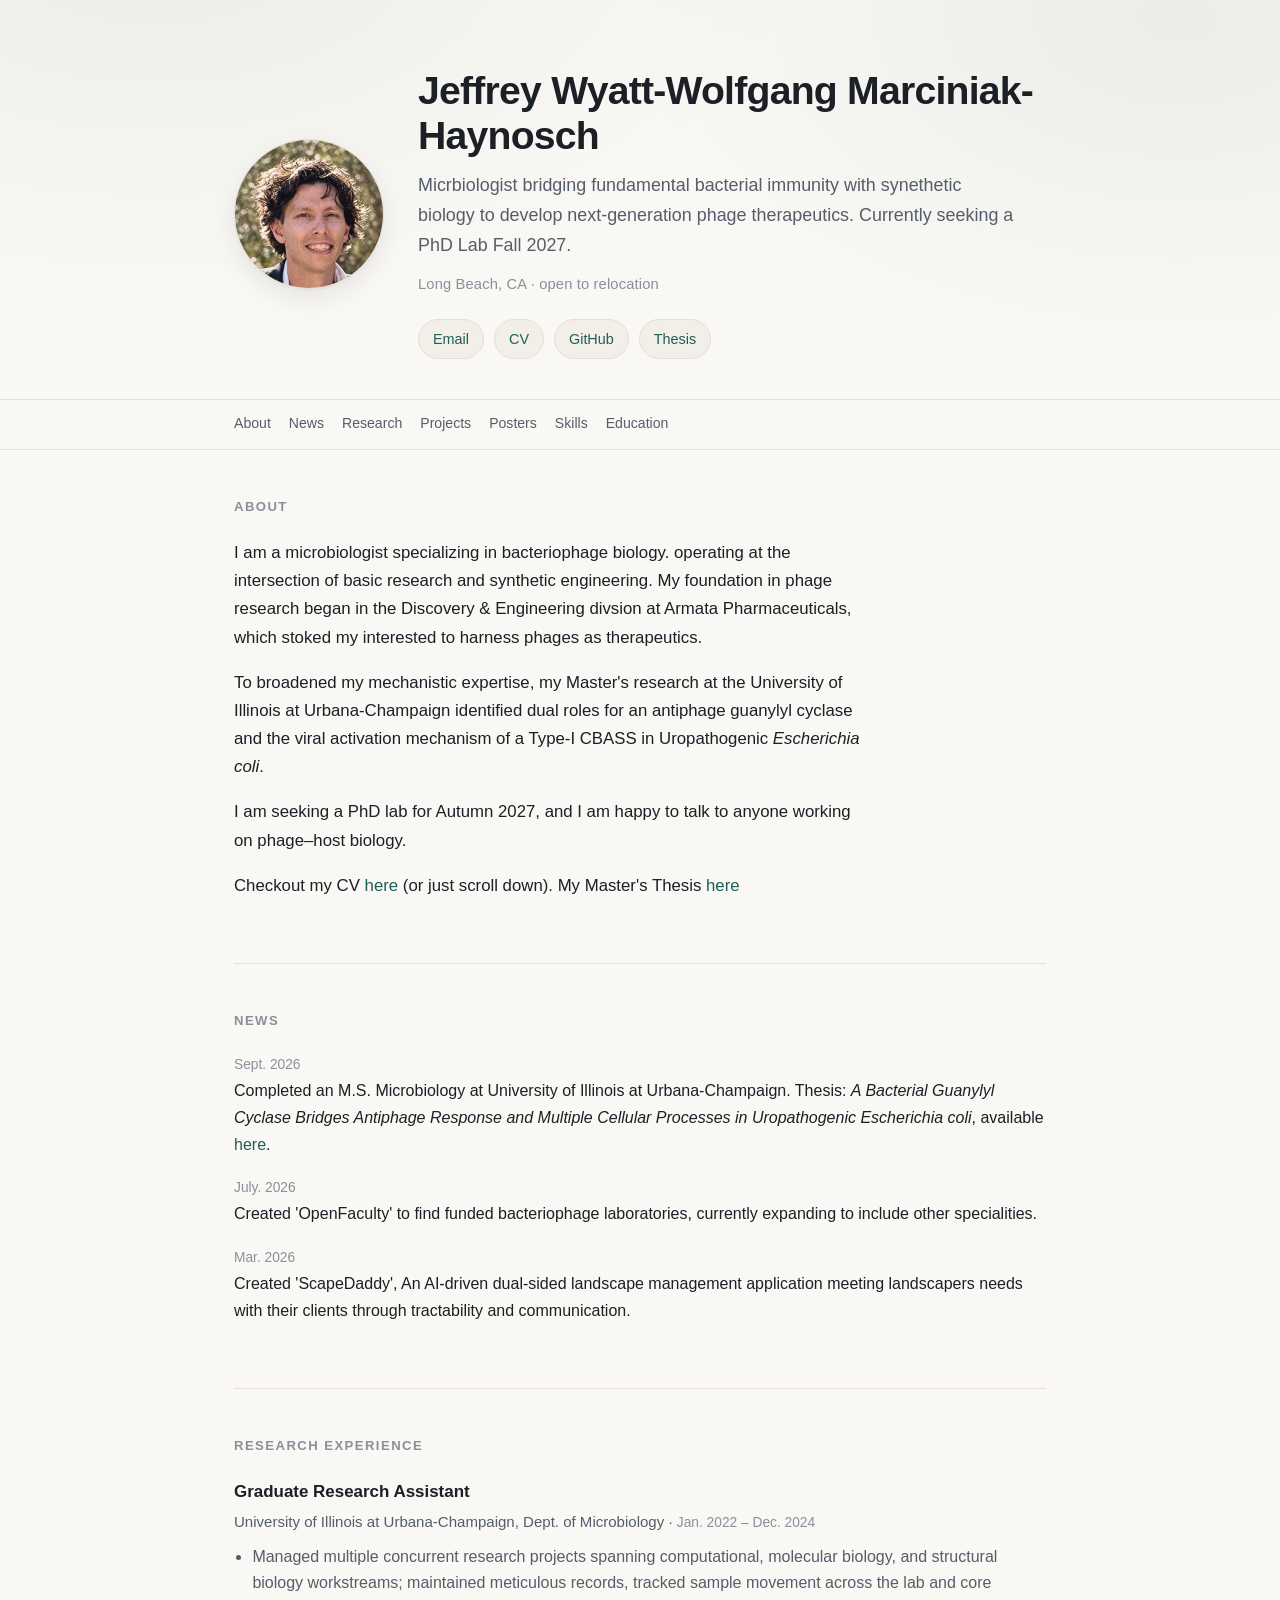
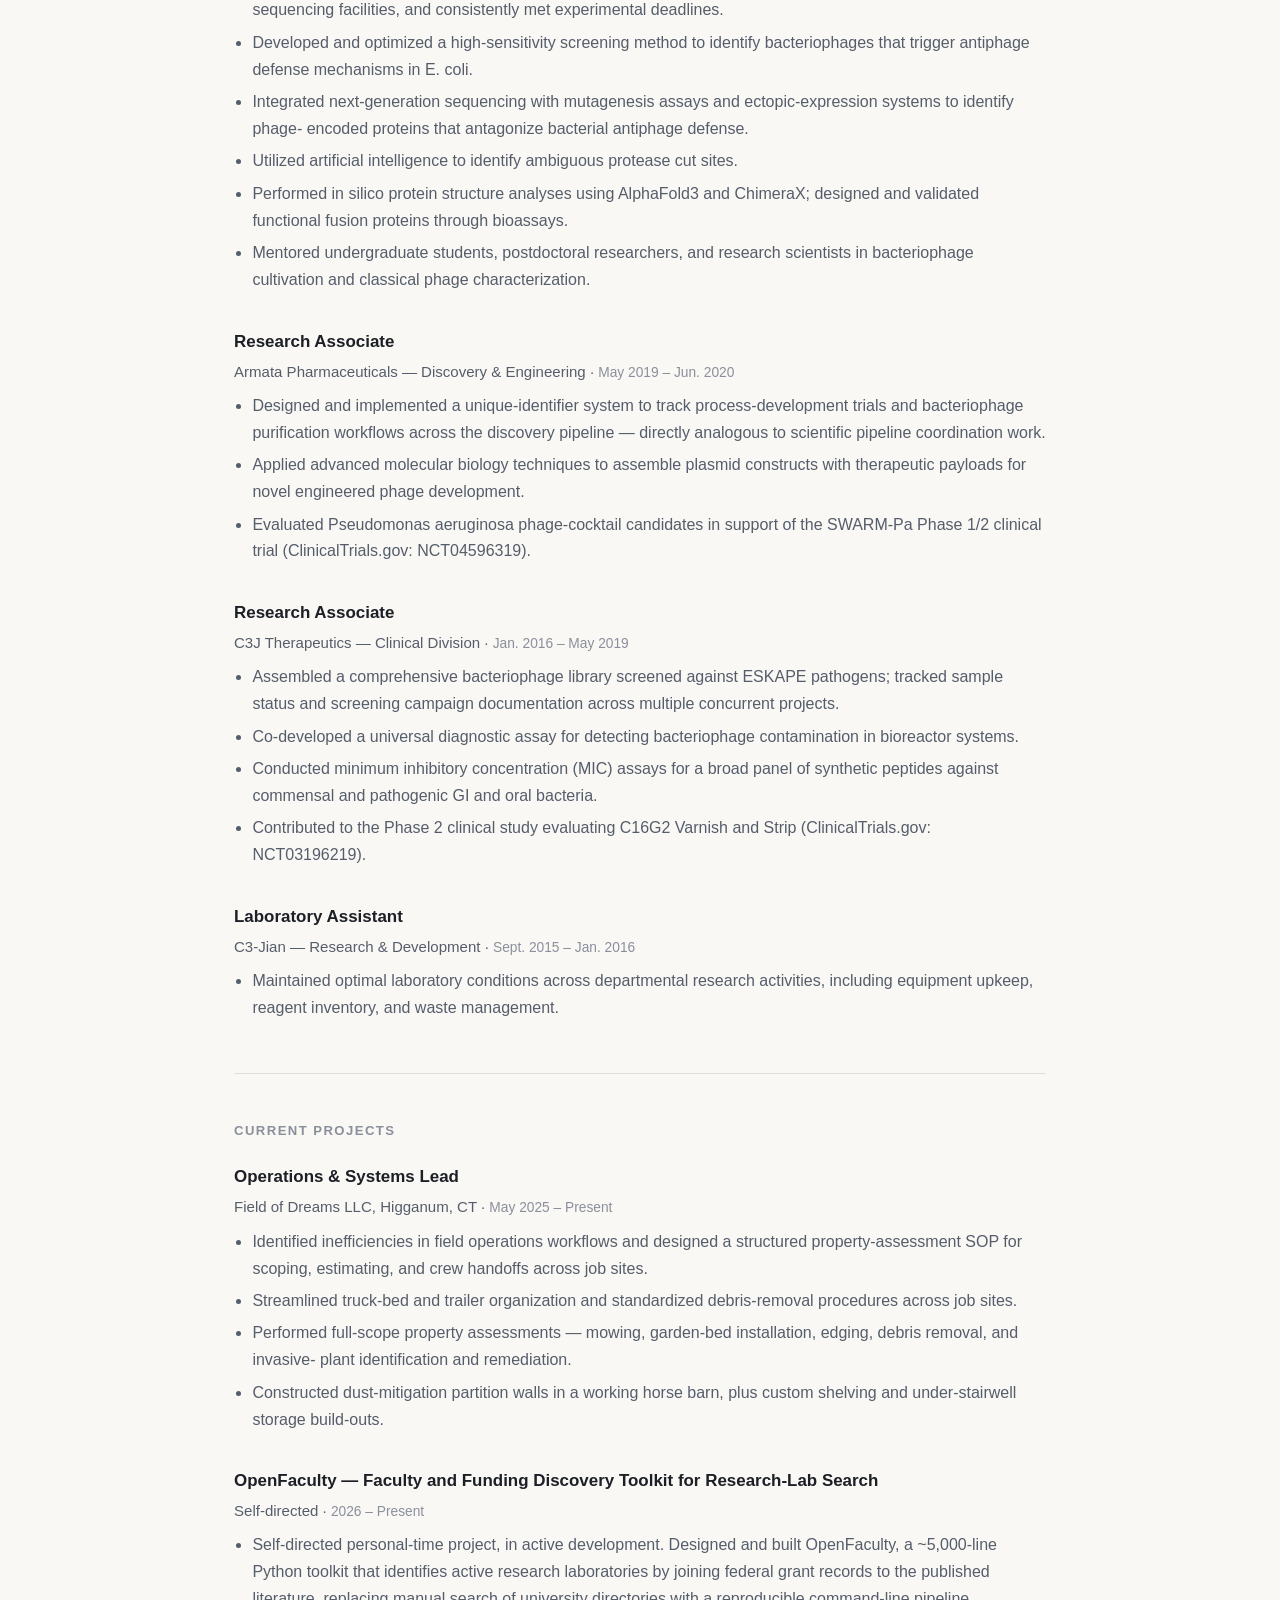
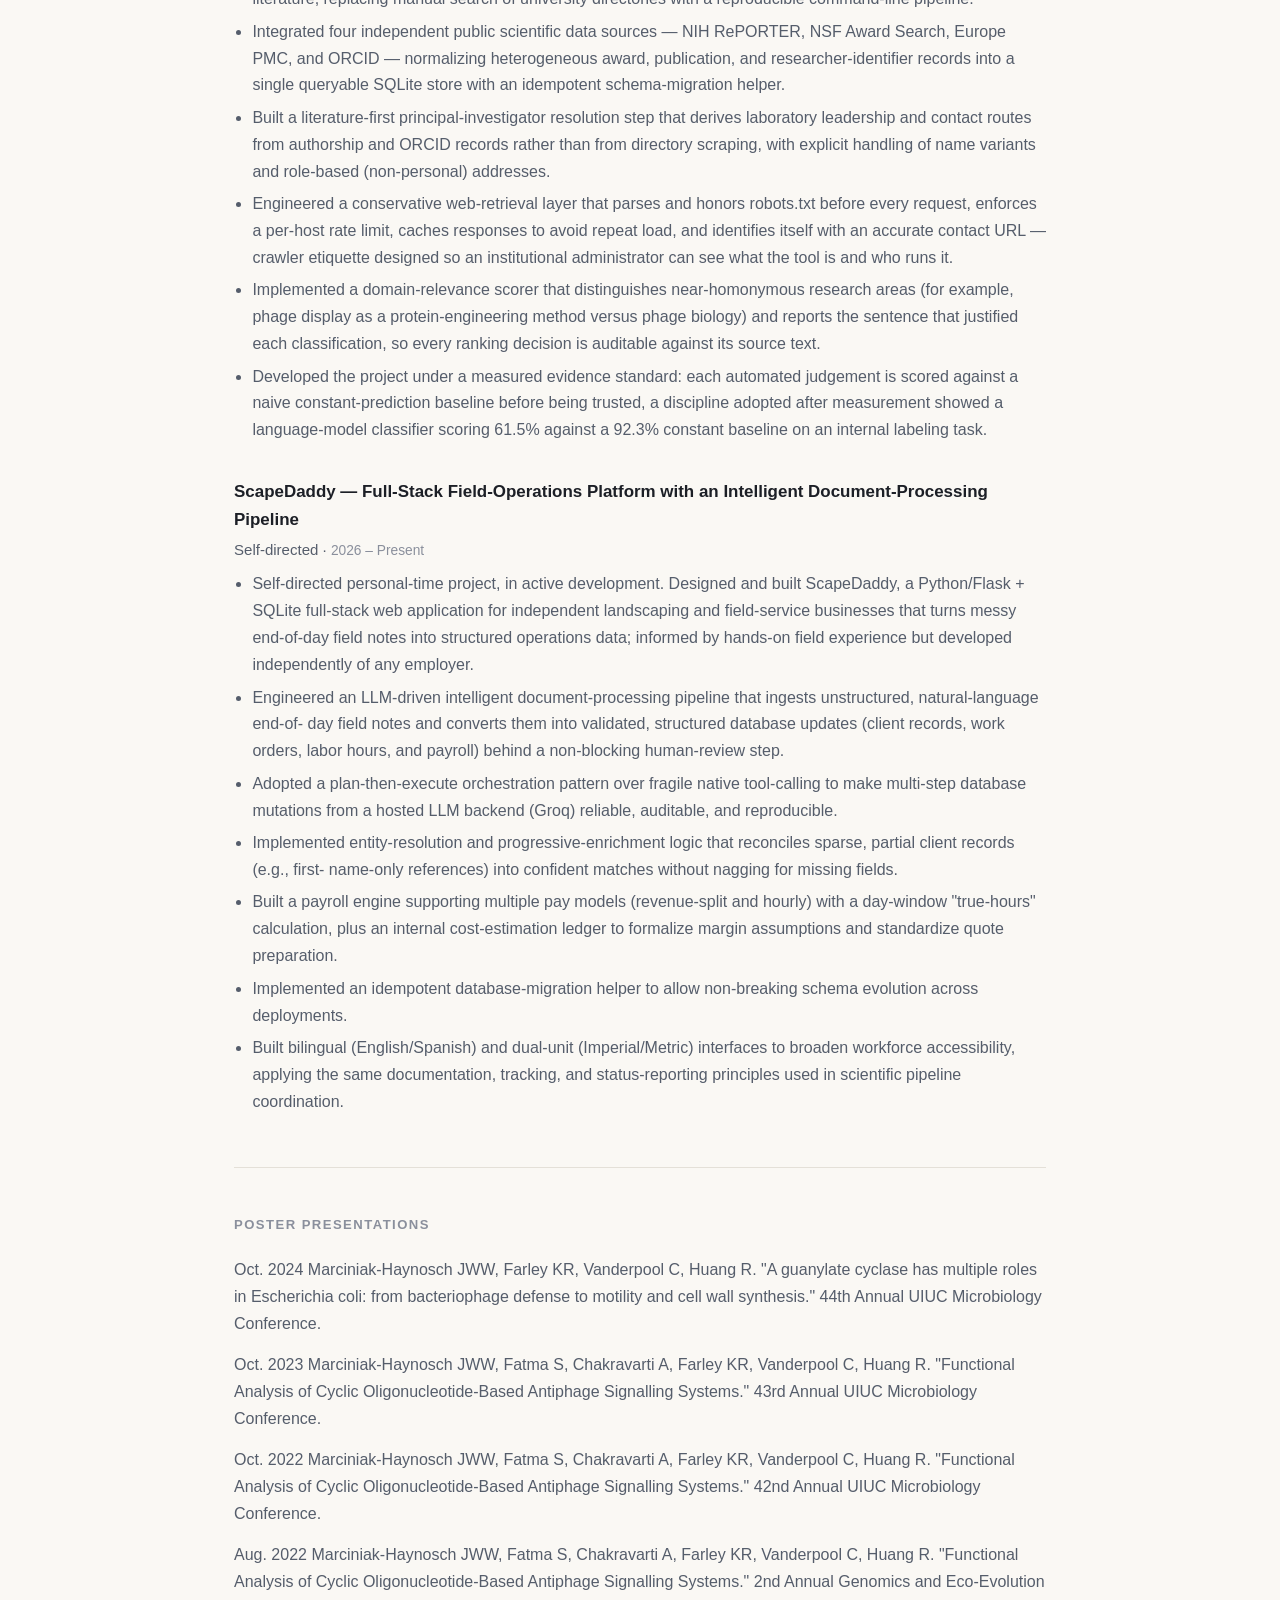
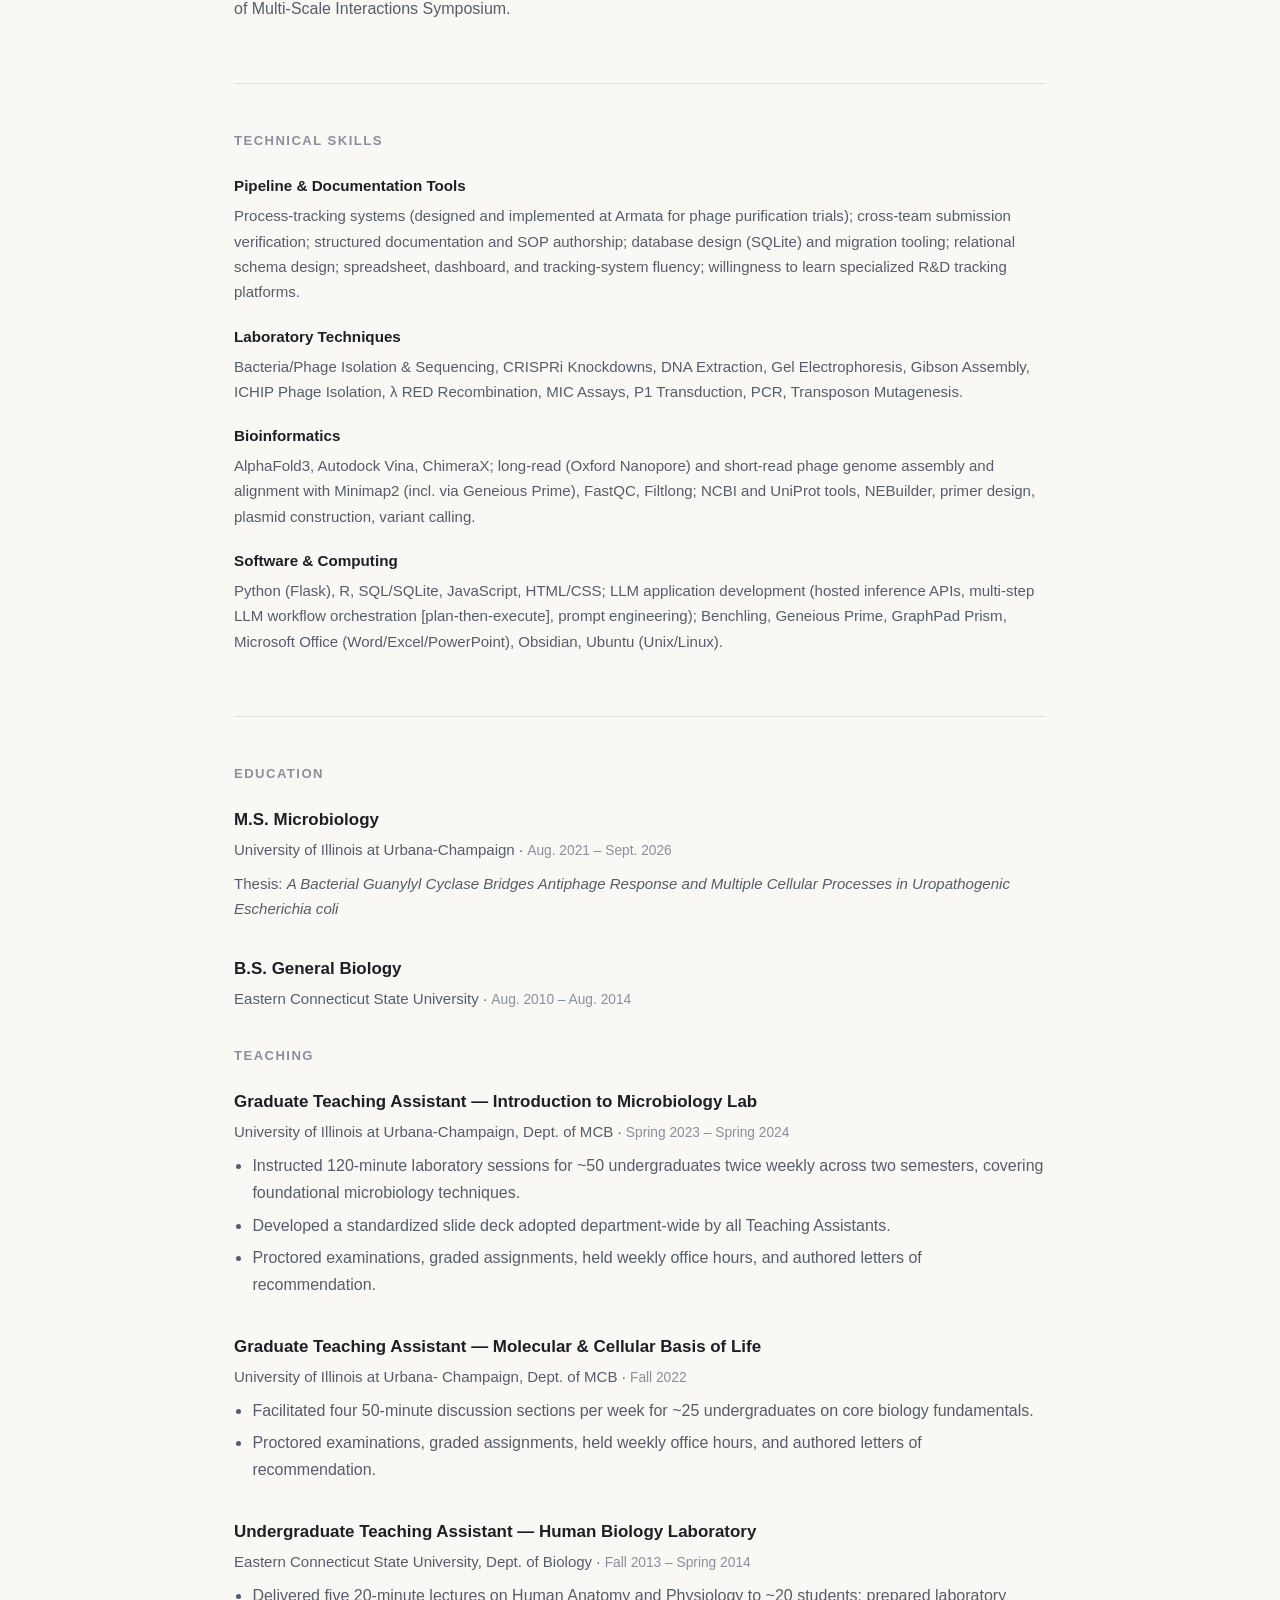
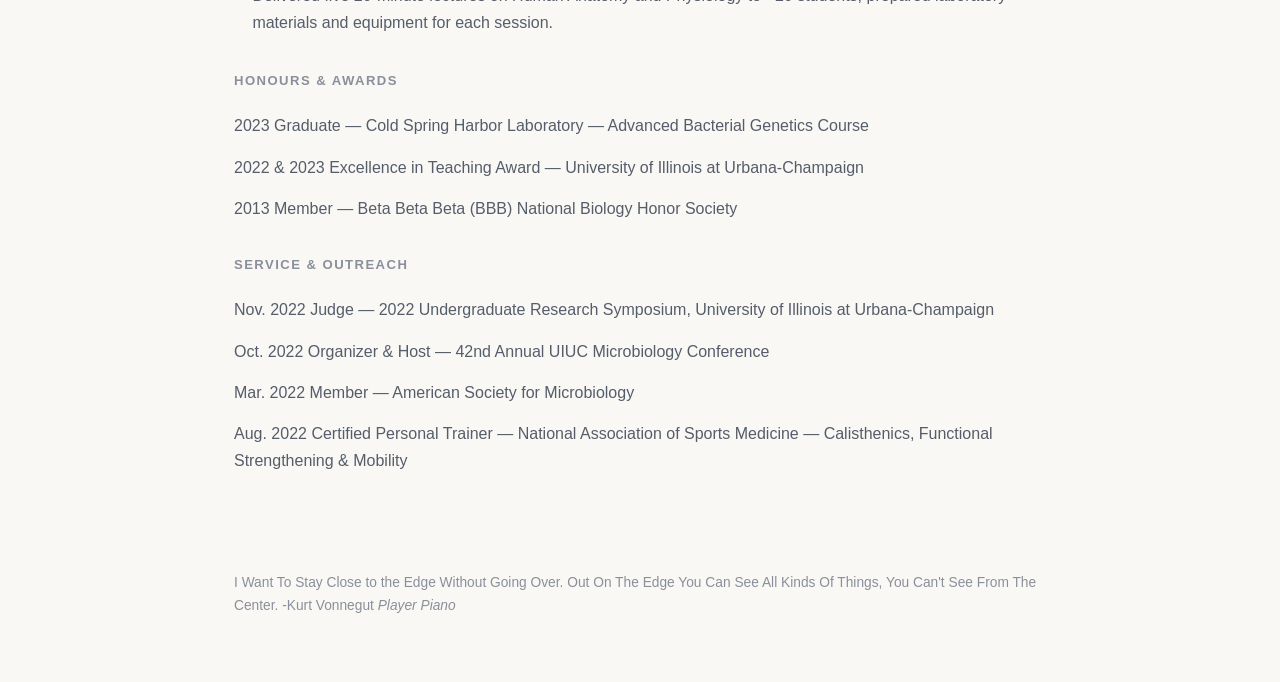
==== commit efc3b25d: "Modify CV link and duplicate news section content Updated the CV and thesis links in the introductio" ====
--- a/index.html
+++ b/index.html
@@ -47,13 +47,13 @@
     <p>I am seeking a PhD lab for Autumn 2027, and I am happy to talk to
        anyone working on phage&ndash;host biology.</p>
     
-    <p>Checkout my CV <a href="cv.html">here</a>. My Master's Thesis <a href="thesis.html">here</a></p>
+    <p>Checkout my CV <a href="cv.html">here</a> (or just scroll down). My Master's Thesis <a href="thesis.html">here</a></p>
   </div>
 </section>
 
 <section id="news">
   <h2>News</h2>
-  <ul class="news"><li><span class="when">Sept. 2026</span>Completed an M.S. Microbiology at University of Illinois at Urbana-Champaign. Thesis: <em>A Bacterial Guanylyl Cyclase Bridges Antiphage Response and Multiple Cellular Processes in Uropathogenic Escherichia coli</em>, available <a href="thesis.html">here</a>.</li><li><span class="when">July. 2026</span>Created 'OpenFaculty' to find funded bacteriophage laboratories, currently expanding to include other specialities.</li><li><span class="when">Mar. 2026</span> Created 'ScapeDaddy'. An AI-driven dual-sided landscape management application meeting landscapers needs with their clients through tractability and communication.</li></ul>
+  <ul class="news"><li><span class="when">Sept. 2026</span>Completed an M.S. Microbiology at University of Illinois at Urbana-Champaign. Thesis: <em>A Bacterial Guanylyl Cyclase Bridges Antiphage Response and Multiple Cellular Processes in Uropathogenic Escherichia coli</em>, available <a href="thesis.html">here</a>.</li><li><span class="when">July. 2026</span>Created 'OpenFaculty' to find funded bacteriophage laboratories, currently expanding to include other specialities.</li><li><span class="when">Mar. 2026</span> Created 'ScapeDaddy', An AI-driven dual-sided landscape management application meeting landscapers needs with their clients through tractability and communication.</li></ul>
 </section>
 
 <section id="research">
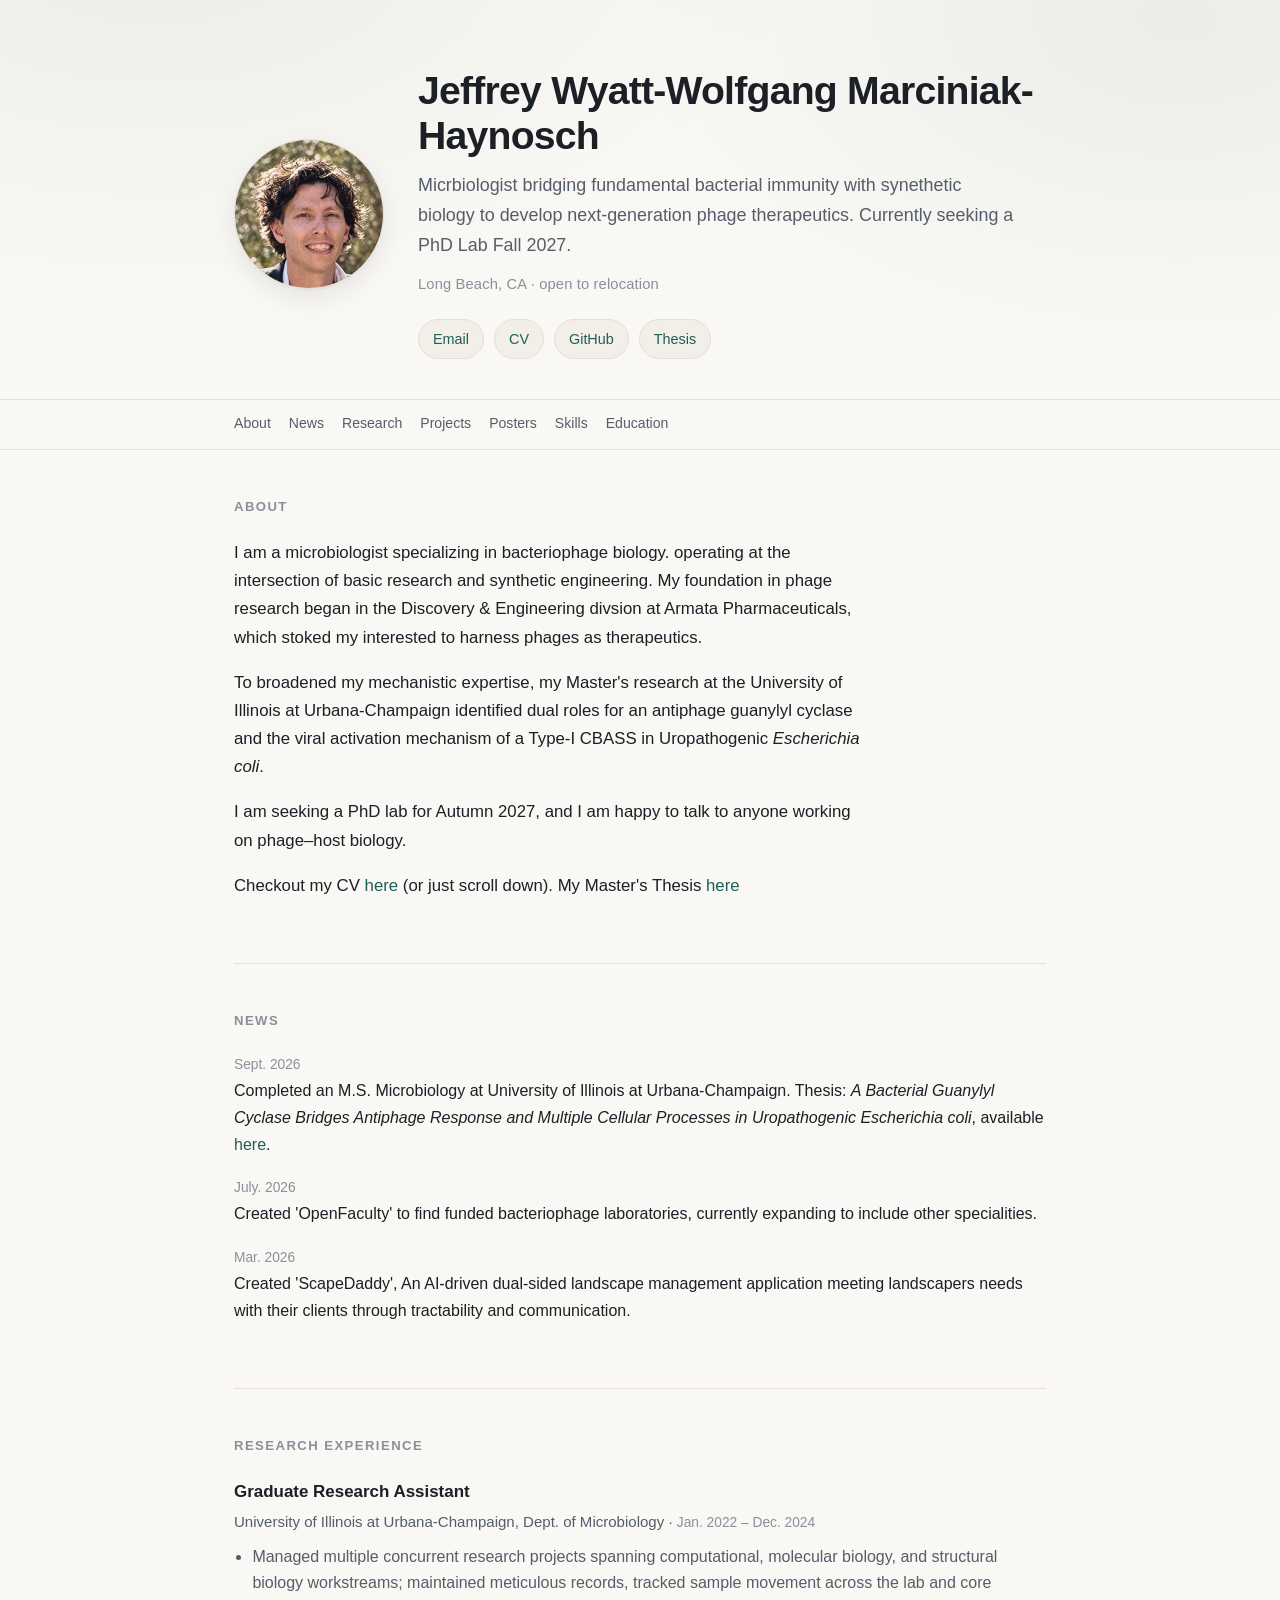
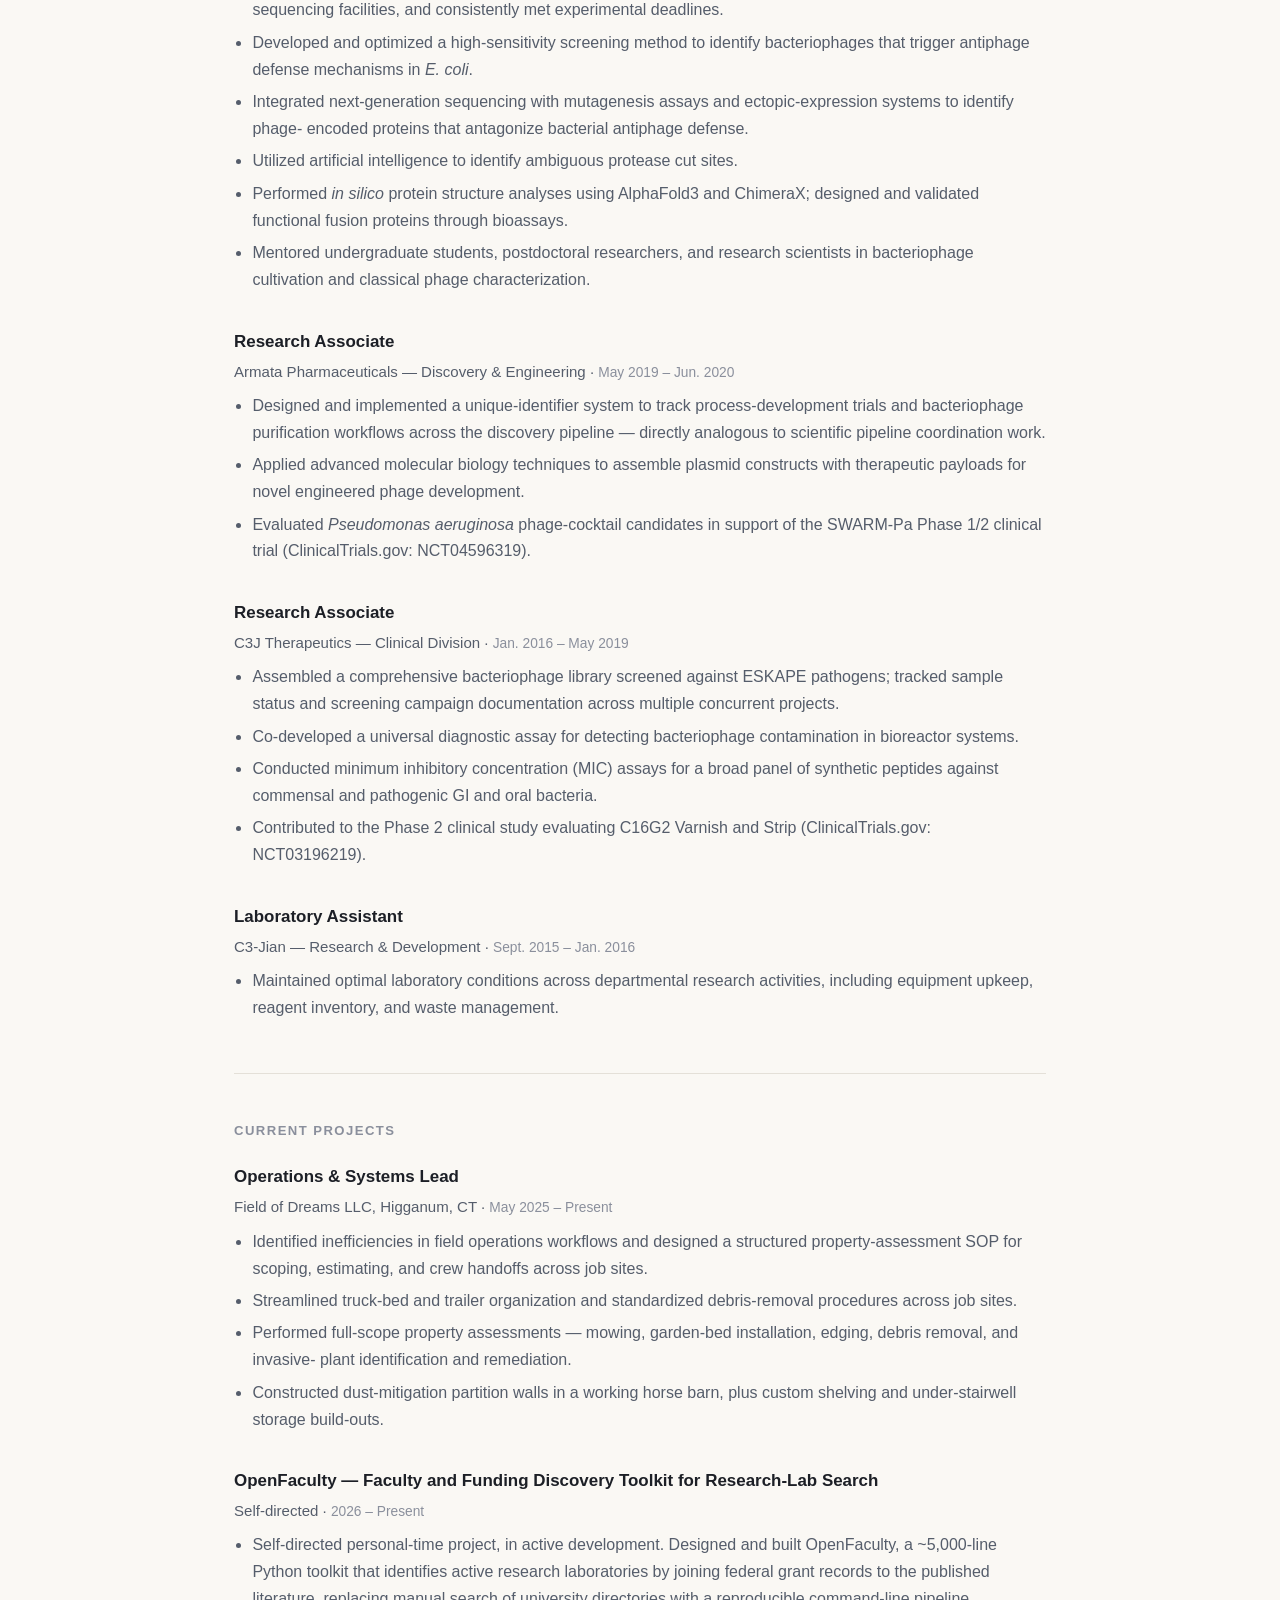
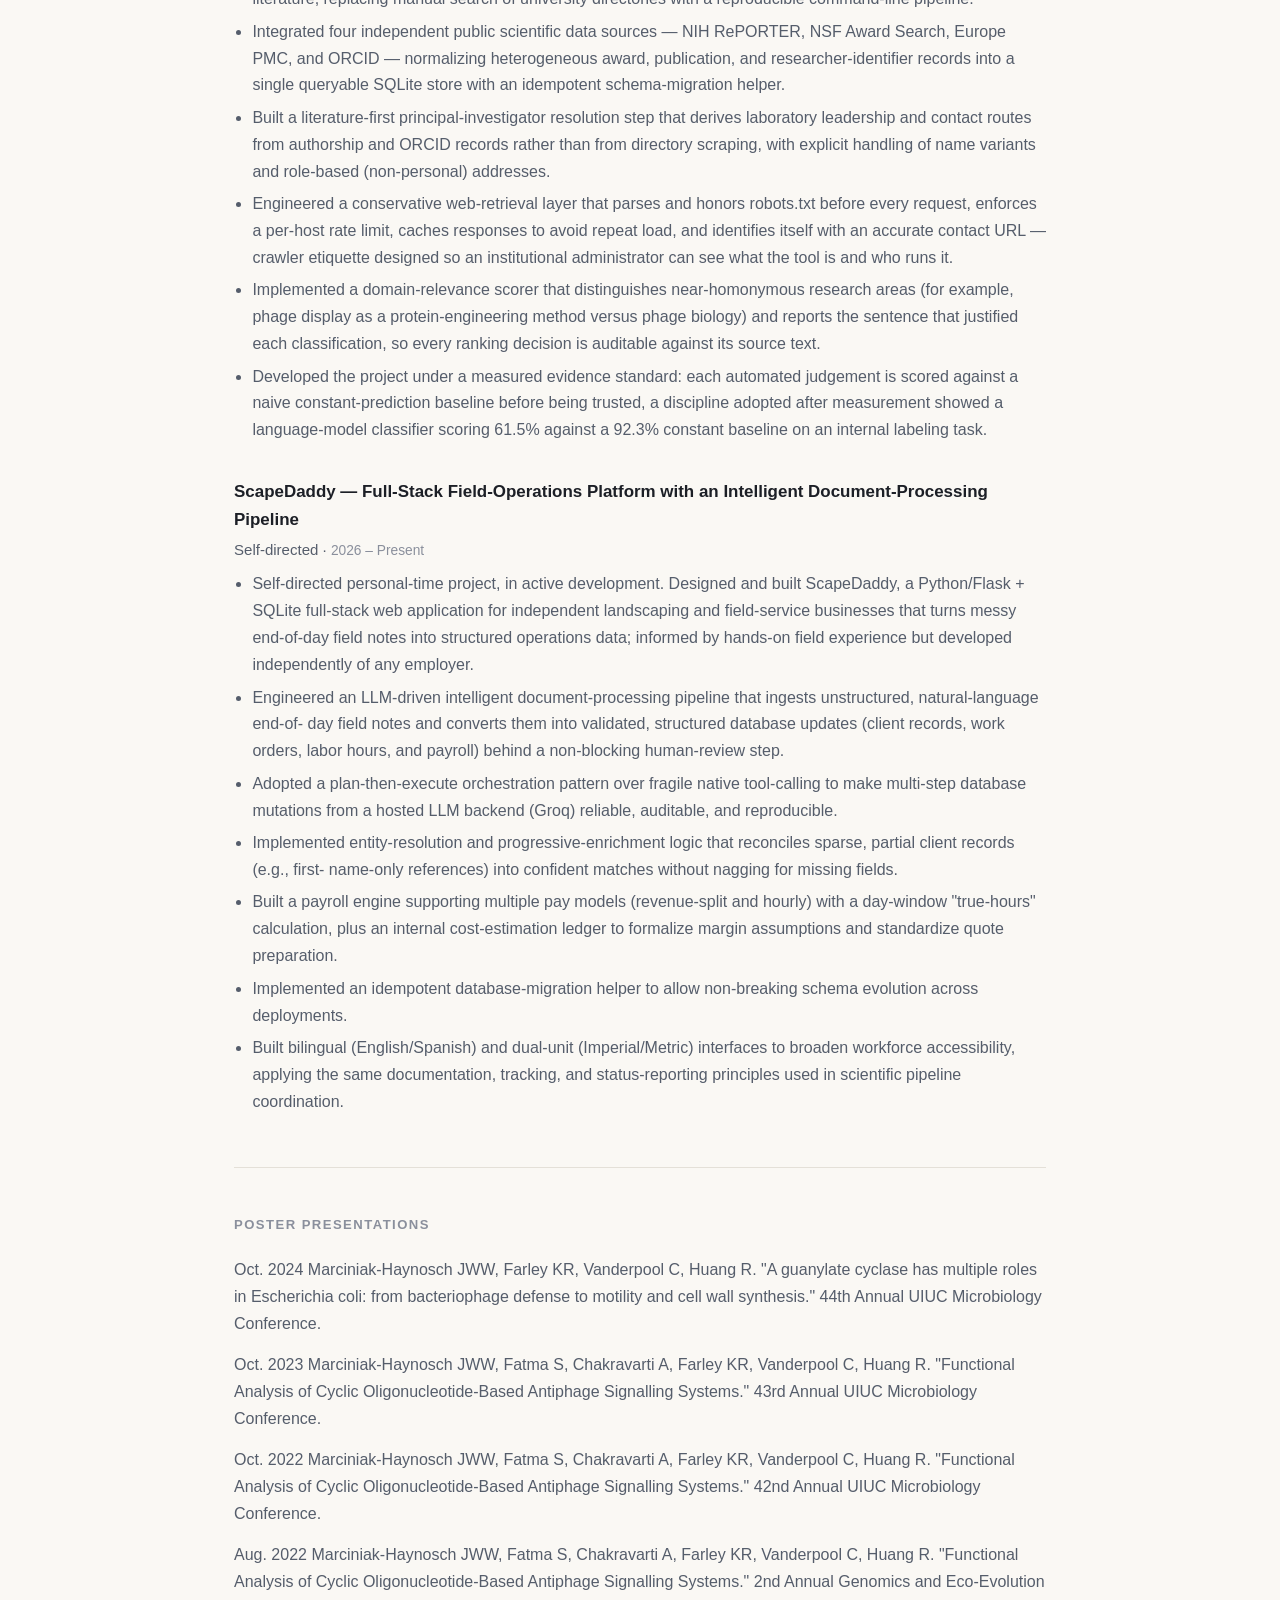
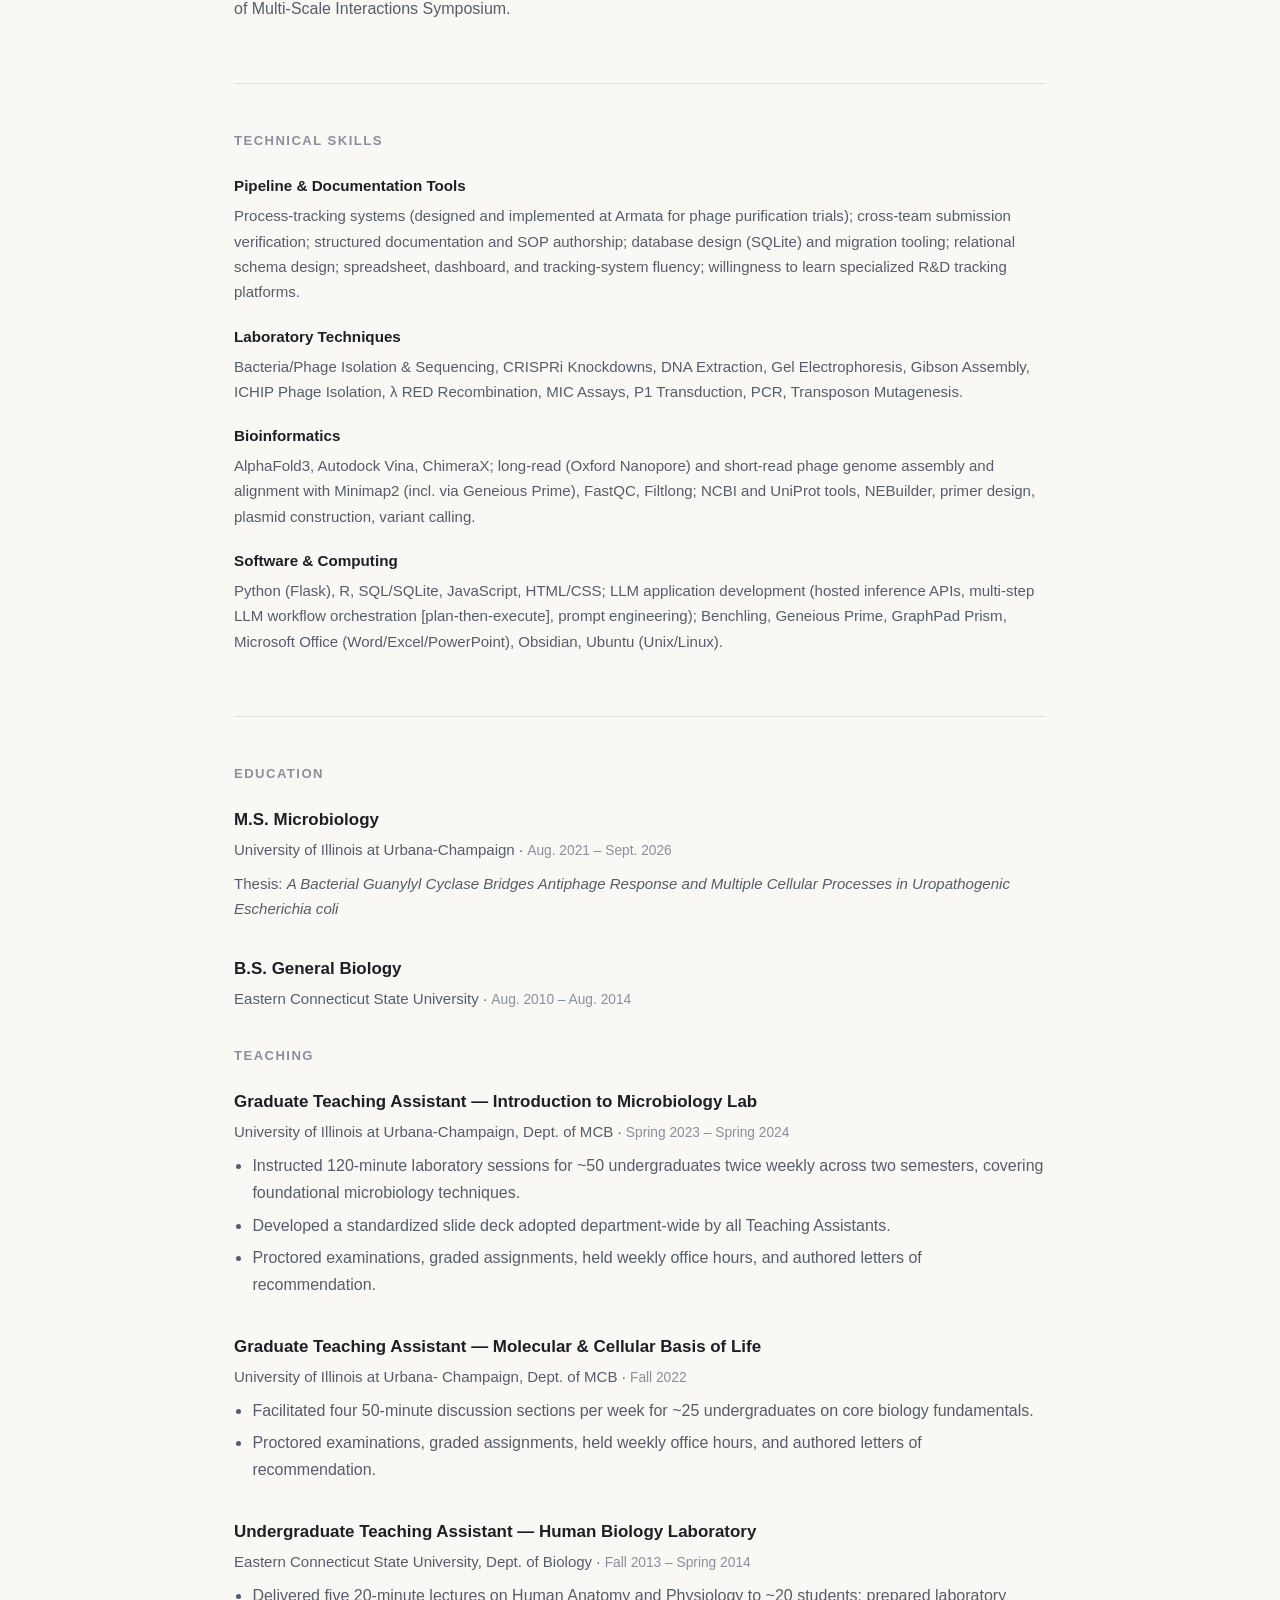
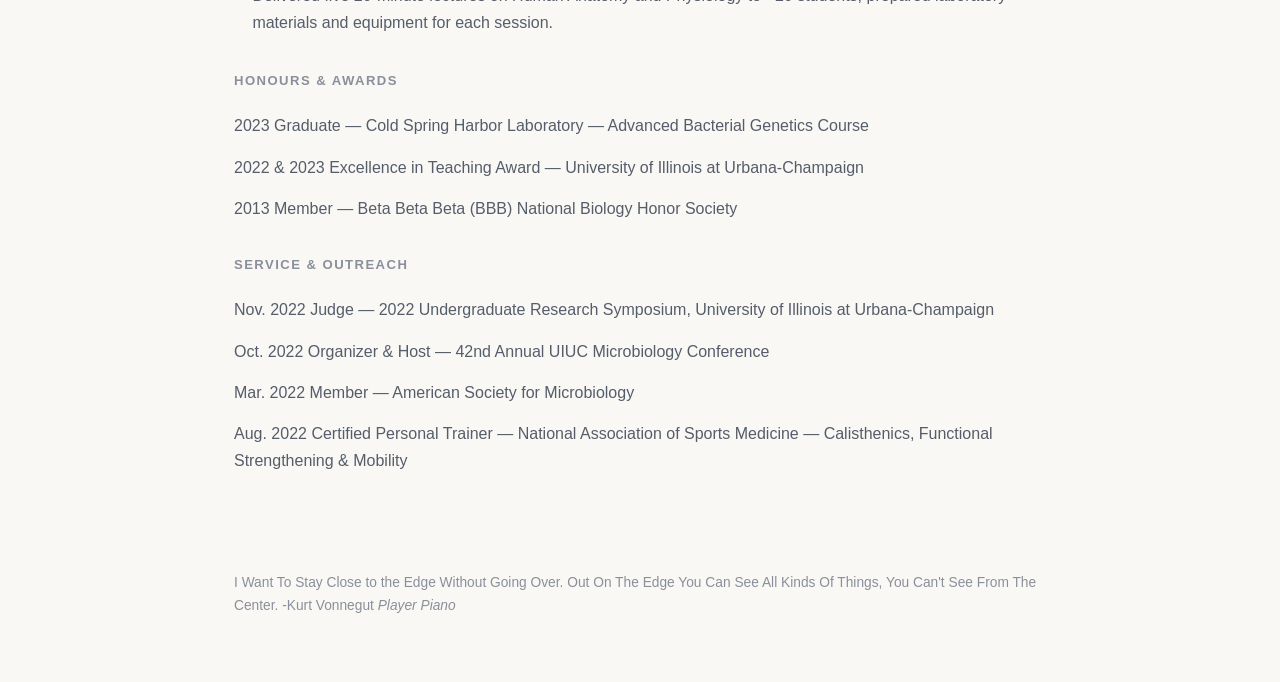
==== commit 6dd01308: "Fix duplicate entries in research experience section formatting italicized some things punctuated ot" ====
--- a/index.html
+++ b/index.html
@@ -58,8 +58,8 @@
 
 <section id="research">
   <h2>Research experience</h2>
-  <div class="entry"><h3>Graduate Research Assistant</h3><p class="meta">University of Illinois at Urbana-Champaign, Dept. of Microbiology &middot; <span class=when>Jan. 2022 – Dec. 2024</span></p><ul><li>Managed multiple concurrent research projects spanning computational, molecular biology, and structural biology workstreams; maintained meticulous records, tracked sample movement across the lab and core sequencing facilities, and consistently met experimental deadlines.</li><li>Developed and optimized a high-sensitivity screening method to identify bacteriophages that trigger antiphage defense mechanisms in E. coli.</li><li>Integrated next-generation sequencing with mutagenesis assays and ectopic-expression systems to identify phage- encoded proteins that antagonize bacterial antiphage defense.</li><li>Utilized artificial intelligence to identify ambiguous protease cut sites.</li><li>Performed in silico protein structure analyses using AlphaFold3 and ChimeraX; designed and validated functional fusion proteins through bioassays.</li><li>Mentored undergraduate students, postdoctoral researchers, and research scientists in bacteriophage cultivation and classical phage characterization.</li></ul></div>
-<div class="entry"><h3>Research Associate</h3><p class="meta">Armata Pharmaceuticals — Discovery &amp; Engineering &middot; <span class=when>May 2019 – Jun. 2020</span></p><ul><li>Designed and implemented a unique-identifier system to track process-development trials and bacteriophage purification workflows across the discovery pipeline — directly analogous to scientific pipeline coordination work.</li><li>Applied advanced molecular biology techniques to assemble plasmid constructs with therapeutic payloads for novel engineered phage development.</li><li>Evaluated Pseudomonas aeruginosa phage-cocktail candidates in support of the SWARM-Pa Phase 1/2 clinical trial (ClinicalTrials.gov: NCT04596319).</li></ul></div>
+  <div class="entry"><h3>Graduate Research Assistant</h3><p class="meta">University of Illinois at Urbana-Champaign, Dept. of Microbiology &middot; <span class=when>Jan. 2022 – Dec. 2024</span></p><ul><li>Managed multiple concurrent research projects spanning computational, molecular biology, and structural biology workstreams; maintained meticulous records, tracked sample movement across the lab and core sequencing facilities, and consistently met experimental deadlines.</li><li>Developed and optimized a high-sensitivity screening method to identify bacteriophages that trigger antiphage defense mechanisms in <em>E. coli</em>.</li><li>Integrated next-generation sequencing with mutagenesis assays and ectopic-expression systems to identify phage- encoded proteins that antagonize bacterial antiphage defense.</li><li>Utilized artificial intelligence to identify ambiguous protease cut sites.</li><li>Performed <em>in silico</em> protein structure analyses using AlphaFold3 and ChimeraX; designed and validated functional fusion proteins through bioassays.</li><li>Mentored undergraduate students, postdoctoral researchers, and research scientists in bacteriophage cultivation and classical phage characterization.</li></ul></div>
+<div class="entry"><h3>Research Associate</h3><p class="meta">Armata Pharmaceuticals — Discovery &amp; Engineering &middot; <span class=when>May 2019 – Jun. 2020</span></p><ul><li>Designed and implemented a unique-identifier system to track process-development trials and bacteriophage purification workflows across the discovery pipeline — directly analogous to scientific pipeline coordination work.</li><li>Applied advanced molecular biology techniques to assemble plasmid constructs with therapeutic payloads for novel engineered phage development.</li><li>Evaluated <em>Pseudomonas aeruginosa</em> phage-cocktail candidates in support of the SWARM-Pa Phase 1/2 clinical trial (ClinicalTrials.gov: NCT04596319).</li></ul></div>
 <div class="entry"><h3>Research Associate</h3><p class="meta">C3J Therapeutics — Clinical Division &middot; <span class=when>Jan. 2016 – May 2019</span></p><ul><li>Assembled a comprehensive bacteriophage library screened against ESKAPE pathogens; tracked sample status and screening campaign documentation across multiple concurrent projects.</li><li>Co-developed a universal diagnostic assay for detecting bacteriophage contamination in bioreactor systems.</li><li>Conducted minimum inhibitory concentration (MIC) assays for a broad panel of synthetic peptides against commensal and pathogenic GI and oral bacteria.</li><li>Contributed to the Phase 2 clinical study evaluating C16G2 Varnish and Strip (ClinicalTrials.gov: NCT03196219).</li></ul></div>
 <div class="entry"><h3>Laboratory Assistant</h3><p class="meta">C3-Jian — Research &amp; Development &middot; <span class=when>Sept. 2015 – Jan. 2016</span></p><ul><li>Maintained optimal laboratory conditions across departmental research activities, including equipment upkeep, reagent inventory, and waste management.</li></ul></div>
 </section>
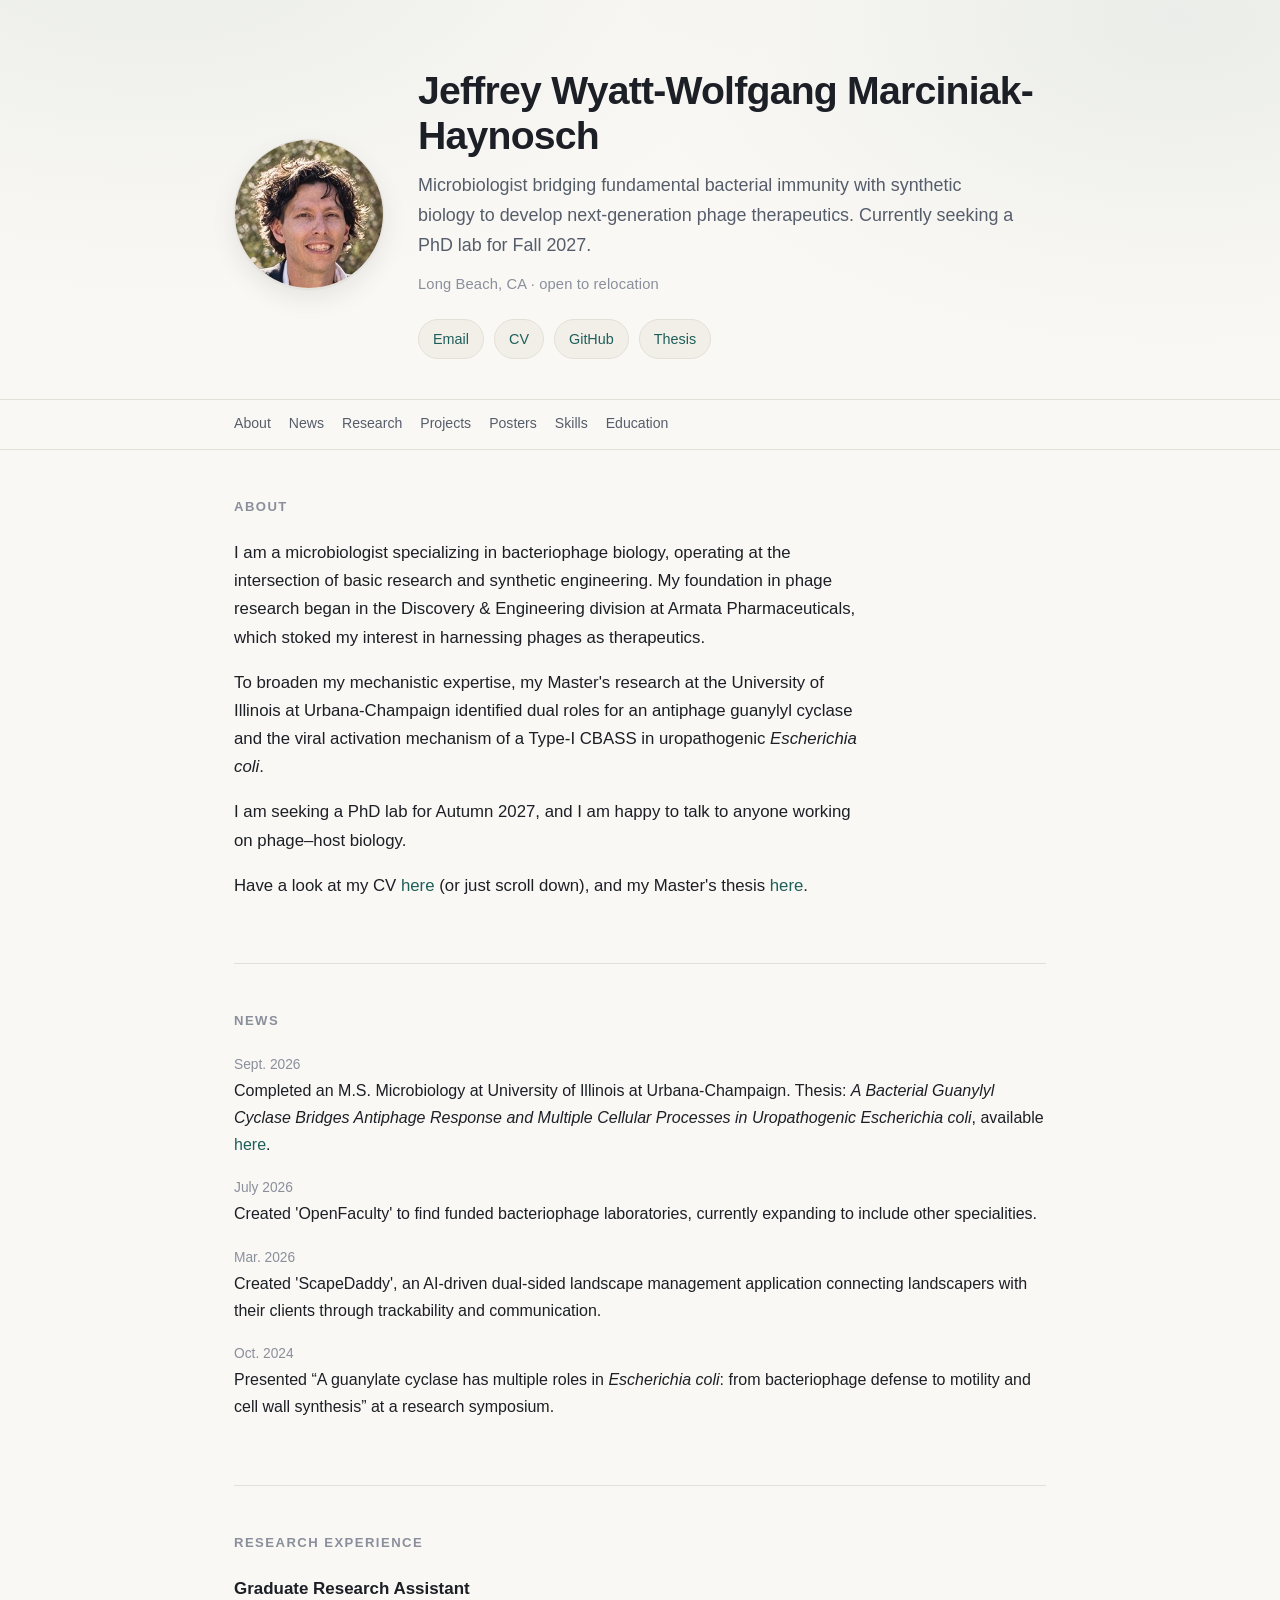
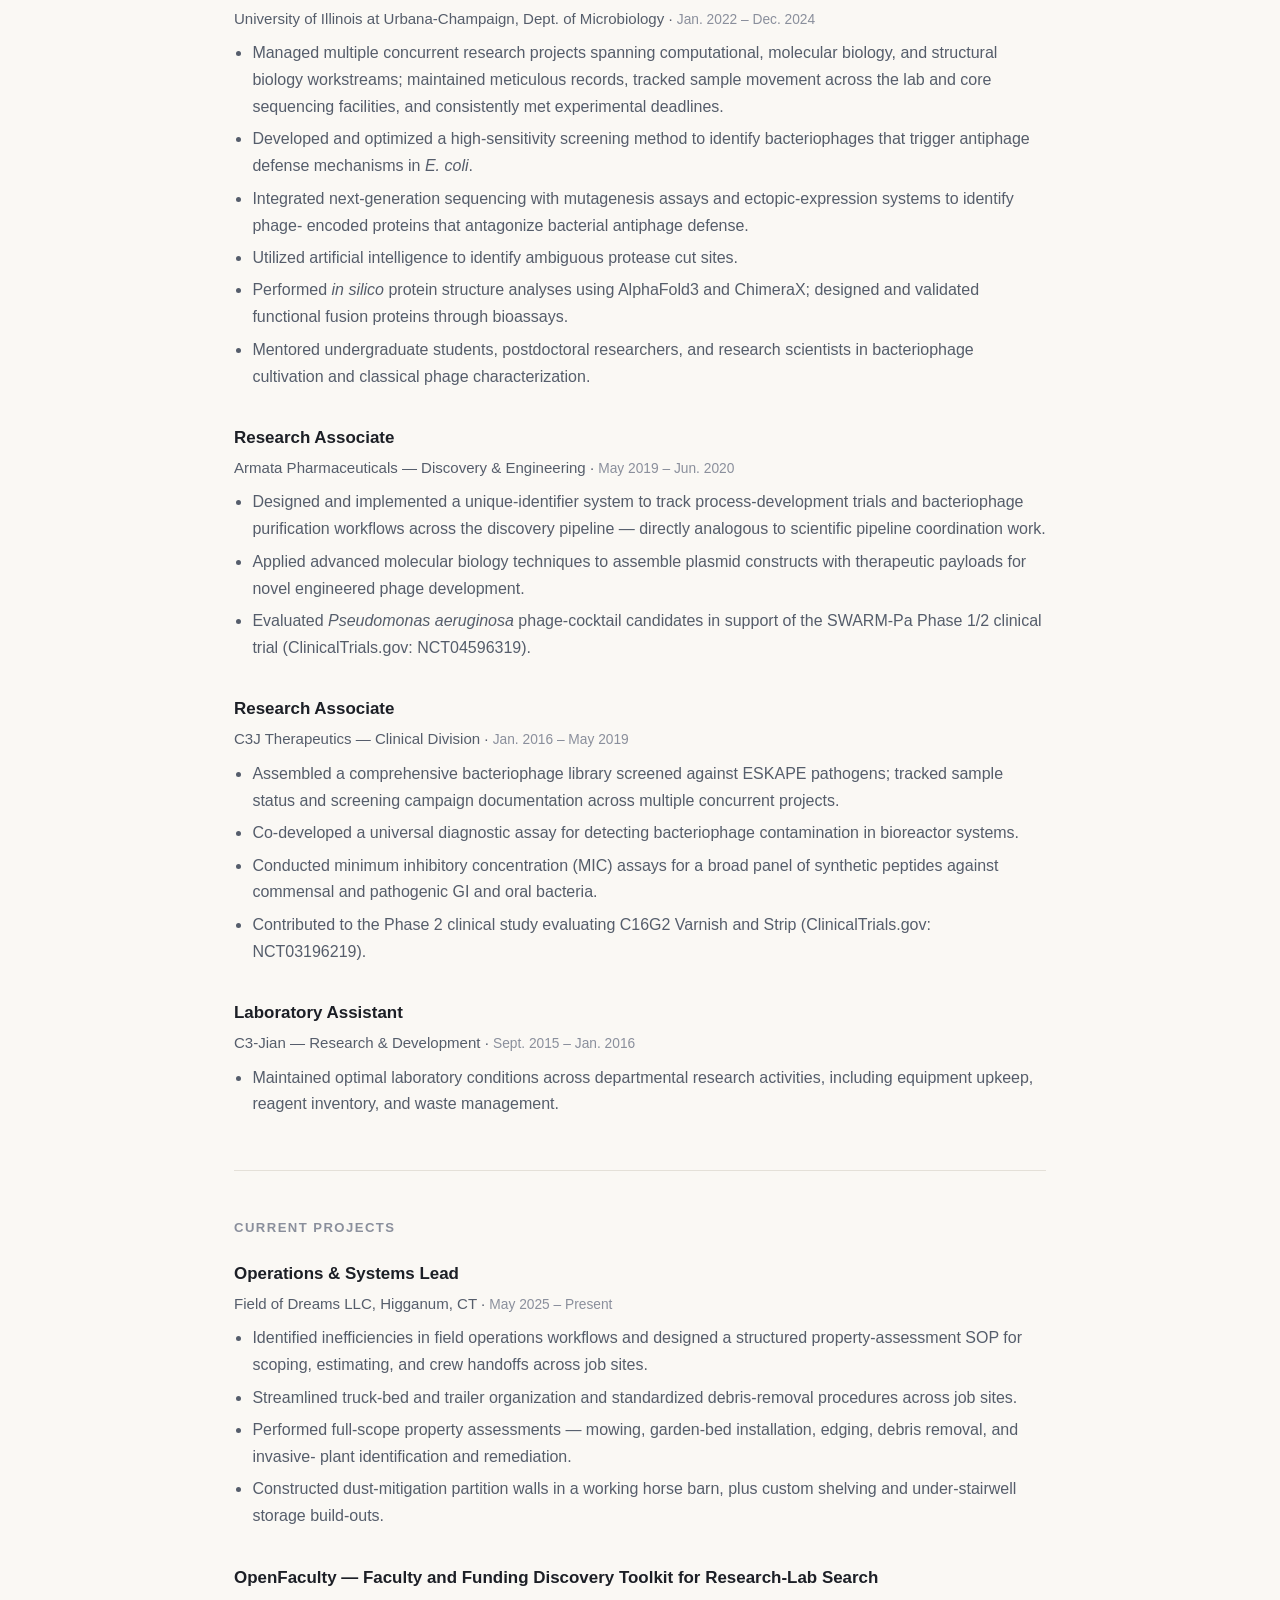
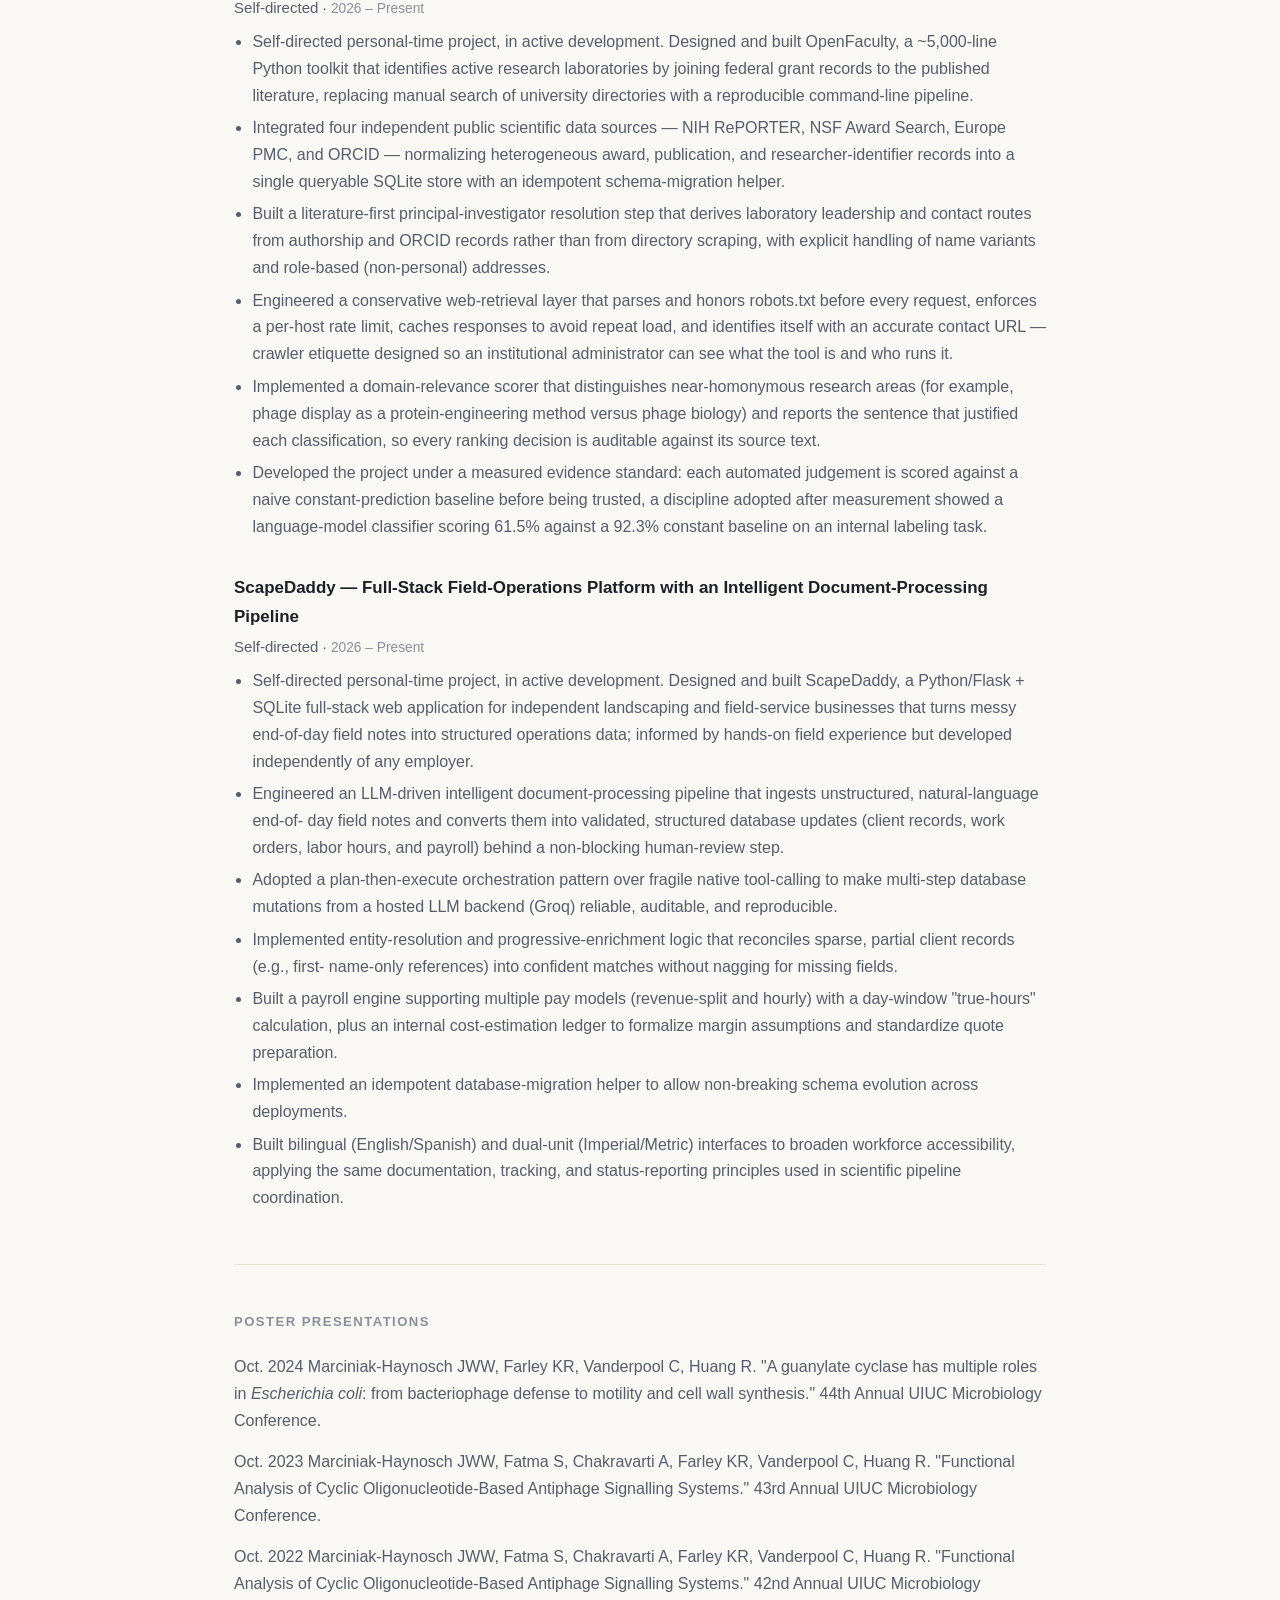
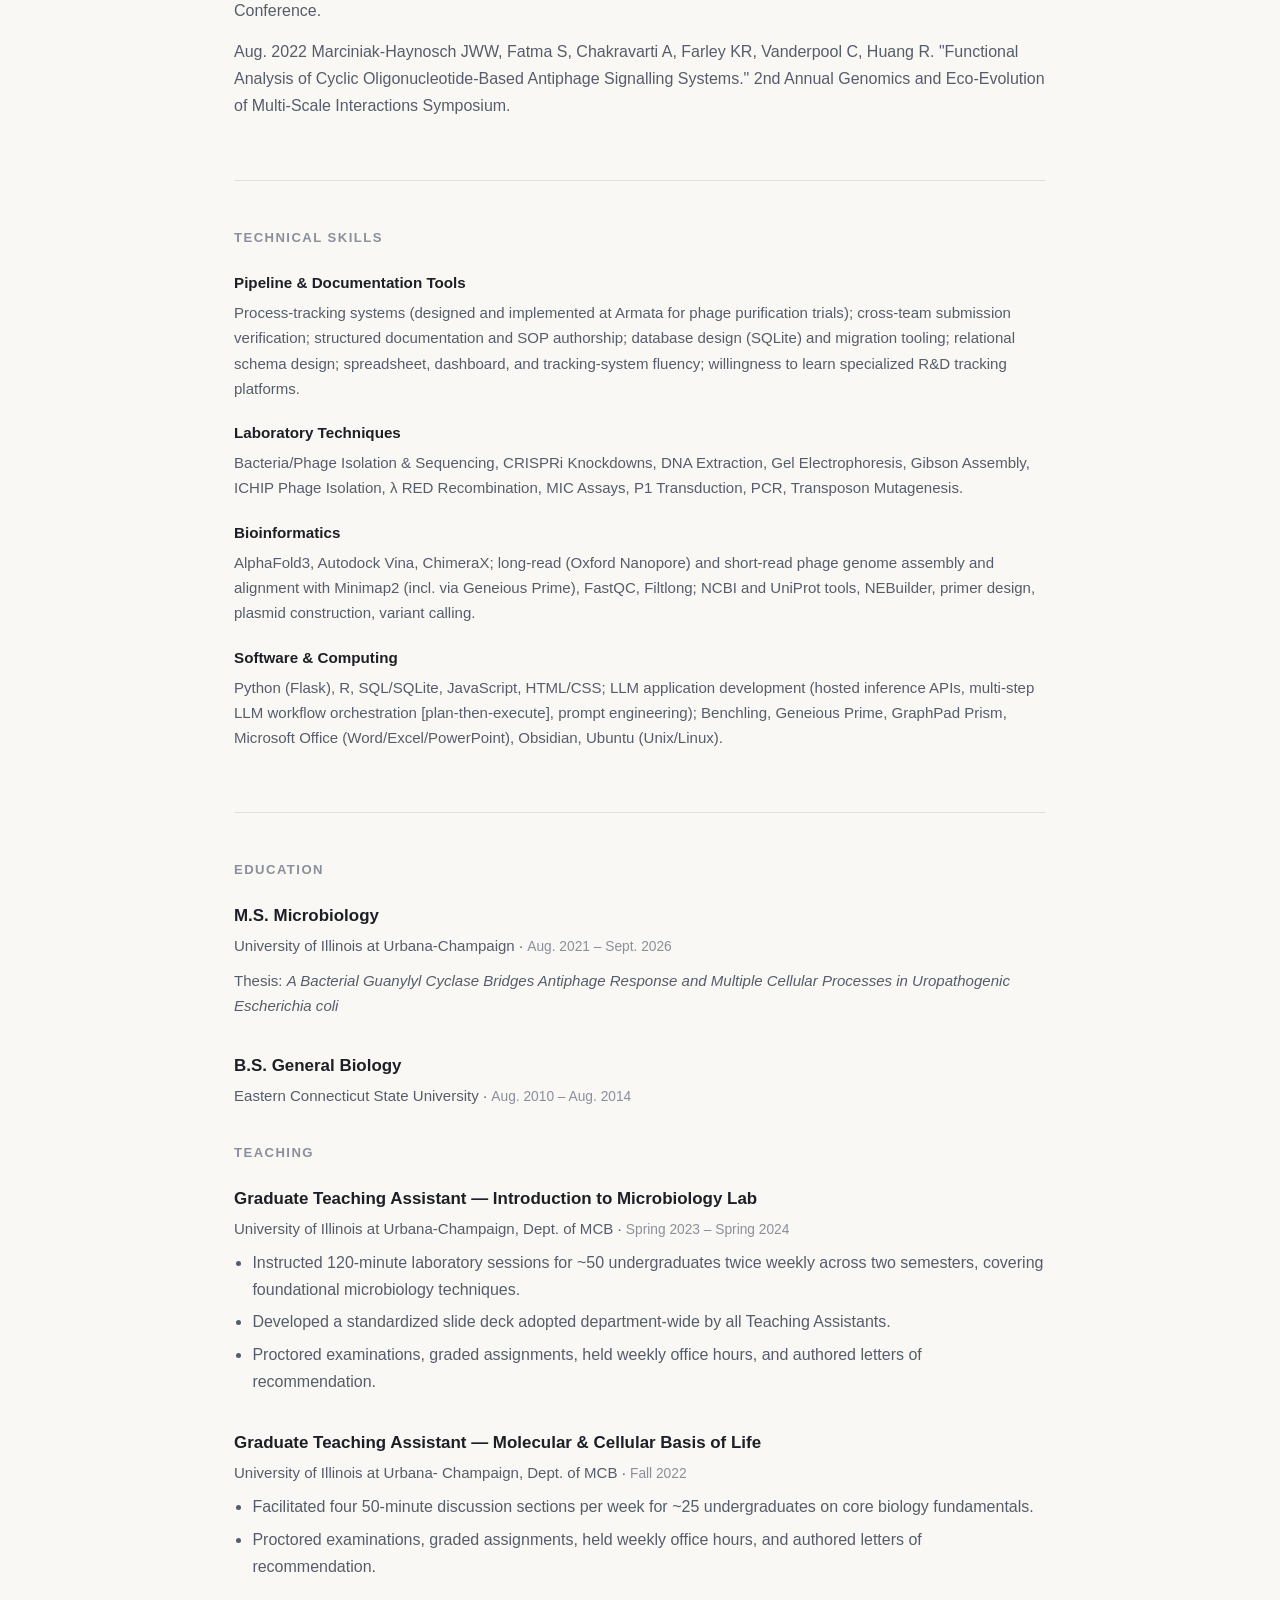
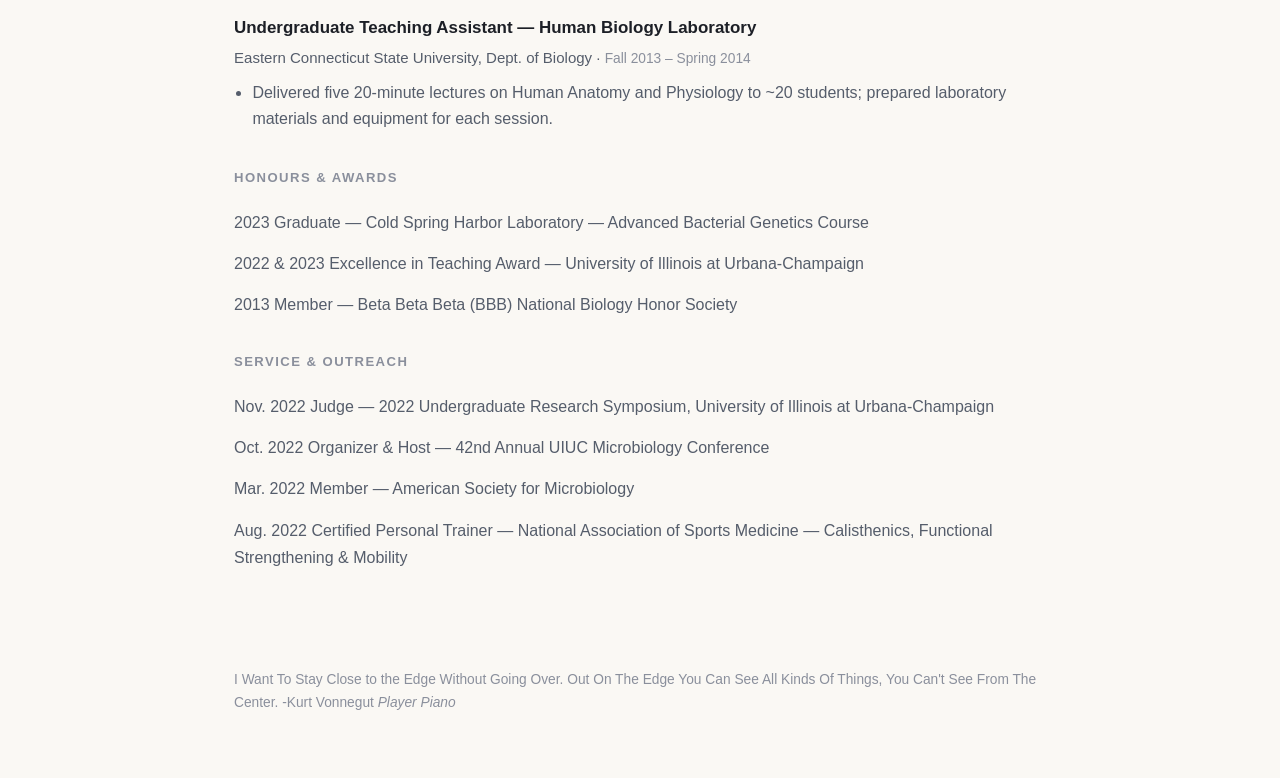
==== commit 08206a66: "index: his own wording, now generated from the file he edits Typos fixed (Micrbiologist, synethetic," ====
--- a/index.html
+++ b/index.html
@@ -13,9 +13,7 @@
   <img class="portrait" src="portrait.jpg" srcset="portrait.jpg 1x, portrait@2x.jpg 2x" width="240" height="240" alt="Jeffrey Wyatt-Wolfgang Marciniak-Haynosch">
   <div class="hero-text">
     <h1>Jeffrey Wyatt-Wolfgang Marciniak-Haynosch</h1>
-    <p class="tagline">Micrbiologist bridging fundamental bacterial immunity
-       with synethetic biology to develop next-generation phage therapeutics.
-       Currently seeking a PhD Lab Fall 2027.</p>
+    <p class="tagline">Microbiologist bridging fundamental bacterial immunity with synthetic biology to develop next-generation phage therapeutics. Currently seeking a PhD lab for Fall 2027.</p>
     <p class="where">Long Beach, CA &middot; open to relocation</p>
     <div class="links"><a href="mailto:jwyhaymar@proton.me">Email</a><a href="cv.html">CV</a><a href="https://github.com/JWWHaymar">GitHub</a><a href="thesis.html">Thesis</a></div>
   </div>
@@ -33,27 +31,16 @@
 <section id="about">
   <h2>About</h2>
   <div class="lede">
-    <p>I am a microbiologist specializing in bacteriophage biology.
-       operating at the intersection of basic research and synthetic 
-       engineering. My foundation in phage research began in the
-       Discovery & Engineering divsion at Armata Pharmaceuticals,
-       which stoked my interested to harness phages as therapeutics.</p>
-    
-    <p>To broadened my mechanistic expertise, my Master's research at the 
-       University of Illinois at Urbana-Champaign identified dual roles 
-       for an antiphage guanylyl cyclase and the viral activation 
-       mechanism of a Type-I CBASS in Uropathogenic <em>Escherichia coli</em>.</p>
-       
-    <p>I am seeking a PhD lab for Autumn 2027, and I am happy to talk to
-       anyone working on phage&ndash;host biology.</p>
-    
-    <p>Checkout my CV <a href="cv.html">here</a> (or just scroll down). My Master's Thesis <a href="thesis.html">here</a></p>
+    <p>I am a microbiologist specializing in bacteriophage biology, operating at the intersection of basic research and synthetic engineering. My foundation in phage research began in the Discovery &amp; Engineering division at Armata Pharmaceuticals, which stoked my interest in harnessing phages as therapeutics.</p>
+    <p>To broaden my mechanistic expertise, my Master&#x27;s research at the University of Illinois at Urbana-Champaign identified dual roles for an antiphage guanylyl cyclase and the viral activation mechanism of a Type-I CBASS in uropathogenic <em>Escherichia coli</em>.</p>
+    <p>I am seeking a PhD lab for Autumn 2027, and I am happy to talk to anyone working on phage–host biology.</p>
+    <p>Have a look at my CV <a href="cv.html">here</a> (or just scroll down), and my Master&#x27;s thesis <a href="thesis.html">here</a>.</p>
   </div>
 </section>
 
 <section id="news">
   <h2>News</h2>
-  <ul class="news"><li><span class="when">Sept. 2026</span>Completed an M.S. Microbiology at University of Illinois at Urbana-Champaign. Thesis: <em>A Bacterial Guanylyl Cyclase Bridges Antiphage Response and Multiple Cellular Processes in Uropathogenic Escherichia coli</em>, available <a href="thesis.html">here</a>.</li><li><span class="when">July. 2026</span>Created 'OpenFaculty' to find funded bacteriophage laboratories, currently expanding to include other specialities.</li><li><span class="when">Mar. 2026</span> Created 'ScapeDaddy', An AI-driven dual-sided landscape management application meeting landscapers needs with their clients through tractability and communication.</li></ul>
+  <ul class="news"><li><span class="when">Sept. 2026</span>Completed an M.S. Microbiology at University of Illinois at Urbana-Champaign. Thesis: <em>A Bacterial Guanylyl Cyclase Bridges Antiphage Response and Multiple Cellular Processes in Uropathogenic Escherichia coli</em>, available <a href="thesis.html">here</a>.</li><li><span class="when">July 2026</span>Created &#x27;OpenFaculty&#x27; to find funded bacteriophage laboratories, currently expanding to include other specialities.</li><li><span class="when">Mar. 2026</span>Created &#x27;ScapeDaddy&#x27;, an AI-driven dual-sided landscape management application connecting landscapers with their clients through trackability and communication.</li><li><span class="when">Oct. 2024</span>Presented &ldquo;A guanylate cyclase has multiple roles in <em>Escherichia coli</em>: from bacteriophage defense to motility and cell wall synthesis&rdquo; at a research symposium.</li></ul>
 </section>
 
 <section id="research">
@@ -74,7 +61,7 @@
 
 <section id="posters">
   <h2>Poster presentations</h2>
-  <ul class="plain"><li>Oct. 2024 Marciniak-Haynosch JWW, Farley KR, Vanderpool C, Huang R. &quot;A guanylate cyclase has multiple roles in Escherichia coli: from bacteriophage defense to motility and cell wall synthesis.&quot; 44th Annual UIUC Microbiology Conference.</li><li>Oct. 2023 Marciniak-Haynosch JWW, Fatma S, Chakravarti A, Farley KR, Vanderpool C, Huang R. &quot;Functional Analysis of Cyclic Oligonucleotide-Based Antiphage Signalling Systems.&quot; 43rd Annual UIUC Microbiology Conference.</li><li>Oct. 2022 Marciniak-Haynosch JWW, Fatma S, Chakravarti A, Farley KR, Vanderpool C, Huang R. &quot;Functional Analysis of Cyclic Oligonucleotide-Based Antiphage Signalling Systems.&quot; 42nd Annual UIUC Microbiology Conference.</li><li>Aug. 2022 Marciniak-Haynosch JWW, Fatma S, Chakravarti A, Farley KR, Vanderpool C, Huang R. &quot;Functional Analysis of Cyclic Oligonucleotide-Based Antiphage Signalling Systems.&quot; 2nd Annual Genomics and Eco-Evolution of Multi-Scale Interactions Symposium.</li></ul>
+  <ul class="plain"><li>Oct. 2024 Marciniak-Haynosch JWW, Farley KR, Vanderpool C, Huang R. &quot;A guanylate cyclase has multiple roles in <em>Escherichia coli</em>: from bacteriophage defense to motility and cell wall synthesis.&quot; 44th Annual UIUC Microbiology Conference.</li><li>Oct. 2023 Marciniak-Haynosch JWW, Fatma S, Chakravarti A, Farley KR, Vanderpool C, Huang R. &quot;Functional Analysis of Cyclic Oligonucleotide-Based Antiphage Signalling Systems.&quot; 43rd Annual UIUC Microbiology Conference.</li><li>Oct. 2022 Marciniak-Haynosch JWW, Fatma S, Chakravarti A, Farley KR, Vanderpool C, Huang R. &quot;Functional Analysis of Cyclic Oligonucleotide-Based Antiphage Signalling Systems.&quot; 42nd Annual UIUC Microbiology Conference.</li><li>Aug. 2022 Marciniak-Haynosch JWW, Fatma S, Chakravarti A, Farley KR, Vanderpool C, Huang R. &quot;Functional Analysis of Cyclic Oligonucleotide-Based Antiphage Signalling Systems.&quot; 2nd Annual Genomics and Eco-Evolution of Multi-Scale Interactions Symposium.</li></ul>
 </section>
 
 <section id="skills">
@@ -100,9 +87,7 @@
 </main>
 
 <footer><div class="wrap">
-  I Want To Stay Close to the Edge Without Going Over.
-  Out On The Edge You Can See All Kinds Of Things, You
-  Can't See From The Center. -Kurt Vonnegut <em>Player Piano</em>
+  I Want To Stay Close to the Edge Without Going Over. Out On The Edge You Can See All Kinds Of Things, You Can&#x27;t See From The Center. -Kurt Vonnegut <em>Player Piano</em>
 </div></footer>
 </body>
 </html>
